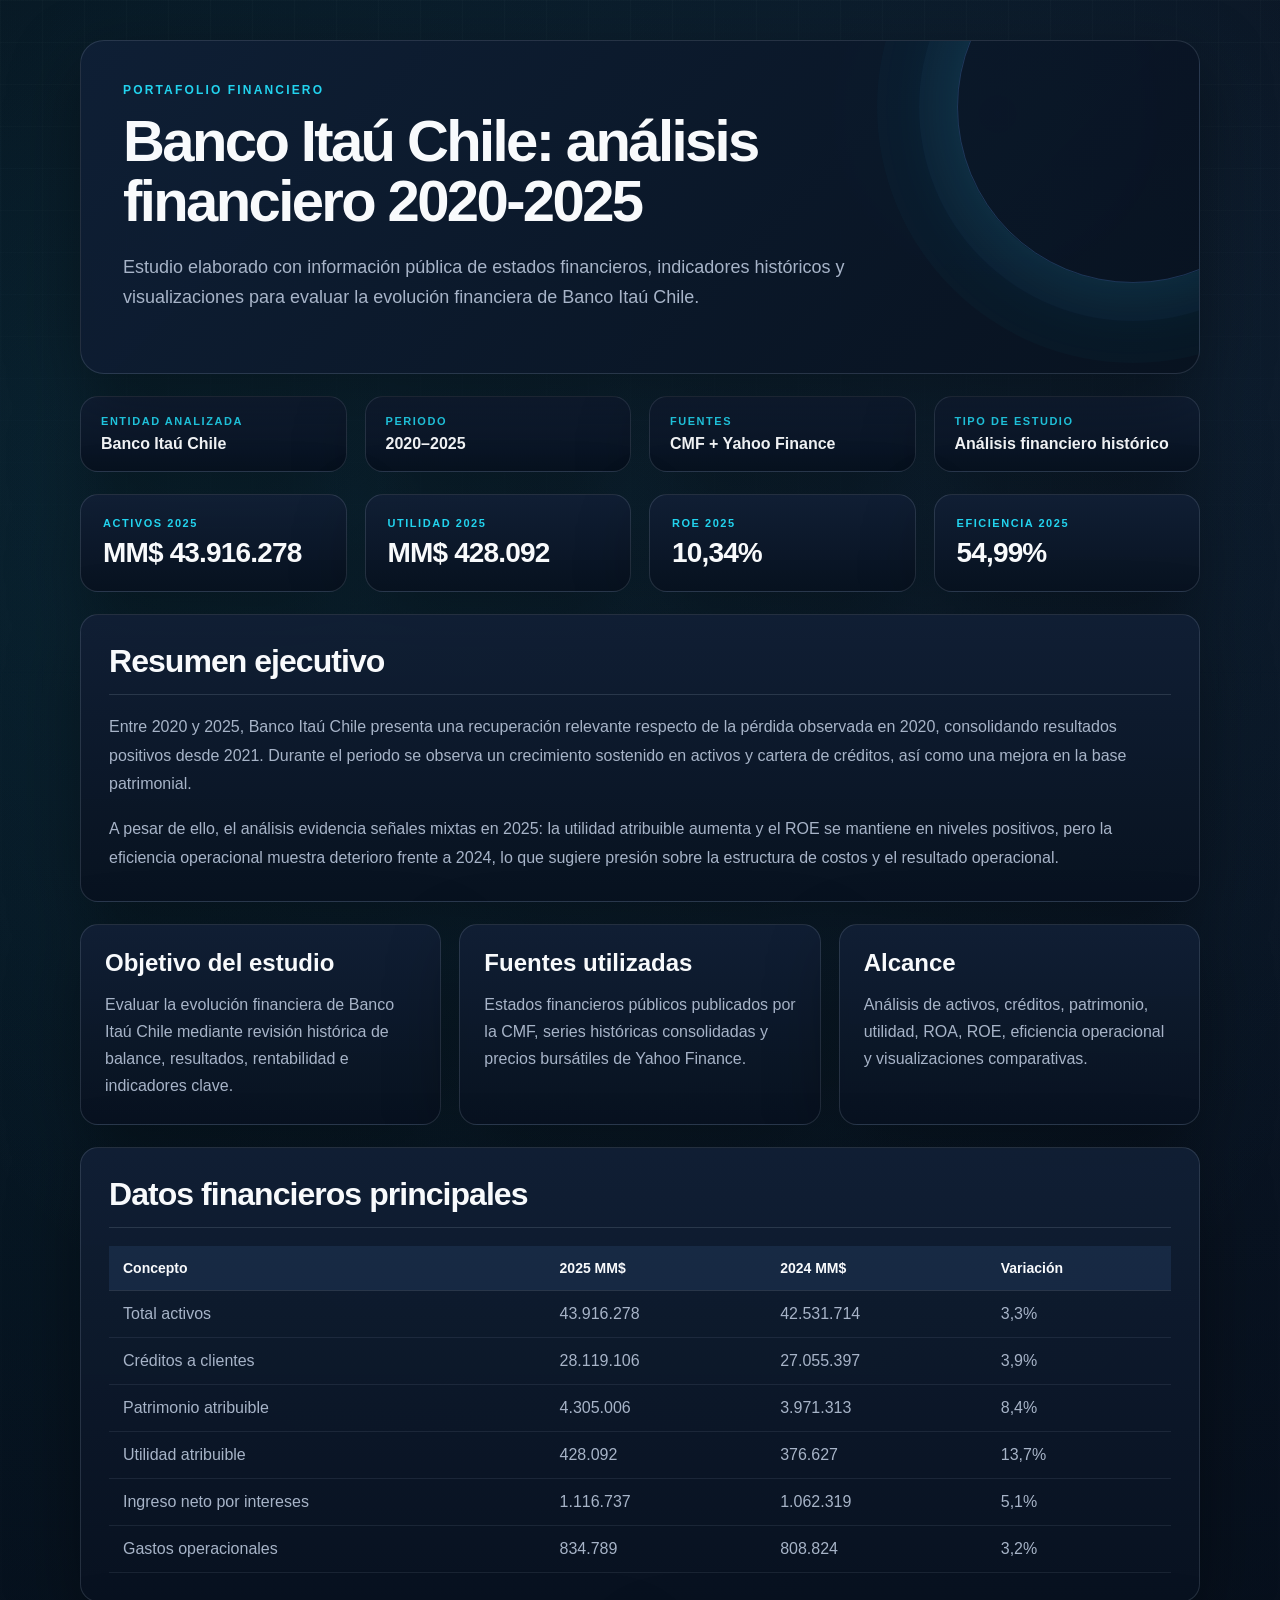
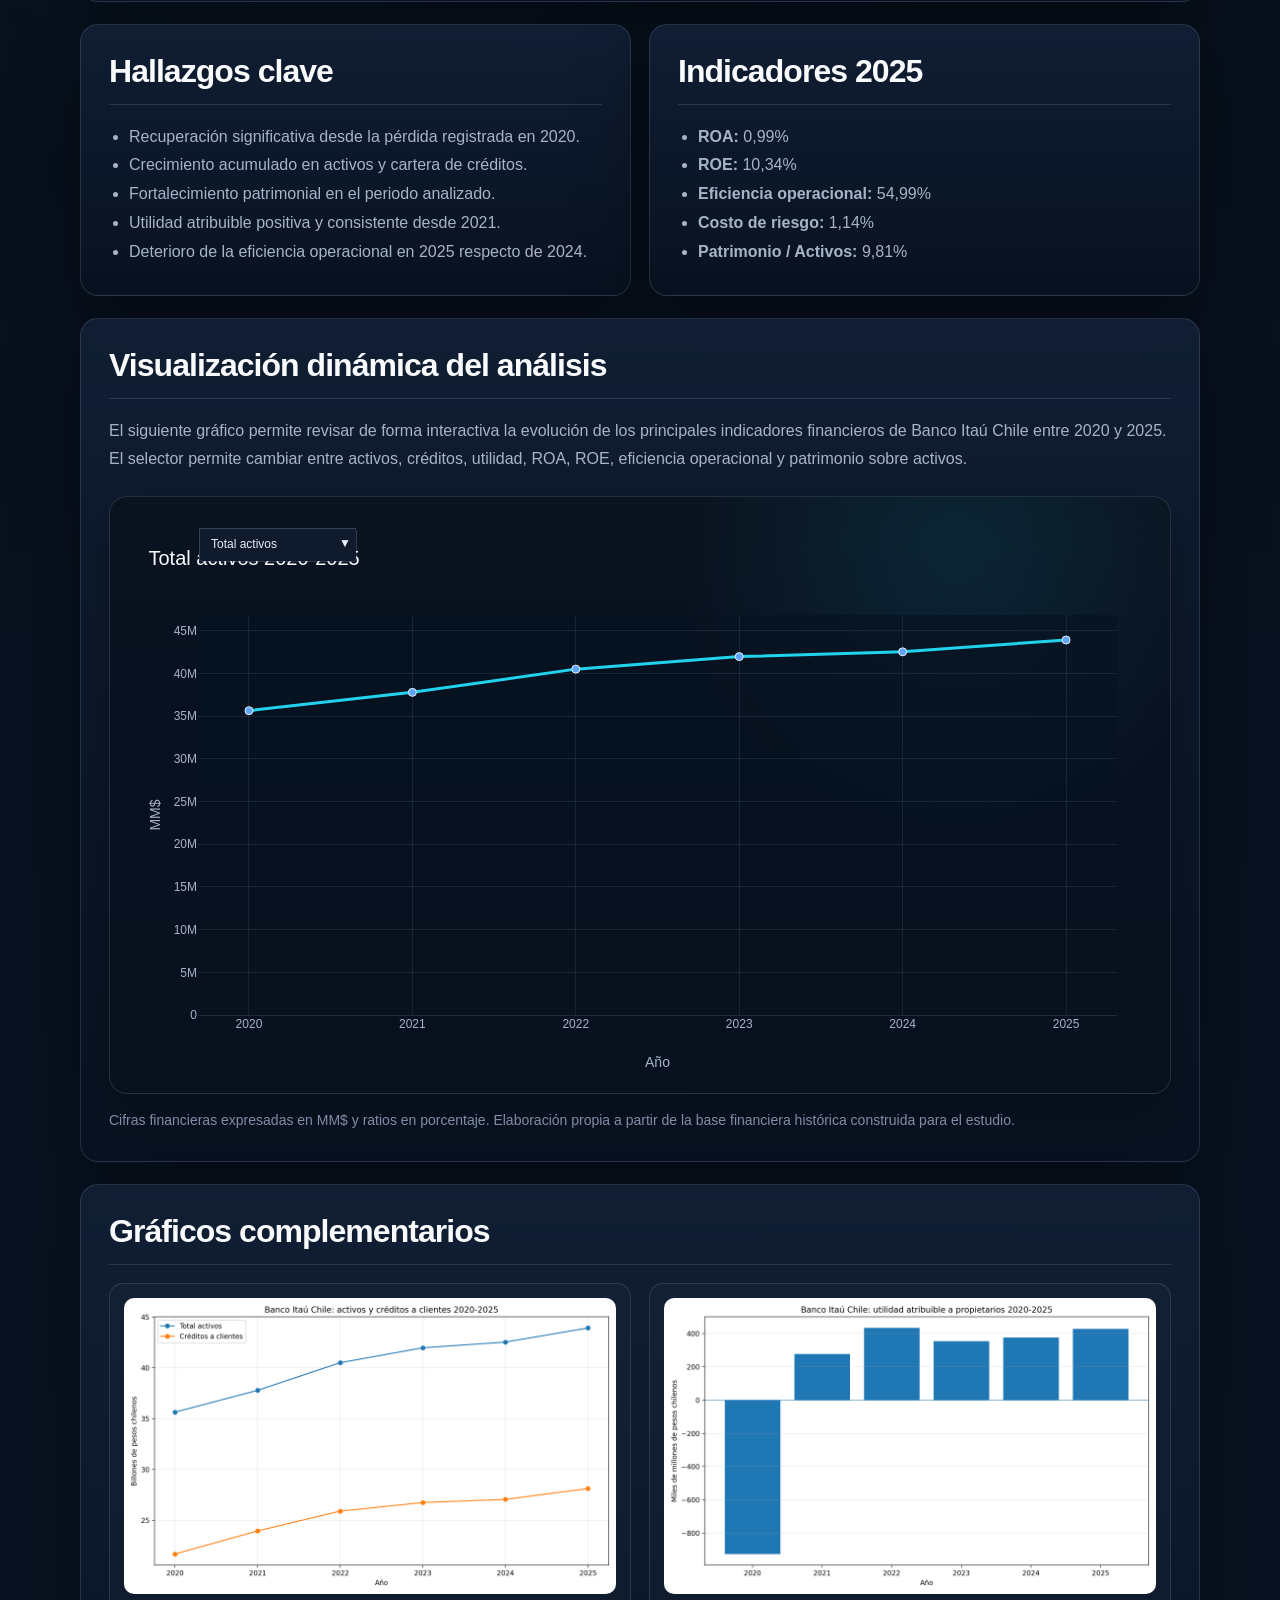
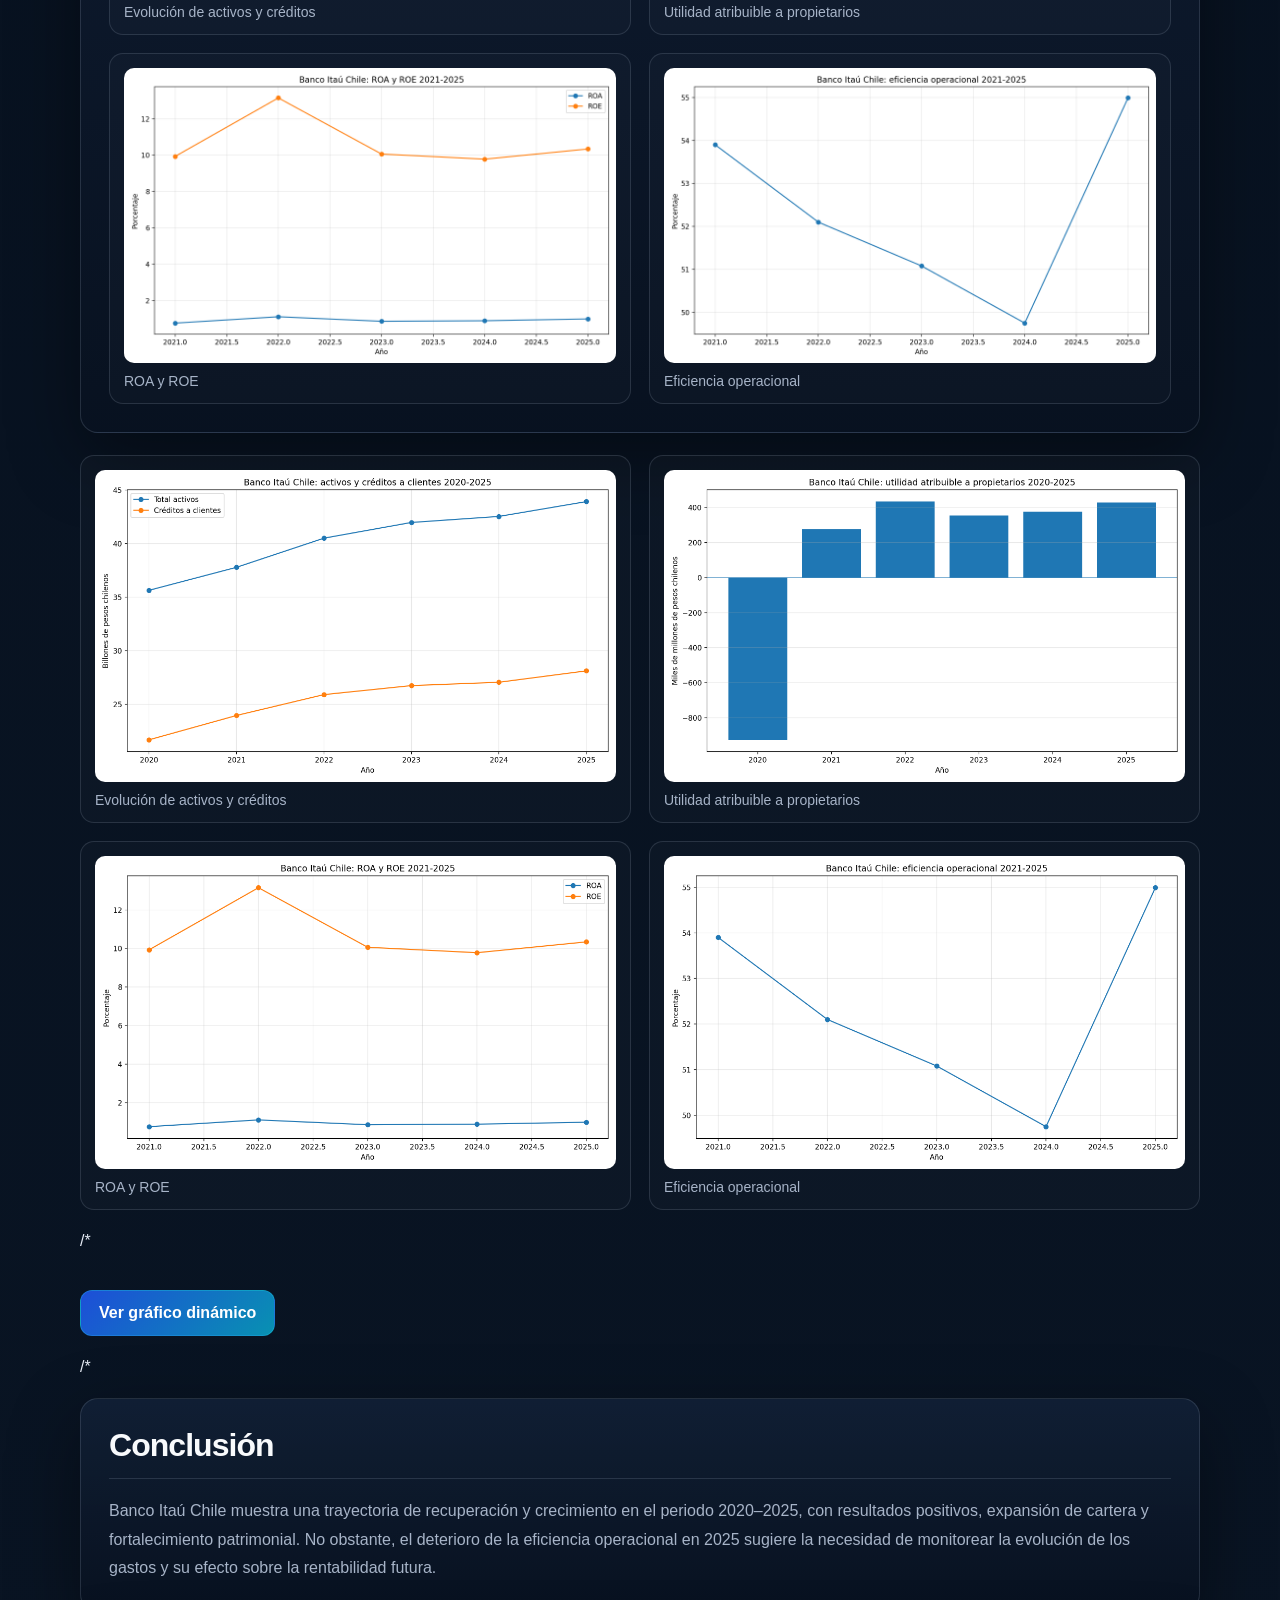
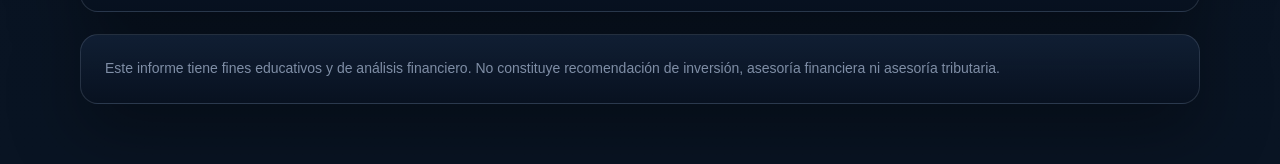
==== estudios/2026-analisis-financiero-banco-itau-chile.html @ 04764564 "Update 2026-analisis-financiero-banco-itau-chile.html ‘’ eliminando el boto que direcciona al gráfic" ====
<!DOCTYPE html>
<html lang="es">
<head>
  <meta charset="utf-8">
  <meta name="viewport" content="width=device-width, initial-scale=1">
  <title>Análisis financiero Banco Itaú Chile 2020-2025</title>
  <link rel="stylesheet" href="../report.css">
  <script src="https://cdn.plot.ly/plotly-2.35.2.min.js"></script>
</head>
<body>
  <main class="report-page">

    <header class="report-hero">
      <div class="report-hero-overlay"></div>
      <div class="report-hero-content">
        <p class="report-kicker">Portafolio financiero</p>
        <h1>Banco Itaú Chile: análisis financiero 2020-2025</h1>
        <p class="report-subtitle">
          Estudio elaborado con información pública de estados financieros,
          indicadores históricos y visualizaciones para evaluar la evolución
          financiera de Banco Itaú Chile.
        </p>
      </div>
    </header>

    <section class="report-meta">
      <div class="meta-item">
        <span class="meta-label">Entidad analizada</span>
        <strong>Banco Itaú Chile</strong>
      </div>
      <div class="meta-item">
        <span class="meta-label">Periodo</span>
        <strong>2020–2025</strong>
      </div>
      <div class="meta-item">
        <span class="meta-label">Fuentes</span>
        <strong>CMF + Yahoo Finance</strong>
      </div>
      <div class="meta-item">
        <span class="meta-label">Tipo de estudio</span>
        <strong>Análisis financiero histórico</strong>
      </div>
    </section>

    <section class="report-grid-4">
      <article class="metric-card">
        <span class="metric-label">Activos 2025</span>
        <h3>MM$ 43.916.278</h3>
      </article>
      <article class="metric-card">
        <span class="metric-label">Utilidad 2025</span>
        <h3>MM$ 428.092</h3>
      </article>
      <article class="metric-card">
        <span class="metric-label">ROE 2025</span>
        <h3>10,34%</h3>
      </article>
      <article class="metric-card">
        <span class="metric-label">Eficiencia 2025</span>
        <h3>54,99%</h3>
      </article>
    </section>

    <section class="report-section">
      <div class="section-head">
        <h2>Resumen ejecutivo</h2>
      </div>
      <div class="section-body">
        <p>
          Entre 2020 y 2025, Banco Itaú Chile presenta una recuperación
          relevante respecto de la pérdida observada en 2020, consolidando
          resultados positivos desde 2021. Durante el periodo se observa un
          crecimiento sostenido en activos y cartera de créditos, así como una
          mejora en la base patrimonial.
        </p>
        <p>
          A pesar de ello, el análisis evidencia señales mixtas en 2025: la
          utilidad atribuible aumenta y el ROE se mantiene en niveles positivos,
          pero la eficiencia operacional muestra deterioro frente a 2024, lo que
          sugiere presión sobre la estructura de costos y el resultado operacional.
        </p>
      </div>
    </section>

    <section class="report-grid-3">
      <article class="info-box">
        <h3>Objetivo del estudio</h3>
        <p>
          Evaluar la evolución financiera de Banco Itaú Chile mediante revisión
          histórica de balance, resultados, rentabilidad e indicadores clave.
        </p>
      </article>

      <article class="info-box">
        <h3>Fuentes utilizadas</h3>
        <p>
          Estados financieros públicos publicados por la CMF, series históricas
          consolidadas y precios bursátiles de Yahoo Finance.
        </p>
      </article>

      <article class="info-box">
        <h3>Alcance</h3>
        <p>
          Análisis de activos, créditos, patrimonio, utilidad, ROA, ROE,
          eficiencia operacional y visualizaciones comparativas.
        </p>
      </article>
    </section>

    <section class="report-section">
      <div class="section-head">
        <h2>Datos financieros principales</h2>
      </div>
      <div class="section-body">
        <div class="table-wrap">
          <table>
            <thead>
              <tr>
                <th>Concepto</th>
                <th>2025 MM$</th>
                <th>2024 MM$</th>
                <th>Variación</th>
              </tr>
            </thead>
            <tbody>
              <tr>
                <td>Total activos</td>
                <td>43.916.278</td>
                <td>42.531.714</td>
                <td>3,3%</td>
              </tr>
              <tr>
                <td>Créditos a clientes</td>
                <td>28.119.106</td>
                <td>27.055.397</td>
                <td>3,9%</td>
              </tr>
              <tr>
                <td>Patrimonio atribuible</td>
                <td>4.305.006</td>
                <td>3.971.313</td>
                <td>8,4%</td>
              </tr>
              <tr>
                <td>Utilidad atribuible</td>
                <td>428.092</td>
                <td>376.627</td>
                <td>13,7%</td>
              </tr>
              <tr>
                <td>Ingreso neto por intereses</td>
                <td>1.116.737</td>
                <td>1.062.319</td>
                <td>5,1%</td>
              </tr>
              <tr>
                <td>Gastos operacionales</td>
                <td>834.789</td>
                <td>808.824</td>
                <td>3,2%</td>
              </tr>
            </tbody>
          </table>
        </div>
      </div>
    </section>

    <section class="report-grid-2">
      <article class="report-section">
        <div class="section-head">
          <h2>Hallazgos clave</h2>
        </div>
        <div class="section-body">
          <ul class="report-list">
            <li>Recuperación significativa desde la pérdida registrada en 2020.</li>
            <li>Crecimiento acumulado en activos y cartera de créditos.</li>
            <li>Fortalecimiento patrimonial en el periodo analizado.</li>
            <li>Utilidad atribuible positiva y consistente desde 2021.</li>
            <li>Deterioro de la eficiencia operacional en 2025 respecto de 2024.</li>
          </ul>
        </div>
      </article>

      <article class="report-section">
        <div class="section-head">
          <h2>Indicadores 2025</h2>
        </div>
        <div class="section-body">
          <ul class="report-list">
            <li><strong>ROA:</strong> 0,99%</li>
            <li><strong>ROE:</strong> 10,34%</li>
            <li><strong>Eficiencia operacional:</strong> 54,99%</li>
            <li><strong>Costo de riesgo:</strong> 1,14%</li>
            <li><strong>Patrimonio / Activos:</strong> 9,81%</li>
          </ul>
        </div>
      </article>
    </section>

<section class="report-section">
  <div class="section-head">
    <h2>Visualización dinámica del análisis</h2>
  </div>
  <div class="section-body">
    <p>
      El siguiente gráfico permite revisar de forma interactiva la evolución de
      los principales indicadores financieros de Banco Itaú Chile entre 2020 y 2025.
      El selector permite cambiar entre activos, créditos, utilidad, ROA, ROE,
      eficiencia operacional y patrimonio sobre activos.
    </p>
    <div class="dynamic-chart-panel">
      <div id="itau-dynamic-chart"></div>
    </div>
    <p class="chart-note">
      Cifras financieras expresadas en MM$ y ratios en porcentaje. Elaboración propia
      a partir de la base financiera histórica construida para el estudio.
    </p>
  </div>
</section>
<section class="report-section">
  <div class="section-head">
    <h2>Gráficos complementarios</h2>
  </div>
  <div class="section-body image-grid">
    <figure class="chart-card">
      <img src="../graficos/itau_activos_creditos_2020_2025.png" alt="Evolución de activos y créditos">
      <figcaption>Evolución de activos y créditos</figcaption>
    </figure>
    <figure class="chart-card">
      <img src="../graficos/itau_utilidad_atribuible_2020_2025.png" alt="Utilidad atribuible">
      <figcaption>Utilidad atribuible a propietarios</figcaption>
    </figure>
    <figure class="chart-card">
      <img src="../graficos/itau_roa_roe_2021_2025.png" alt="ROA y ROE">
      <figcaption>ROA y ROE</figcaption>
    </figure>
    <figure class="chart-card">
      <img src="../graficos/itau_eficiencia_operacional_2021_2025.png" alt="Eficiencia operacional">
      <figcaption>Eficiencia operacional</figcaption>
    </figure>
  </div>
</section>
      </div>
      <div class="section-body image-grid">
        <figure class="chart-card">
          <img src="../graficos/itau_activos_creditos_2020_2025.png" alt="Evolución de activos y créditos">
          <figcaption>Evolución de activos y créditos</figcaption>
        </figure>
        <figure class="chart-card">
          <img src="../graficos/itau_utilidad_atribuible_2020_2025.png" alt="Utilidad atribuible">
          <figcaption>Utilidad atribuible a propietarios</figcaption>
        </figure>
        <figure class="chart-card">
          <img src="../graficos/itau_roa_roe_2021_2025.png" alt="ROA y ROE">
          <figcaption>ROA y ROE</figcaption>
        </figure>
        <figure class="chart-card">
          <img src="../graficos/itau_eficiencia_operacional_2021_2025.png" alt="Eficiencia operacional">
          <figcaption>Eficiencia operacional</figcaption>
        </figure>
      </div>
  /*    <div class="section-actions">
        <a class="report-button" href="../graficos/itau_chile_2020_2025_grafico_dinamico.html">
          Ver gráfico dinámico
        </a>
      </div>
    </section>
/*
    <section class="report-section">
      <div class="section-head">
        <h2>Conclusión</h2>
      </div>
      <div class="section-body">
        <p>
          Banco Itaú Chile muestra una trayectoria de recuperación y crecimiento
          en el periodo 2020–2025, con resultados positivos, expansión de
          cartera y fortalecimiento patrimonial. No obstante, el deterioro de la
          eficiencia operacional en 2025 sugiere la necesidad de monitorear la
          evolución de los gastos y su efecto sobre la rentabilidad futura.
        </p>
      </div>
    </section>

    <footer class="report-footer">
      <p>
        Este informe tiene fines educativos y de análisis financiero. No constituye
        recomendación de inversión, asesoría financiera ni asesoría tributaria.
      </p>
    </footer>

  </main>
  <script>
  const itauRows = [
    { anio: 2020, activos: 35638632, creditos: 21685269, utilidad: -925479, roa: null, roe: null, eficiencia: null, patrimonio_activos: 6.70 },
    { anio: 2021, activos: 37784282, creditos: 23955972, utilidad: 277806, roa: 0.76, roe: 9.93, eficiencia: 53.90, patrimonio_activos: 8.87 },
    { anio: 2022, activos: 40504299, creditos: 25903788, utilidad: 433744, roa: 1.11, roe: 13.15, eficiencia: 52.10, patrimonio_activos: 8.20 },
    { anio: 2023, activos: 41970270, creditos: 26744561, utilidad: 354887, roa: 0.86, roe: 10.06, eficiencia: 51.08, patrimonio_activos: 8.90 },
    { anio: 2024, activos: 42531714, creditos: 27055397, utilidad: 376627, roa: 0.89, roe: 9.78, eficiencia: 49.75, patrimonio_activos: 9.35 },
    { anio: 2025, activos: 43916278, creditos: 28119106, utilidad: 428092, roa: 0.99, roe: 10.34, eficiencia: 54.99, patrimonio_activos: 9.81 }
  ];
  const years = itauRows.map(row => String(row.anio));
  const metrics = {
    activos: {
      label: "Total activos",
      y: itauRows.map(row => row.activos),
      title: "Total activos 2020-2025",
      yaxis: "MM$",
      hover: "Año: %{x}<br>Total activos: %{y:,.0f} MM$<extra></extra>"
    },
    creditos: {
      label: "Créditos a clientes",
      y: itauRows.map(row => row.creditos),
      title: "Créditos a clientes 2020-2025",
      yaxis: "MM$",
      hover: "Año: %{x}<br>Créditos: %{y:,.0f} MM$<extra></extra>"
    },
    utilidad: {
      label: "Utilidad atribuible",
      y: itauRows.map(row => row.utilidad),
      title: "Utilidad atribuible 2020-2025",
      yaxis: "MM$",
      hover: "Año: %{x}<br>Utilidad: %{y:,.0f} MM$<extra></extra>"
    },
    roa: {
      label: "ROA",
      y: itauRows.map(row => row.roa),
      title: "ROA 2021-2025",
      yaxis: "%",
      hover: "Año: %{x}<br>ROA: %{y:.2f}%<extra></extra>"
    },
    roe: {
      label: "ROE",
      y: itauRows.map(row => row.roe),
      title: "ROE 2021-2025",
      yaxis: "%",
      hover: "Año: %{x}<br>ROE: %{y:.2f}%<extra></extra>"
    },
    eficiencia: {
      label: "Eficiencia operacional",
      y: itauRows.map(row => row.eficiencia),
      title: "Eficiencia operacional 2021-2025",
      yaxis: "%",
      hover: "Año: %{x}<br>Eficiencia: %{y:.2f}%<extra></extra>"
    },
    patrimonio_activos: {
      label: "Patrimonio / activos",
      y: itauRows.map(row => row.patrimonio_activos),
      title: "Patrimonio total sobre activos 2020-2025",
      yaxis: "%",
      hover: "Año: %{x}<br>Patrimonio / activos: %{y:.2f}%<extra></extra>"
    }
  };
  function buildTrace(metricKey) {
    const metric = metrics[metricKey];
    return {
      x: years,
      y: metric.y,
      type: "scatter",
      mode: "lines+markers",
      name: metric.label,
      line: {
        width: 3,
        color: "#22d3ee"
      },
      marker: {
        size: 8,
        color: "#60a5fa",
        line: {
          width: 1,
          color: "#e8eef8"
        }
      },
      connectgaps: false,
      hovertemplate: metric.hover
    };
  }
  const initialMetric = "activos";
  const layout = {
    title: {
      text: metrics[initialMetric].title,
      font: {
        color: "#f8fafc",
        size: 20
      },
      x: 0.02,
      xanchor: "left"
    },
    paper_bgcolor: "rgba(0,0,0,0)",
    plot_bgcolor: "rgba(8,18,32,0.72)",
    font: {
      color: "#a7b4c8",
      family: "Arial, Helvetica, sans-serif"
    },
    margin: {
      l: 70,
      r: 35,
      t: 95,
      b: 60
    },
    xaxis: {
      title: "Año",
      type: "category",
      gridcolor: "rgba(148,163,184,0.12)",
      zerolinecolor: "rgba(148,163,184,0.18)"
    },
    yaxis: {
      title: metrics[initialMetric].yaxis,
      rangemode: "tozero",
      gridcolor: "rgba(148,163,184,0.12)",
      zerolinecolor: "rgba(148,163,184,0.18)"
    },
    hovermode: "x unified",
    updatemenus: [
      {
        buttons: Object.keys(metrics).map(key => ({
          label: metrics[key].label,
          method: "update",
          args: [
            {
              y: [metrics[key].y],
              name: metrics[key].label,
              hovertemplate: metrics[key].hover
            },
            {
              title: {
                text: metrics[key].title,
                font: {
                  color: "#f8fafc",
                  size: 20
                },
                x: 0.02,
                xanchor: "left"
              },
              yaxis: {
                title: metrics[key].yaxis,
                rangemode: "tozero",
                gridcolor: "rgba(148,163,184,0.12)",
                zerolinecolor: "rgba(148,163,184,0.18)"
              }
            }
          ]
        })),
        direction: "down",
        showactive: true,
        x: 0,
        xanchor: "left",
        y: 1.22,
        yanchor: "top",
        bgcolor: "#0f1b2d",
        bordercolor: "rgba(148,163,184,0.28)",
        font: {
          color: "#e8eef8"
        }
      }
    ]
  };
  const config = {
    responsive: true,
    displaylogo: false
  };
  Plotly.newPlot(
    "itau-dynamic-chart",
    [buildTrace(initialMetric)],
    layout,
    config
  );
</script>
</body>
</html>
---- report.css ----
:root {
  --bg: #07111f;
  --bg-2: #0b1728;
  --panel: rgba(15, 27, 45, 0.96);
  --panel-2: rgba(12, 22, 38, 0.96);
  --panel-3: rgba(10, 18, 32, 0.96);
  --border: rgba(148, 163, 184, 0.20);
  --border-strong: rgba(34, 211, 238, 0.28);
  --text: #e8eef8;
  --title: #f8fafc;
  --muted: #a7b4c8;
  --muted-2: #7f8ea6;
  --accent: #60a5fa;
  --accent-2: #22d3ee;
  --shadow: 0 24px 70px rgba(0, 0, 0, 0.38);
  --radius-xl: 24px;
  --radius-lg: 18px;
  --radius-md: 14px;
}

* {
  box-sizing: border-box;
}

body {
  margin: 0;
  font-family: Arial, Helvetica, sans-serif;
  color: var(--text);
  background:
    radial-gradient(circle at 15% 10%, rgba(34, 211, 238, 0.10), transparent 28%),
    radial-gradient(circle at 85% 5%, rgba(96, 165, 250, 0.10), transparent 30%),
    linear-gradient(180deg, #040a13 0%, #07111f 45%, #091423 100%);
}

body::before {
  content: "";
  position: fixed;
  inset: 0;
  pointer-events: none;
  background-image:
    linear-gradient(rgba(148, 163, 184, 0.03) 1px, transparent 1px),
    linear-gradient(90deg, rgba(148, 163, 184, 0.03) 1px, transparent 1px);
  background-size: 42px 42px;
  mask-image: linear-gradient(to bottom, black, transparent 82%);
}

.report-page {
  position: relative;
  z-index: 1;
  width: min(1120px, calc(100% - 40px));
  margin: 0 auto;
  padding: 40px 0 60px;
  display: grid;
  gap: 22px;
}

.report-hero {
  position: relative;
  overflow: hidden;
  min-height: 260px;
  border: 1px solid var(--border);
  border-radius: var(--radius-xl);
  background:
    linear-gradient(135deg, rgba(15, 31, 54, 0.96), rgba(8, 18, 32, 0.97)),
    radial-gradient(circle at 82% 22%, rgba(34, 211, 238, 0.18), transparent 26%);
  box-shadow: var(--shadow);
}

.report-hero::after {
  content: "";
  position: absolute;
  right: -110px;
  top: -110px;
  width: 350px;
  height: 350px;
  border-radius: 50%;
  border: 1px solid rgba(96, 165, 250, 0.24);
  box-shadow:
    0 0 0 38px rgba(96, 165, 250, 0.035),
    0 0 0 80px rgba(34, 211, 238, 0.025),
    0 0 80px rgba(34, 211, 238, 0.16);
}

.report-hero-content {
  position: relative;
  z-index: 1;
  padding: 42px;
}

.report-kicker {
  margin: 0 0 14px;
  color: var(--accent-2);
  font-size: 12px;
  font-weight: 800;
  letter-spacing: 0.18em;
  text-transform: uppercase;
}

.report-hero h1 {
  margin: 0;
  max-width: 820px;
  color: var(--title);
  font-size: clamp(34px, 5vw, 58px);
  line-height: 1.04;
  letter-spacing: -0.045em;
}

.report-subtitle {
  margin-top: 20px;
  max-width: 760px;
  color: var(--muted);
  font-size: 18px;
  line-height: 1.7;
}

.report-meta,
.report-grid-4,
.report-grid-3,
.report-grid-2 {
  display: grid;
  gap: 18px;
}

.report-meta {
  grid-template-columns: repeat(4, 1fr);
}

.report-grid-4 {
  grid-template-columns: repeat(4, 1fr);
}

.report-grid-3 {
  grid-template-columns: repeat(3, 1fr);
}

.report-grid-2 {
  grid-template-columns: repeat(2, 1fr);
}

.meta-item,
.metric-card,
.info-box,
.report-section,
.report-footer {
  border: 1px solid var(--border);
  border-radius: var(--radius-lg);
  background:
    linear-gradient(180deg, rgba(17, 31, 53, 0.94), rgba(8, 18, 32, 0.97));
  box-shadow: var(--shadow);
}

.meta-item {
  padding: 18px 20px;
}

.meta-label,
.metric-label {
  display: block;
  margin-bottom: 8px;
  color: var(--accent-2);
  font-size: 11px;
  font-weight: 800;
  letter-spacing: 0.14em;
  text-transform: uppercase;
}

.meta-item strong {
  color: var(--title);
  font-size: 16px;
}

.metric-card {
  padding: 22px;
}

.metric-card h3 {
  margin: 0;
  color: var(--title);
  font-size: 28px;
  letter-spacing: -0.03em;
}

.info-box {
  padding: 24px;
}

.info-box h3 {
  margin: 0 0 14px;
  color: var(--title);
  font-size: 24px;
}

.info-box p {
  margin: 0;
  color: var(--muted);
  line-height: 1.7;
}

.report-section {
  padding: 28px;
}

.section-head {
  margin-bottom: 18px;
  padding-bottom: 14px;
  border-bottom: 1px solid var(--border);
}

.section-head h2 {
  margin: 0;
  color: var(--title);
  font-size: 32px;
  letter-spacing: -0.03em;
}

.section-body p {
  margin: 0 0 16px;
  color: var(--muted);
  line-height: 1.8;
}

.section-body p:last-child {
  margin-bottom: 0;
}

.report-list {
  margin: 0;
  padding-left: 20px;
  color: var(--muted);
  line-height: 1.8;
}

.table-wrap {
  overflow-x: auto;
}

table {
  width: 100%;
  border-collapse: collapse;
  min-width: 720px;
}

thead th {
  text-align: left;
  padding: 14px 14px;
  background: rgba(96, 165, 250, 0.10);
  color: var(--title);
  border-bottom: 1px solid var(--border);
  font-size: 14px;
}

tbody td {
  padding: 14px;
  color: var(--muted);
  border-bottom: 1px solid rgba(148, 163, 184, 0.12);
}

tbody tr:hover {
  background: rgba(255, 255, 255, 0.02);
}

.image-grid {
  display: grid;
  grid-template-columns: repeat(2, 1fr);
  gap: 18px;
}

.chart-card {
  margin: 0;
  padding: 14px;
  border: 1px solid var(--border);
  border-radius: var(--radius-md);
  background: rgba(255, 255, 255, 0.02);
}

.chart-card img {
  display: block;
  width: 100%;
  border-radius: 10px;
}

.chart-card figcaption {
  margin-top: 10px;
  color: var(--muted);
  font-size: 14px;
}

.section-actions {
  margin-top: 18px;
}

.report-button {
  display: inline-flex;
  align-items: center;
  justify-content: center;
  min-height: 46px;
  padding: 0 18px;
  border-radius: 12px;
  border: 1px solid var(--border-strong);
  color: #fff;
  text-decoration: none;
  font-weight: 800;
  background: linear-gradient(135deg, #1d4ed8, #0891b2);
}

.report-footer {
  padding: 22px 24px;
}

.report-footer p {
  margin: 0;
  color: var(--muted-2);
  line-height: 1.7;
  font-size: 14px;
}

@media (max-width: 980px) {
  .report-meta,
  .report-grid-4,
  .report-grid-3,
  .report-grid-2,
  .image-grid {
    grid-template-columns: 1fr;
  }
}

@media (max-width: 640px) {
  .report-page {
    width: min(100% - 24px, 1120px);
    padding: 24px 0 40px;
  }

  .report-hero-content,
  .report-section,
  .info-box,
  .metric-card,
  .meta-item,
  .report-footer {
    padding: 22px;
  }

  .report-hero h1 {
    font-size: 34px;
  }

  .section-head h2 {
    font-size: 26px;
  }
}
.dynamic-chart-panel {
  margin-top: 22px;
  padding: 18px;
  border: 1px solid rgba(148, 163, 184, 0.20);
  border-radius: 18px;
  background:
    radial-gradient(circle at 80% 10%, rgba(34, 211, 238, 0.10), transparent 28%),
    linear-gradient(180deg, rgba(10, 18, 32, 0.96), rgba(6, 17, 31, 0.98));
  box-shadow: 0 18px 46px rgba(0, 0, 0, 0.28);
}

#itau-dynamic-chart {
  width: 100%;
  height: 560px;
}

.chart-note {
  margin-top: 14px !important;
  color: var(--muted-2) !important;
  font-size: 14px;
}
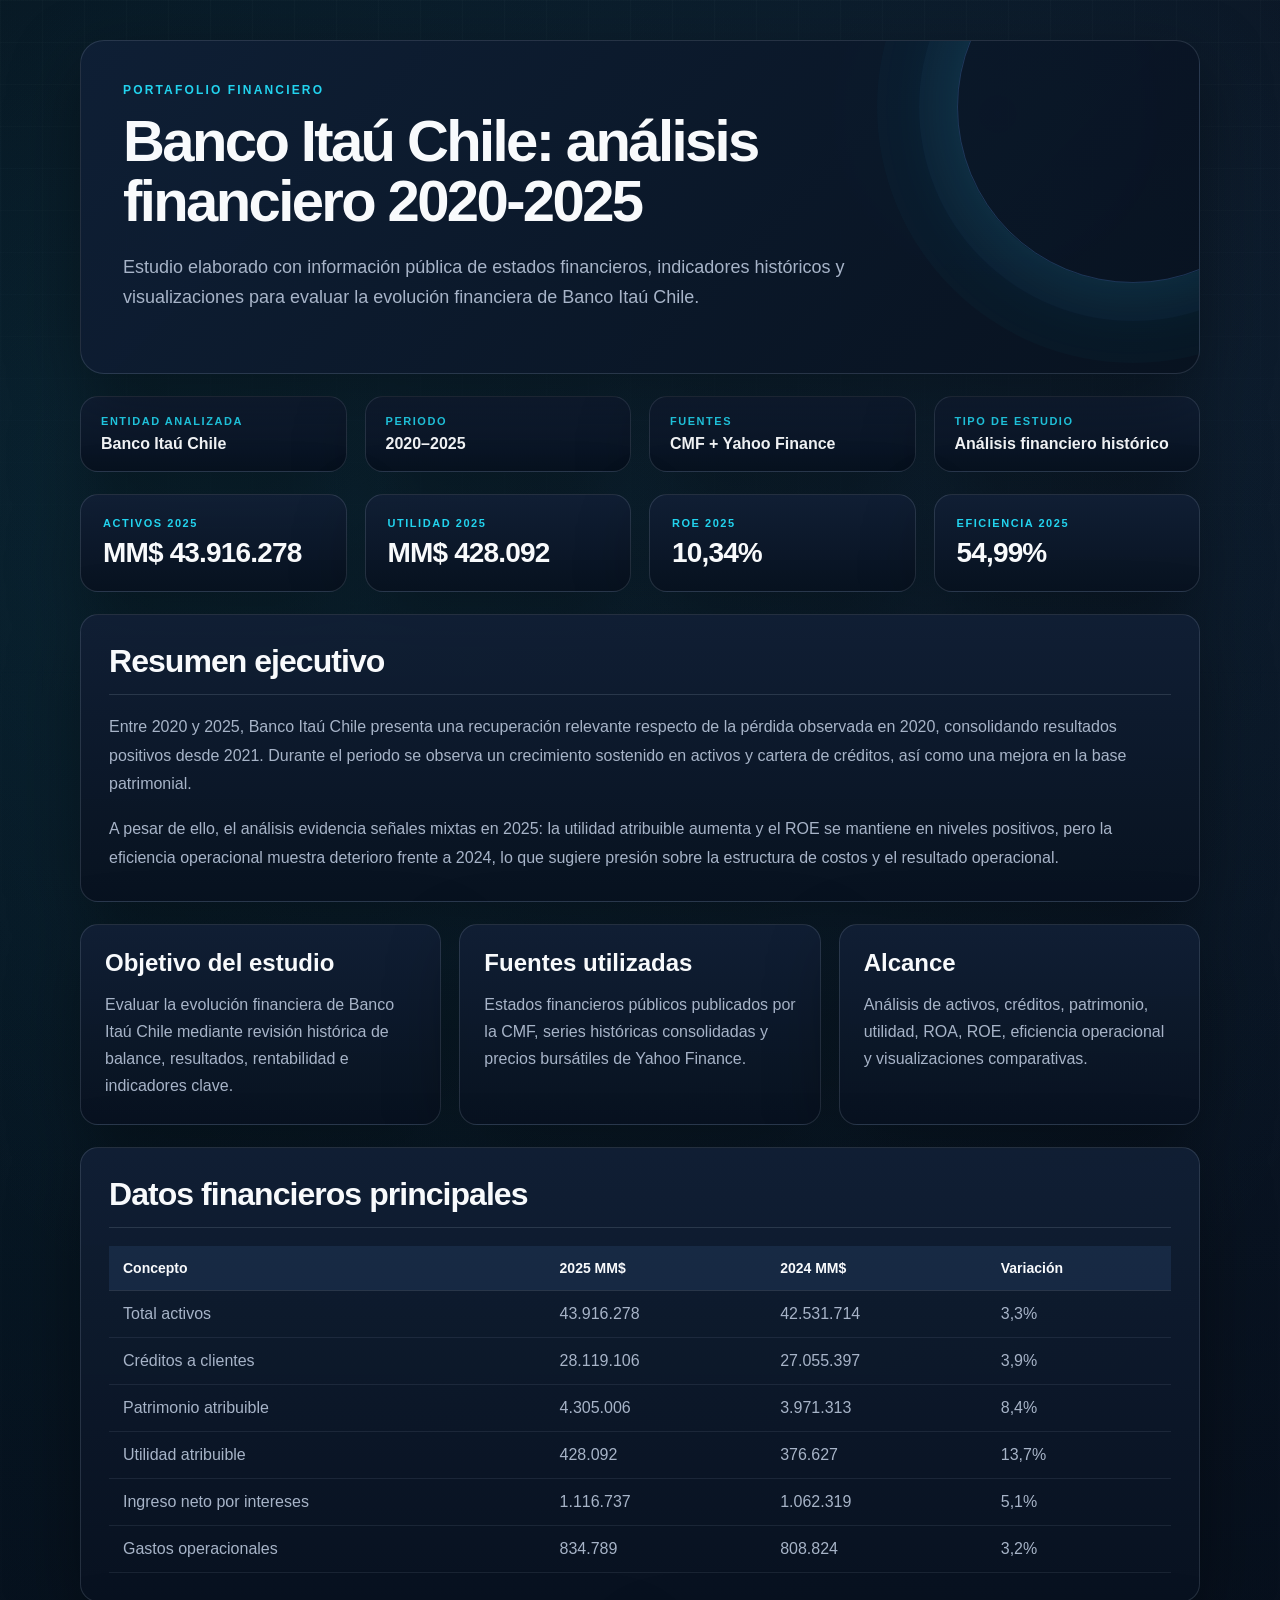
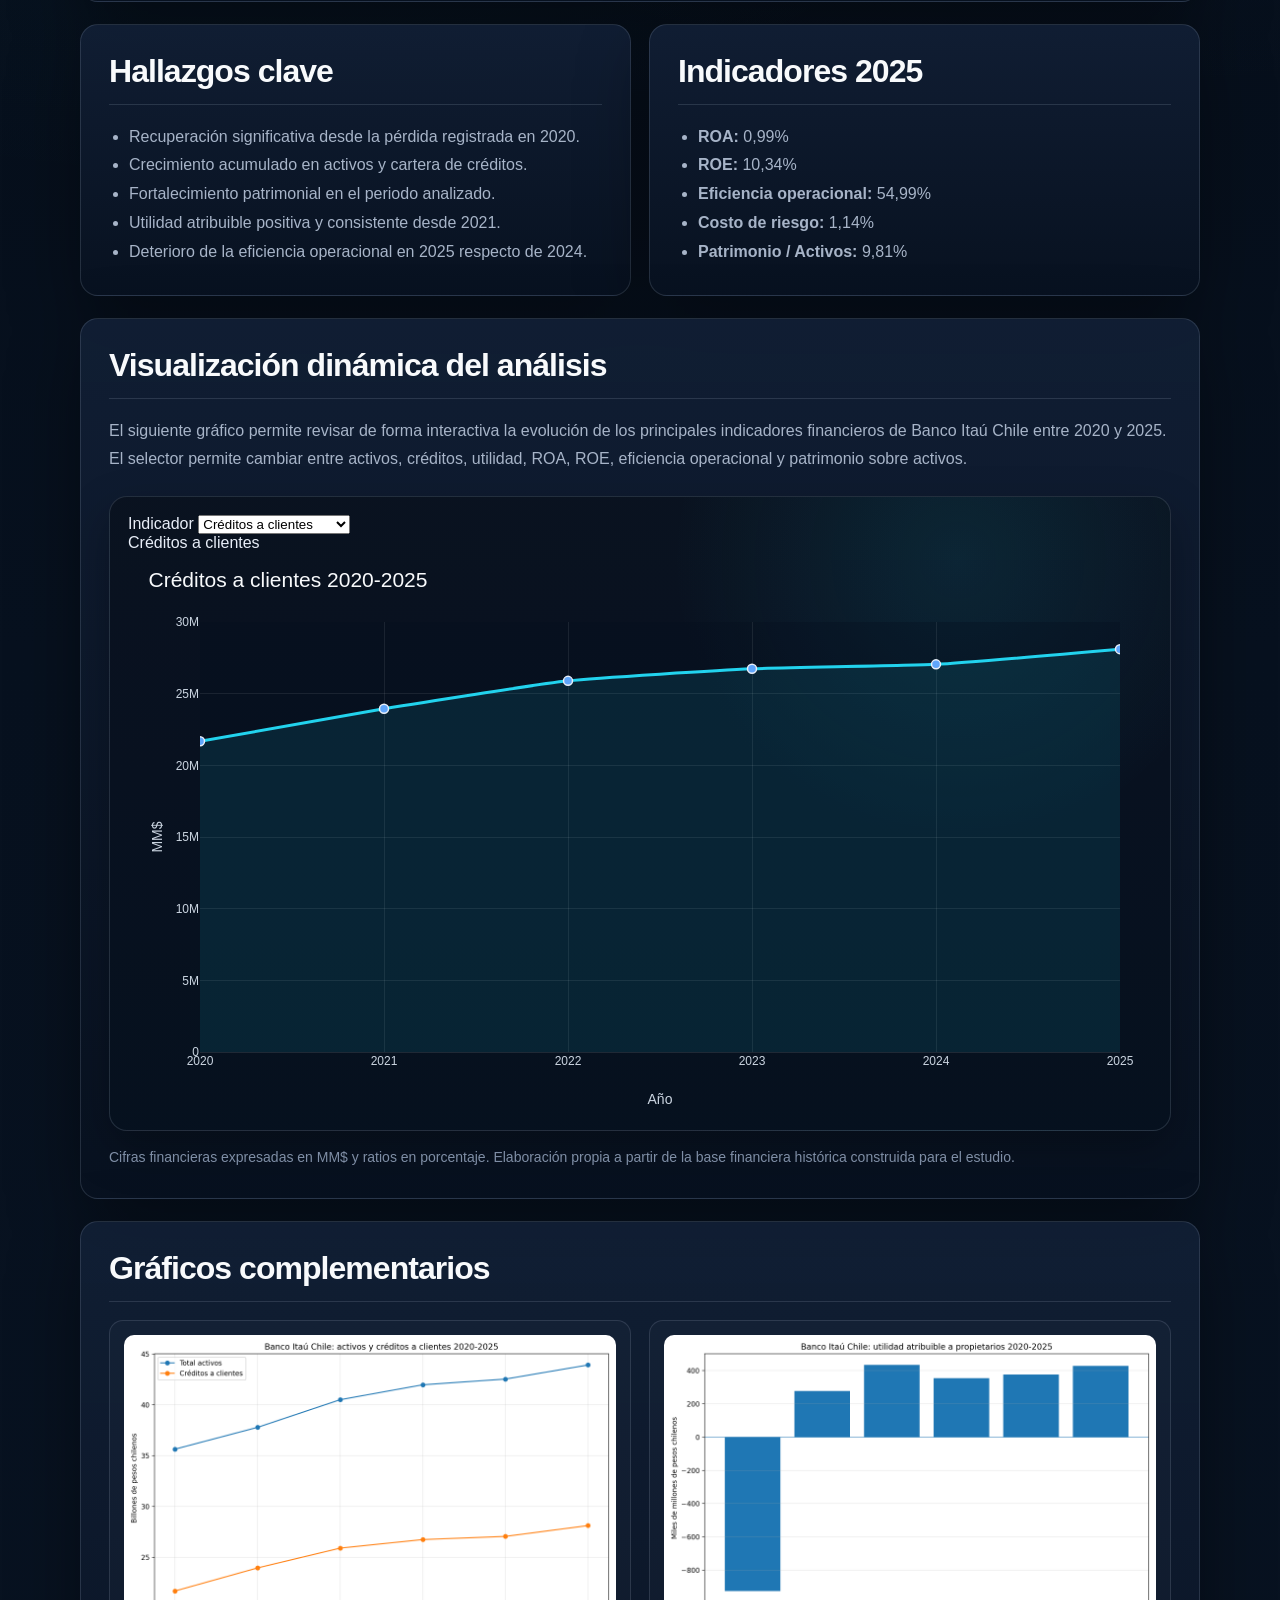
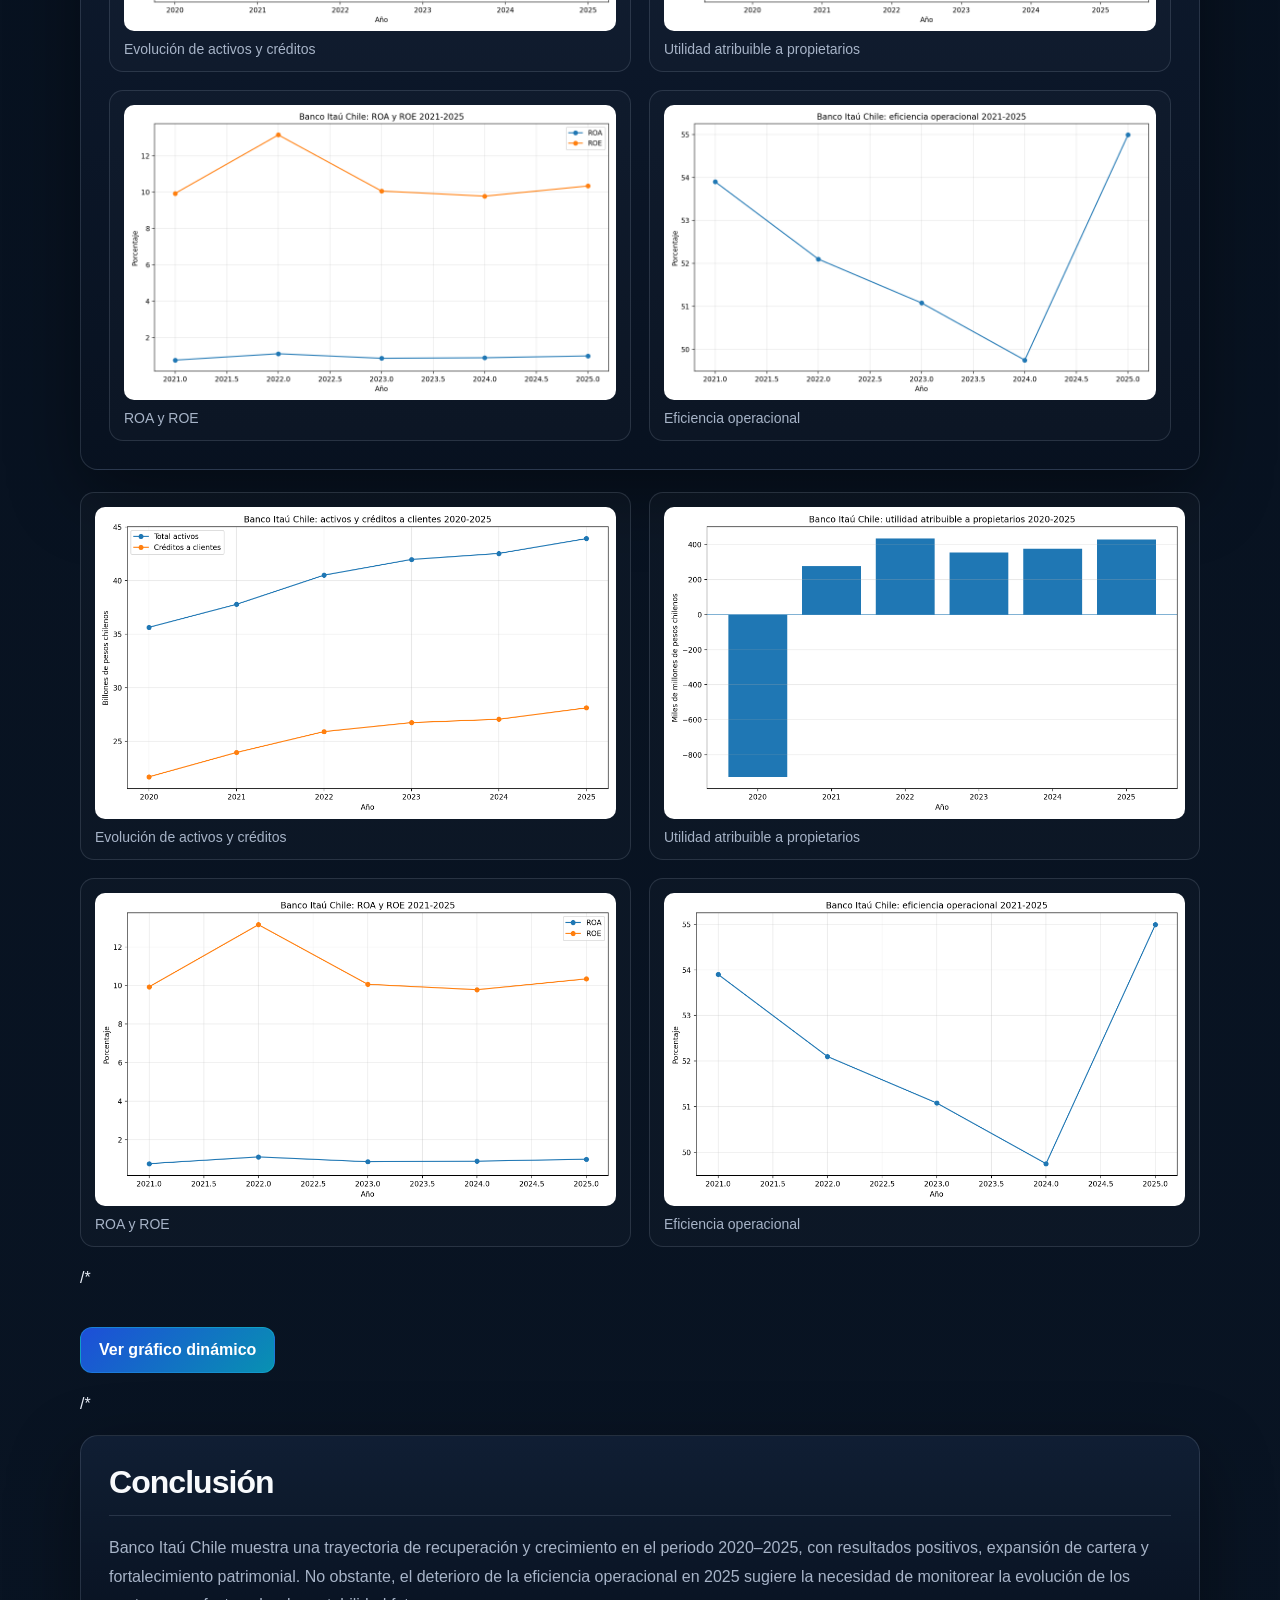
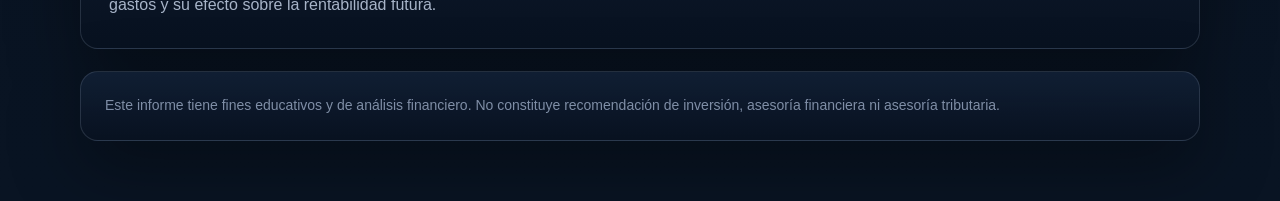
==== commit 339d2cdd: "Update 2026-analisis-financiero-banco-itau-chile.html Mejoro gráfico dinámico con filtro estilo glas" ====
--- a/estudios/2026-analisis-financiero-banco-itau-chile.html
+++ b/estudios/2026-analisis-financiero-banco-itau-chile.html
@@ -209,9 +209,30 @@
       El selector permite cambiar entre activos, créditos, utilidad, ROA, ROE,
       eficiencia operacional y patrimonio sobre activos.
     </p>
-    <div class="dynamic-chart-panel">
-      <div id="itau-dynamic-chart"></div>
+
+    <div class="dynamic-chart-panel liquid-glass-panel">
+  <div class="chart-toolbar">
+    <div class="chart-toolbar-left">
+      <label for="metric-select" class="chart-label">Indicador</label>
+      <select id="metric-select" class="glass-select">
+        <option value="activos">Total activos</option>
+        <option value="creditos" selected>Créditos a clientes</option>
+        <option value="utilidad">Utilidad atribuible</option>
+        <option value="roa">ROA</option>
+        <option value="roe">ROE</option>
+        <option value="eficiencia">Eficiencia operacional</option>
+        <option value="patrimonio_activos">Patrimonio / activos</option>
+      </select>
     </div>
+
+    <div class="chart-toolbar-right">
+      <span id="chart-title-pill" class="chart-pill">Créditos a clientes</span>
+    </div>
+  </div>
+
+  <div id="itau-dynamic-chart"></div>
+</div>
+    
     <p class="chart-note">
       Cifras financieras expresadas en MM$ y ratios en porcentaje. Elaboración propia
       a partir de la base financiera histórica construida para el estudio.
@@ -290,7 +311,7 @@
     </footer>
 
   </main>
-  <script>
+ <script>
   const itauRows = [
     { anio: 2020, activos: 35638632, creditos: 21685269, utilidad: -925479, roa: null, roe: null, eficiencia: null, patrimonio_activos: 6.70 },
     { anio: 2021, activos: 37784282, creditos: 23955972, utilidad: 277806, roa: 0.76, roe: 9.93, eficiencia: 53.90, patrimonio_activos: 8.87 },
@@ -299,7 +320,9 @@
     { anio: 2024, activos: 42531714, creditos: 27055397, utilidad: 376627, roa: 0.89, roe: 9.78, eficiencia: 49.75, patrimonio_activos: 9.35 },
     { anio: 2025, activos: 43916278, creditos: 28119106, utilidad: 428092, roa: 0.99, roe: 10.34, eficiencia: 54.99, patrimonio_activos: 9.81 }
   ];
+
   const years = itauRows.map(row => String(row.anio));
+
   const metrics = {
     activos: {
       label: "Total activos",
@@ -346,13 +369,37 @@
     patrimonio_activos: {
       label: "Patrimonio / activos",
       y: itauRows.map(row => row.patrimonio_activos),
-      title: "Patrimonio total sobre activos 2020-2025",
+      title: "Patrimonio sobre activos 2020-2025",
       yaxis: "%",
       hover: "Año: %{x}<br>Patrimonio / activos: %{y:.2f}%<extra></extra>"
     }
   };
+
+  function axisConfig(unit) {
+    if (unit === "%") {
+      return {
+        title: unit,
+        rangemode: "tozero",
+        gridcolor: "rgba(255,255,255,0.08)",
+        zerolinecolor: "rgba(255,255,255,0.10)",
+        tickfont: { color: "#cbd5e1" },
+        titlefont: { color: "#cbd5e1" }
+      };
+    }
+
+    return {
+      title: unit,
+      rangemode: "tozero",
+      gridcolor: "rgba(255,255,255,0.08)",
+      zerolinecolor: "rgba(255,255,255,0.10)",
+      tickfont: { color: "#cbd5e1" },
+      titlefont: { color: "#cbd5e1" }
+    };
+  }
+
   function buildTrace(metricKey) {
     const metric = metrics[metricKey];
+
     return {
       x: years,
       y: metric.y,
@@ -361,110 +408,99 @@
       name: metric.label,
       line: {
         width: 3,
-        color: "#22d3ee"
+        color: "#22d3ee",
+        shape: "spline",
+        smoothing: 0.45
       },
       marker: {
-        size: 8,
+        size: 9,
         color: "#60a5fa",
         line: {
-          width: 1,
+          width: 1.5,
           color: "#e8eef8"
         }
       },
+      fill: "tozeroy",
+      fillcolor: "rgba(34, 211, 238, 0.10)",
       connectgaps: false,
       hovertemplate: metric.hover
     };
   }
-  const initialMetric = "activos";
-  const layout = {
-    title: {
-      text: metrics[initialMetric].title,
+
+  function renderChart(metricKey) {
+    const metric = metrics[metricKey];
+
+    const layout = {
+      title: {
+        text: metric.title,
+        font: {
+          color: "#f8fafc",
+          size: 21
+        },
+        x: 0.02,
+        xanchor: "left"
+      },
+      paper_bgcolor: "rgba(0,0,0,0)",
+      plot_bgcolor: "rgba(5, 15, 30, 0.32)",
       font: {
-        color: "#f8fafc",
-        size: 20
+        color: "#cbd5e1",
+        family: "Arial, Helvetica, sans-serif"
       },
-      x: 0.02,
-      xanchor: "left"
-    },
-    paper_bgcolor: "rgba(0,0,0,0)",
-    plot_bgcolor: "rgba(8,18,32,0.72)",
-    font: {
-      color: "#a7b4c8",
-      family: "Arial, Helvetica, sans-serif"
-    },
-    margin: {
-      l: 70,
-      r: 35,
-      t: 95,
-      b: 60
-    },
-    xaxis: {
-      title: "Año",
-      type: "category",
-      gridcolor: "rgba(148,163,184,0.12)",
-      zerolinecolor: "rgba(148,163,184,0.18)"
-    },
-    yaxis: {
-      title: metrics[initialMetric].yaxis,
-      rangemode: "tozero",
-      gridcolor: "rgba(148,163,184,0.12)",
-      zerolinecolor: "rgba(148,163,184,0.18)"
-    },
-    hovermode: "x unified",
-    updatemenus: [
-      {
-        buttons: Object.keys(metrics).map(key => ({
-          label: metrics[key].label,
-          method: "update",
-          args: [
-            {
-              y: [metrics[key].y],
-              name: metrics[key].label,
-              hovertemplate: metrics[key].hover
-            },
-            {
-              title: {
-                text: metrics[key].title,
-                font: {
-                  color: "#f8fafc",
-                  size: 20
-                },
-                x: 0.02,
-                xanchor: "left"
-              },
-              yaxis: {
-                title: metrics[key].yaxis,
-                rangemode: "tozero",
-                gridcolor: "rgba(148,163,184,0.12)",
-                zerolinecolor: "rgba(148,163,184,0.18)"
-              }
-            }
-          ]
-        })),
-        direction: "down",
-        showactive: true,
-        x: 0,
-        xanchor: "left",
-        y: 1.22,
-        yanchor: "top",
-        bgcolor: "#0f1b2d",
-        bordercolor: "rgba(148,163,184,0.28)",
+      margin: {
+        l: 72,
+        r: 32,
+        t: 70,
+        b: 60
+      },
+      xaxis: {
+        title: "Año",
+        type: "category",
+        gridcolor: "rgba(255,255,255,0.08)",
+        zerolinecolor: "rgba(255,255,255,0.10)",
+        tickfont: { color: "#cbd5e1" },
+        titlefont: { color: "#cbd5e1" }
+      },
+      yaxis: axisConfig(metric.yaxis),
+      hovermode: "x unified",
+      hoverlabel: {
+        bgcolor: "rgba(15, 23, 42, 0.92)",
+        bordercolor: "rgba(34, 211, 238, 0.35)",
         font: {
-          color: "#e8eef8"
+          color: "#f8fafc"
         }
       }
-    ]
-  };
-  const config = {
-    responsive: true,
-    displaylogo: false
-  };
-  Plotly.newPlot(
-    "itau-dynamic-chart",
-    [buildTrace(initialMetric)],
-    layout,
-    config
-  );
+    };
+
+    const config = {
+      responsive: true,
+      displaylogo: false,
+      modeBarButtonsToRemove: [
+        "select2d",
+        "lasso2d",
+        "autoScale2d"
+      ]
+    };
+
+    Plotly.newPlot(
+      "itau-dynamic-chart",
+      [buildTrace(metricKey)],
+      layout,
+      config
+    );
+
+    const pill = document.getElementById("chart-title-pill");
+    if (pill) {
+      pill.textContent = metric.label;
+    }
+  }
+
+  const select = document.getElementById("metric-select");
+
+  select.addEventListener("change", function () {
+    renderChart(this.value);
+  });
+
+  renderChart("creditos");
 </script>
 </body>
 </html>
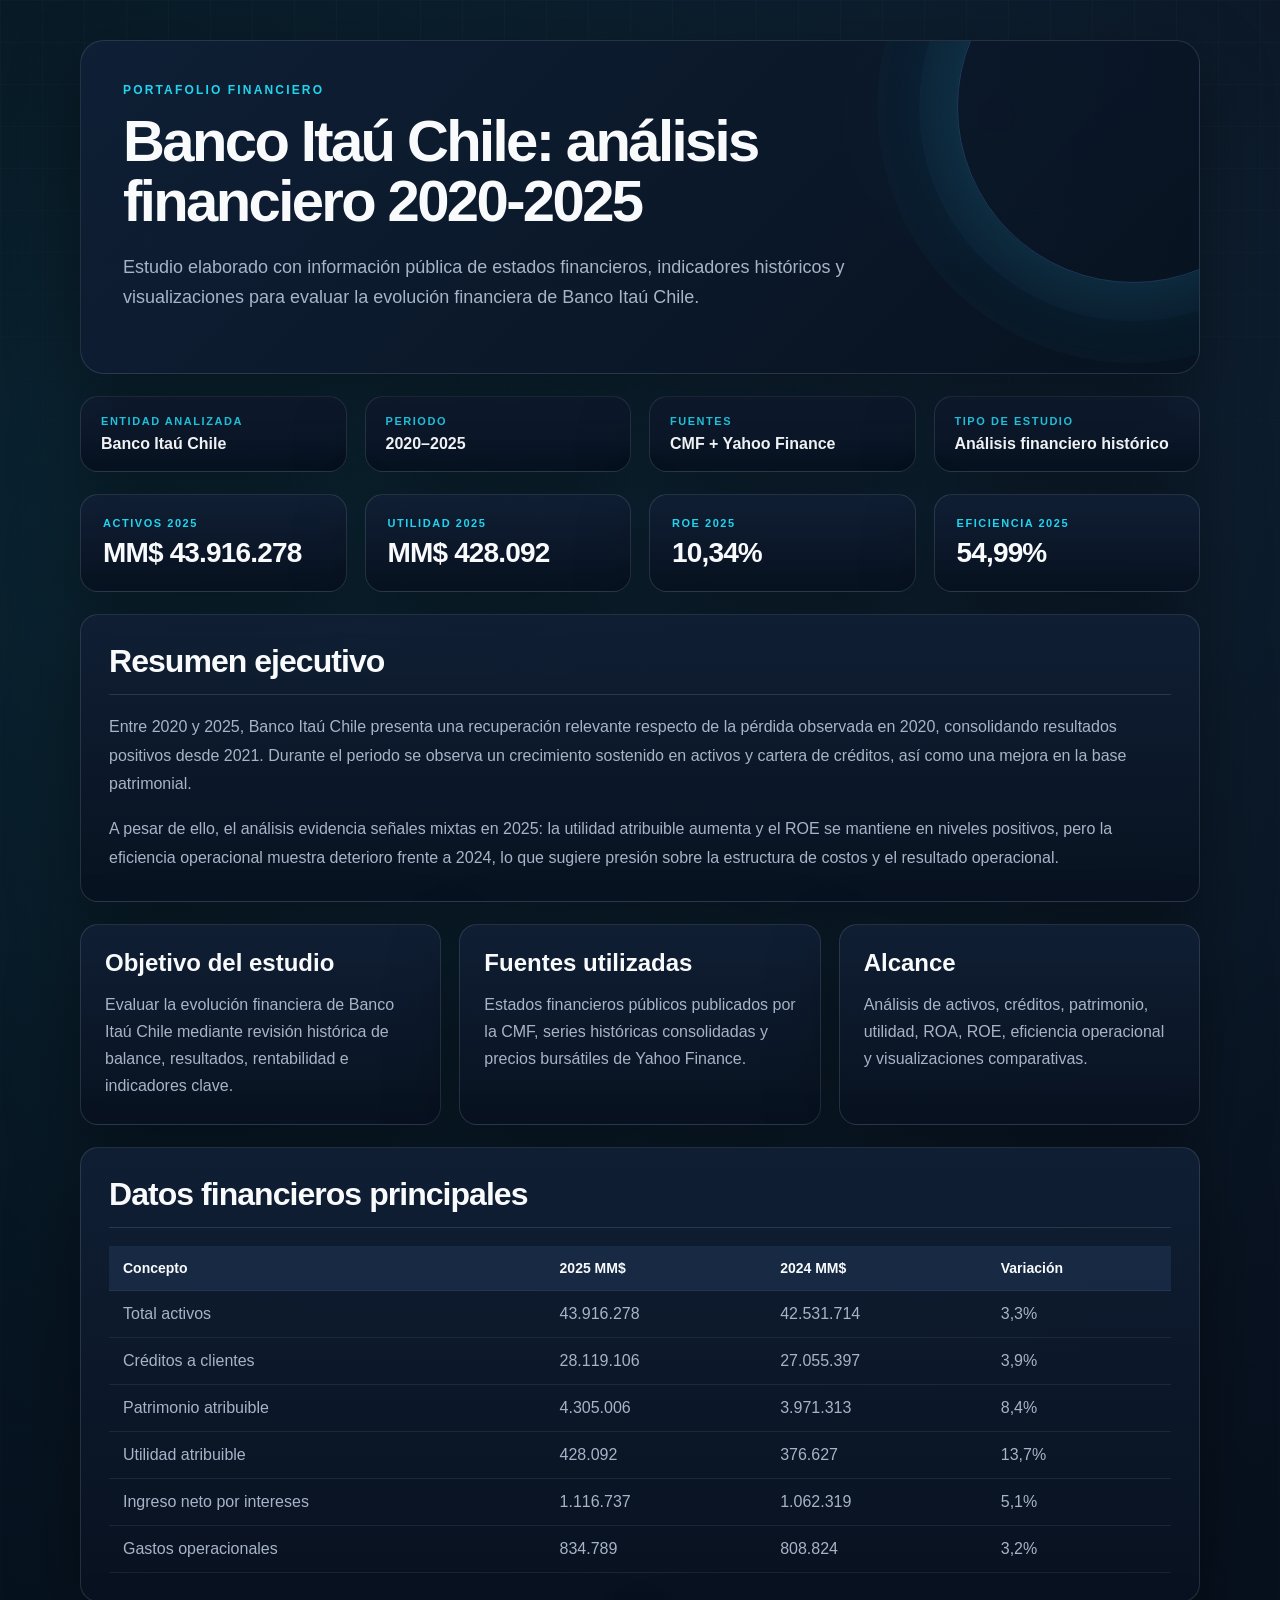
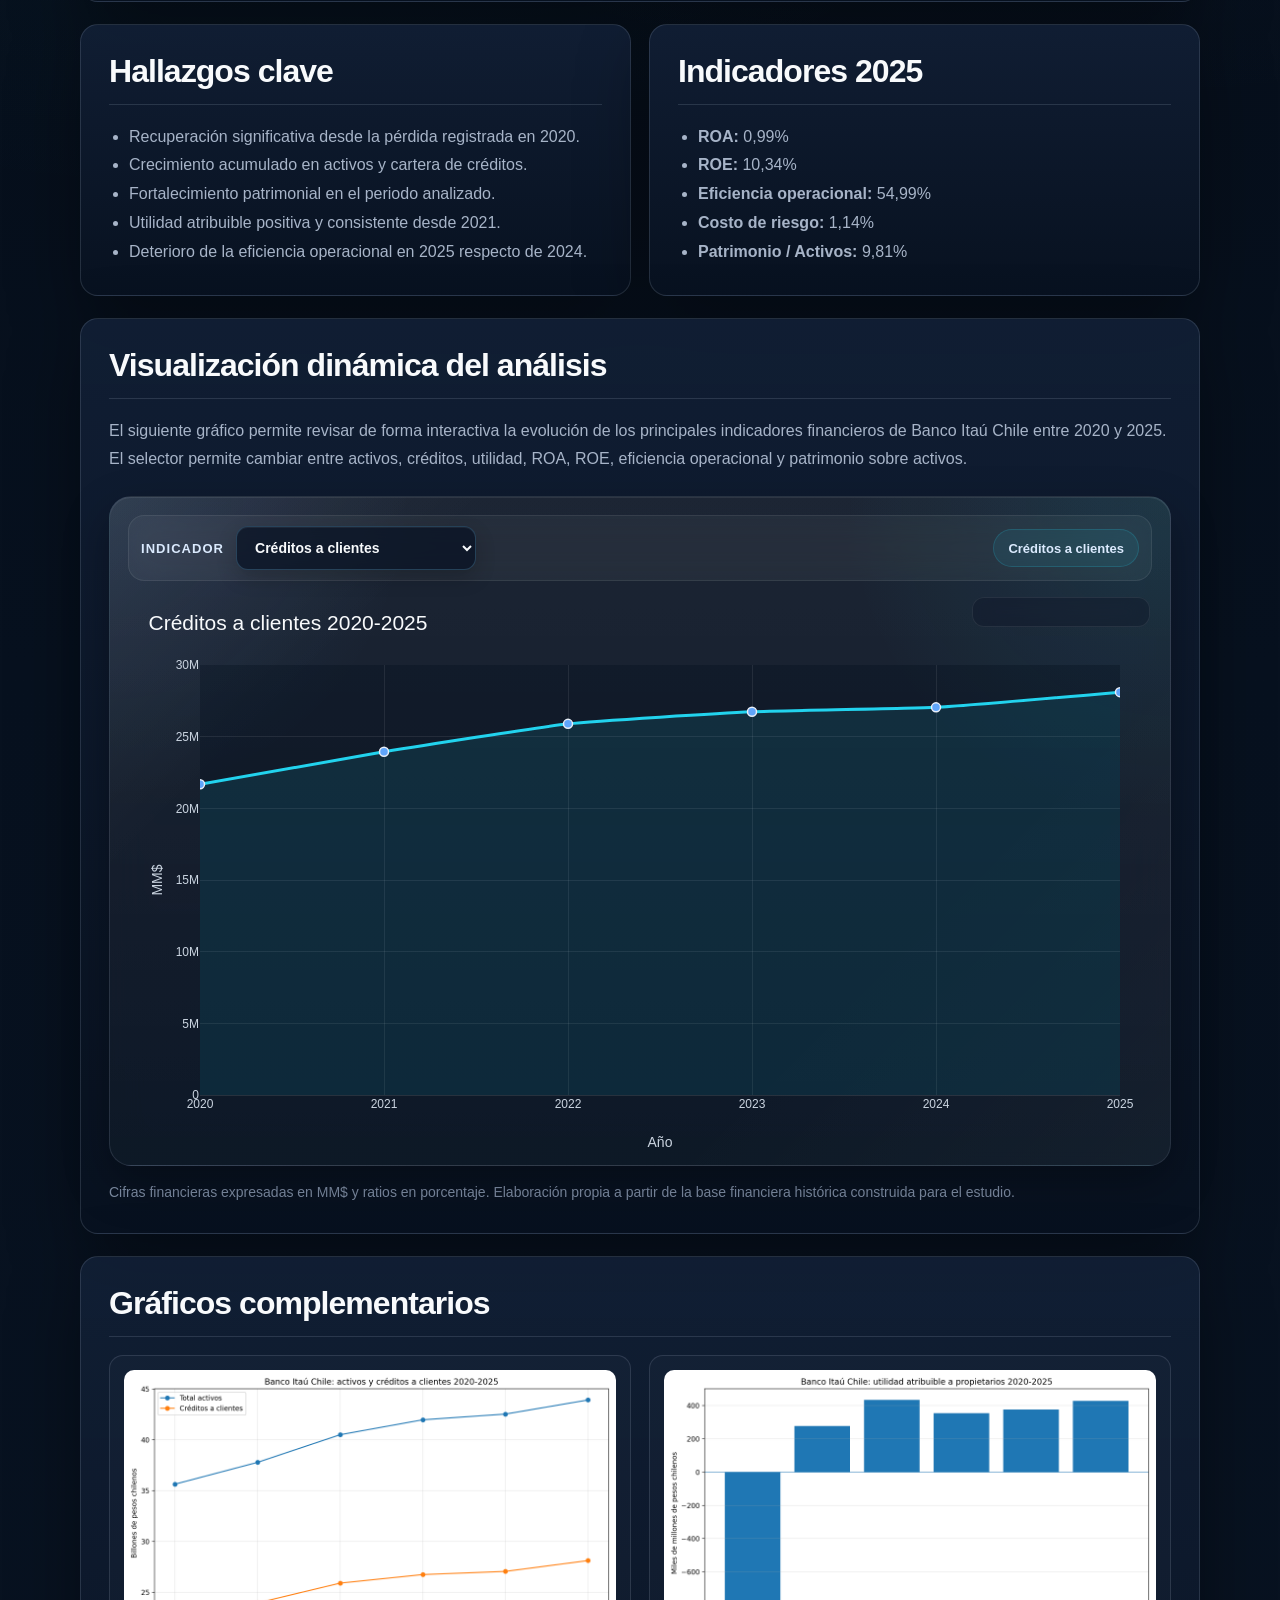
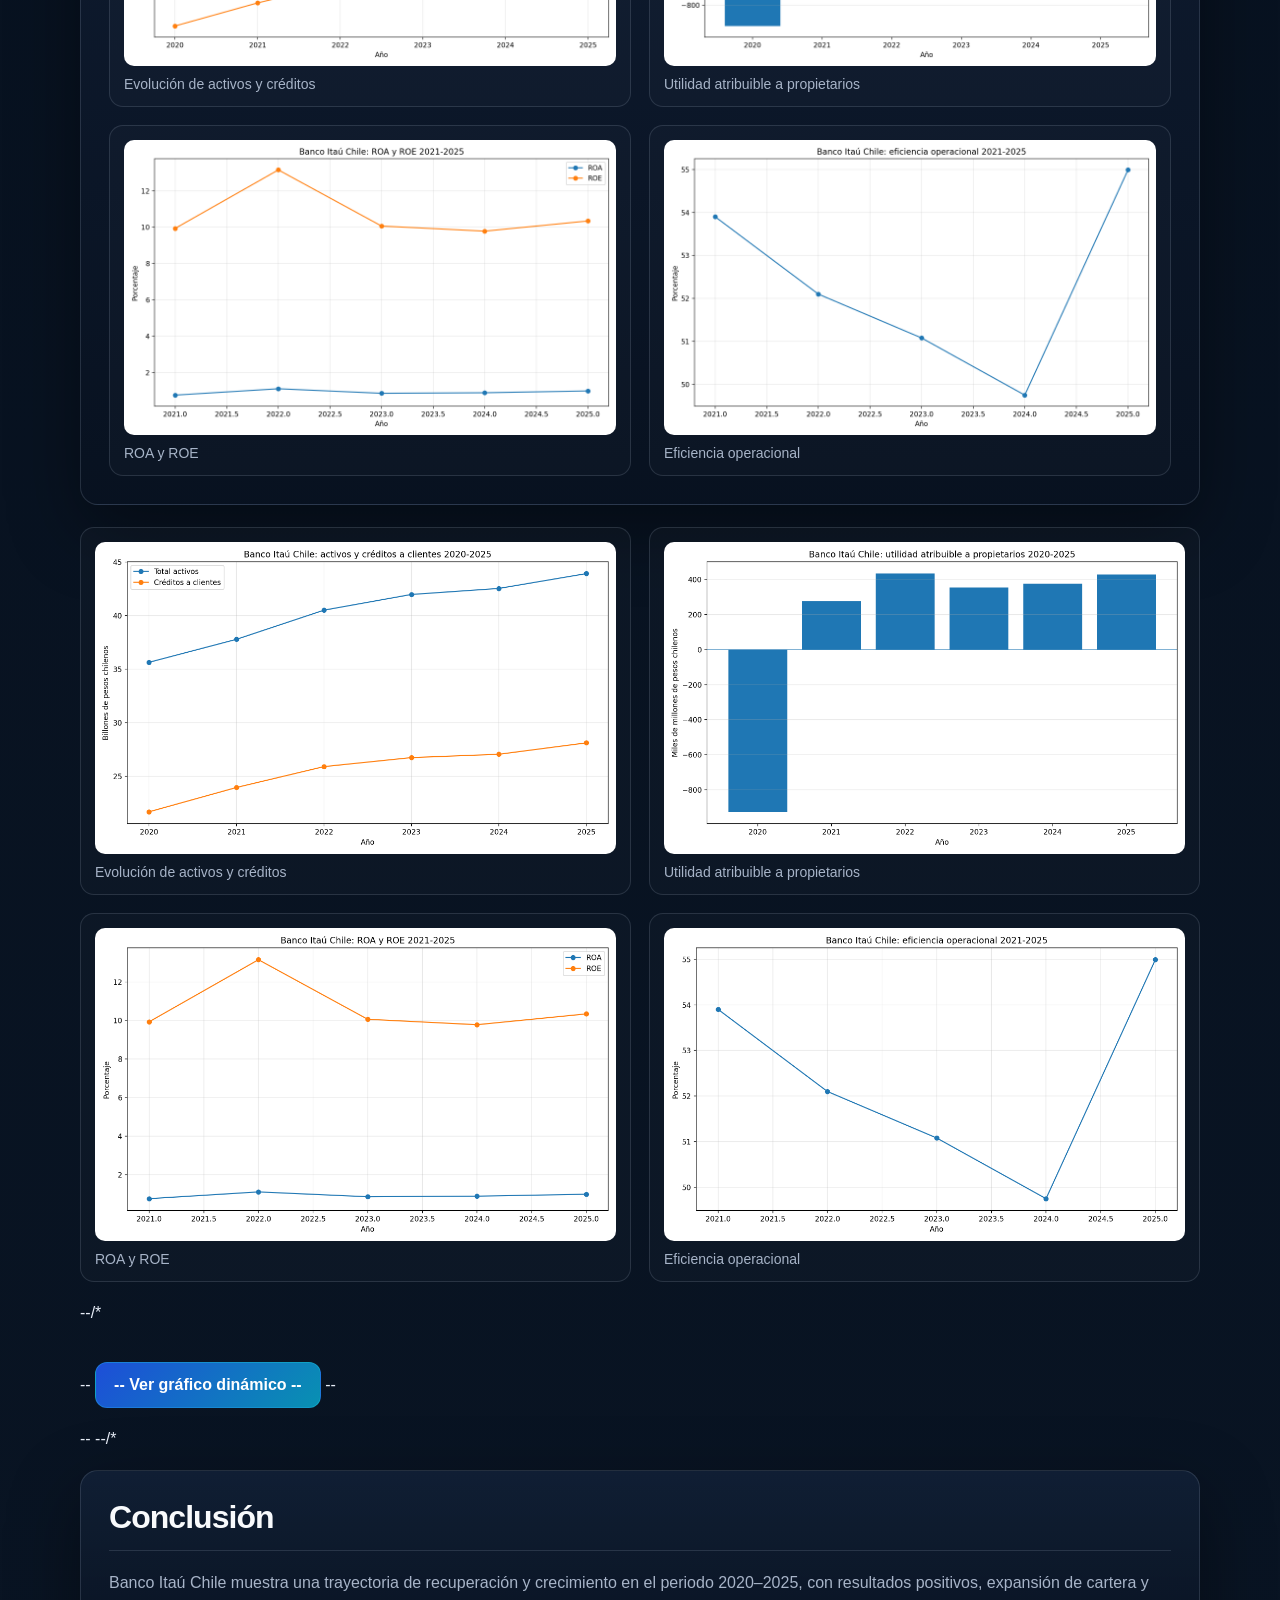
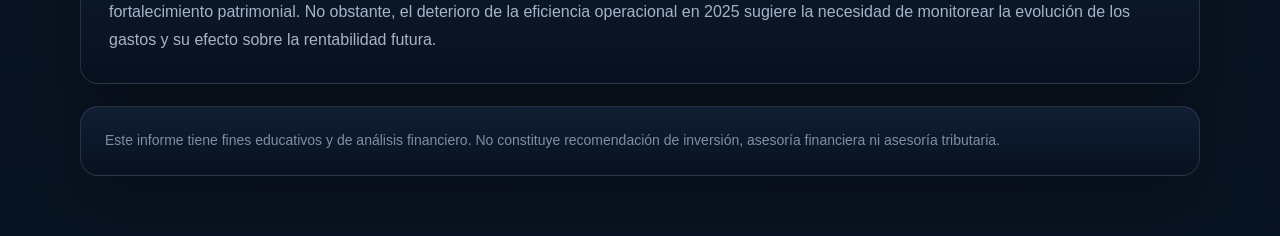
==== commit e17c1c1c: "Update 2026-analisis-financiero-banco-itau-chile.html comentar botón" ====
--- a/estudios/2026-analisis-financiero-banco-itau-chile.html
+++ b/estudios/2026-analisis-financiero-banco-itau-chile.html
@@ -281,13 +281,13 @@
           <figcaption>Eficiencia operacional</figcaption>
         </figure>
       </div>
-  /*    <div class="section-actions">
-        <a class="report-button" href="../graficos/itau_chile_2020_2025_grafico_dinamico.html">
-          Ver gráfico dinámico
-        </a>
-      </div>
-    </section>
-/*
+  --/*    <div class="section-actions">
+  --      <a class="report-button" href="../graficos/itau_chile_2020_2025_grafico_dinamico.html">
+  --        Ver gráfico dinámico
+  --      </a>
+  --    </div>
+  --  </section>
+--/*
     <section class="report-section">
       <div class="section-head">
         <h2>Conclusión</h2>
--- a/report.css
+++ b/report.css
@@ -368,3 +368,158 @@
   color: var(--muted-2) !important;
   font-size: 14px;
 }
+.dynamic-chart-panel {
+  margin-top: 22px;
+  padding: 18px 18px 10px;
+  border: 1px solid rgba(148, 163, 184, 0.18);
+  border-radius: 22px;
+  background:
+    linear-gradient(180deg, rgba(255,255,255,0.08), rgba(255,255,255,0.03)),
+    radial-gradient(circle at top right, rgba(34, 211, 238, 0.10), transparent 26%),
+    radial-gradient(circle at top left, rgba(96, 165, 250, 0.10), transparent 24%),
+    linear-gradient(180deg, rgba(10, 18, 32, 0.84), rgba(6, 17, 31, 0.88));
+  backdrop-filter: blur(22px) saturate(135%);
+  -webkit-backdrop-filter: blur(22px) saturate(135%);
+  box-shadow:
+    inset 0 1px 0 rgba(255,255,255,0.08),
+    0 18px 46px rgba(0, 0, 0, 0.30);
+}
+
+.liquid-glass-panel {
+  position: relative;
+  overflow: hidden;
+}
+
+.liquid-glass-panel::before {
+  content: "";
+  position: absolute;
+  inset: 0;
+  pointer-events: none;
+  background:
+    linear-gradient(135deg, rgba(255,255,255,0.10), transparent 22%, transparent 70%, rgba(255,255,255,0.05));
+  opacity: 0.55;
+}
+
+.chart-toolbar {
+  position: relative;
+  z-index: 2;
+  display: flex;
+  justify-content: space-between;
+  align-items: center;
+  gap: 18px;
+  flex-wrap: wrap;
+  margin-bottom: 14px;
+  padding: 10px 12px;
+  border: 1px solid rgba(255,255,255,0.08);
+  border-radius: 16px;
+  background: rgba(255,255,255,0.04);
+  backdrop-filter: blur(16px);
+  -webkit-backdrop-filter: blur(16px);
+}
+
+.chart-toolbar-left {
+  display: flex;
+  align-items: center;
+  gap: 12px;
+  flex-wrap: wrap;
+}
+
+.chart-label {
+  color: #dbeafe;
+  font-size: 13px;
+  font-weight: 700;
+  letter-spacing: 0.08em;
+  text-transform: uppercase;
+}
+
+.glass-select {
+  min-width: 240px;
+  min-height: 44px;
+  padding: 0 14px;
+  border-radius: 12px;
+  border: 1px solid rgba(125, 211, 252, 0.22);
+  background: rgba(9, 20, 38, 0.78);
+  color: #f8fafc;
+  font-size: 14px;
+  font-weight: 600;
+  outline: none;
+  box-shadow:
+    inset 0 1px 0 rgba(255,255,255,0.06),
+    0 8px 20px rgba(0,0,0,0.20);
+}
+
+.glass-select:focus {
+  border-color: rgba(34, 211, 238, 0.48);
+  box-shadow:
+    0 0 0 3px rgba(34, 211, 238, 0.10),
+    0 10px 24px rgba(0,0,0,0.24);
+}
+
+.glass-select option {
+  background: #0f1b2d;
+  color: #f8fafc;
+}
+
+.chart-pill {
+  display: inline-flex;
+  align-items: center;
+  min-height: 38px;
+  padding: 0 14px;
+  border-radius: 999px;
+  border: 1px solid rgba(34, 211, 238, 0.18);
+  color: #dbeafe;
+  background: rgba(34, 211, 238, 0.08);
+  font-size: 13px;
+  font-weight: 700;
+}
+
+#itau-dynamic-chart {
+  position: relative;
+  z-index: 1;
+  width: 100%;
+  height: 560px;
+}
+
+.chart-note {
+  margin-top: 14px !important;
+  color: var(--muted-2) !important;
+  font-size: 14px;
+}
+
+/* Ajuste visual de la barra de herramientas de Plotly */
+.js-plotly-plot .plotly .modebar {
+  background: rgba(15, 23, 42, 0.48) !important;
+  border: 1px solid rgba(255,255,255,0.08);
+  border-radius: 12px !important;
+  backdrop-filter: blur(12px);
+  -webkit-backdrop-filter: blur(12px);
+  padding: 4px !important;
+}
+
+.js-plotly-plot .plotly .modebar-btn svg {
+  fill: #cbd5e1 !important;
+}
+
+.js-plotly-plot .plotly .modebar-btn:hover svg {
+  fill: #22d3ee !important;
+}
+
+@media (max-width: 760px) {
+  .chart-toolbar {
+    align-items: flex-start;
+  }
+
+  .chart-toolbar-left,
+  .chart-toolbar-right {
+    width: 100%;
+  }
+
+  .glass-select {
+    width: 100%;
+    min-width: unset;
+  }
+
+  #itau-dynamic-chart {
+    height: 460px;
+  }
+}
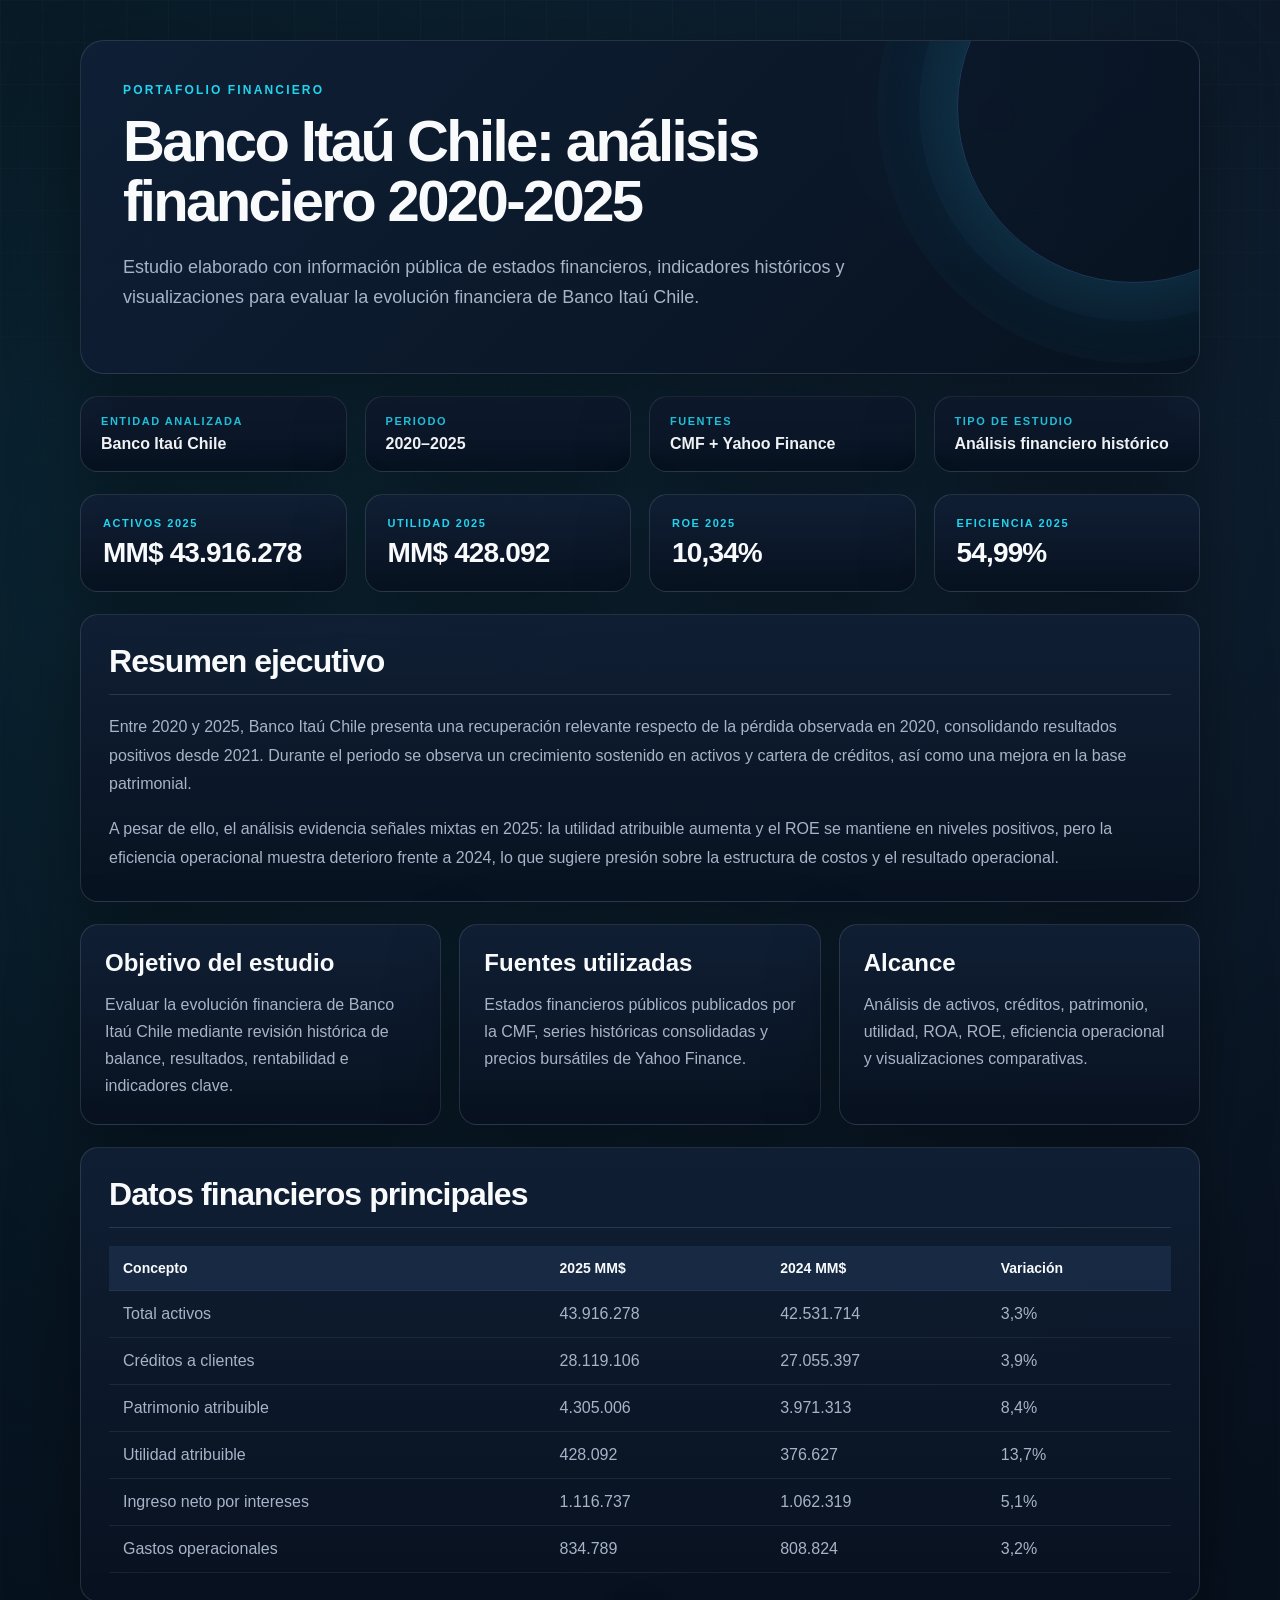
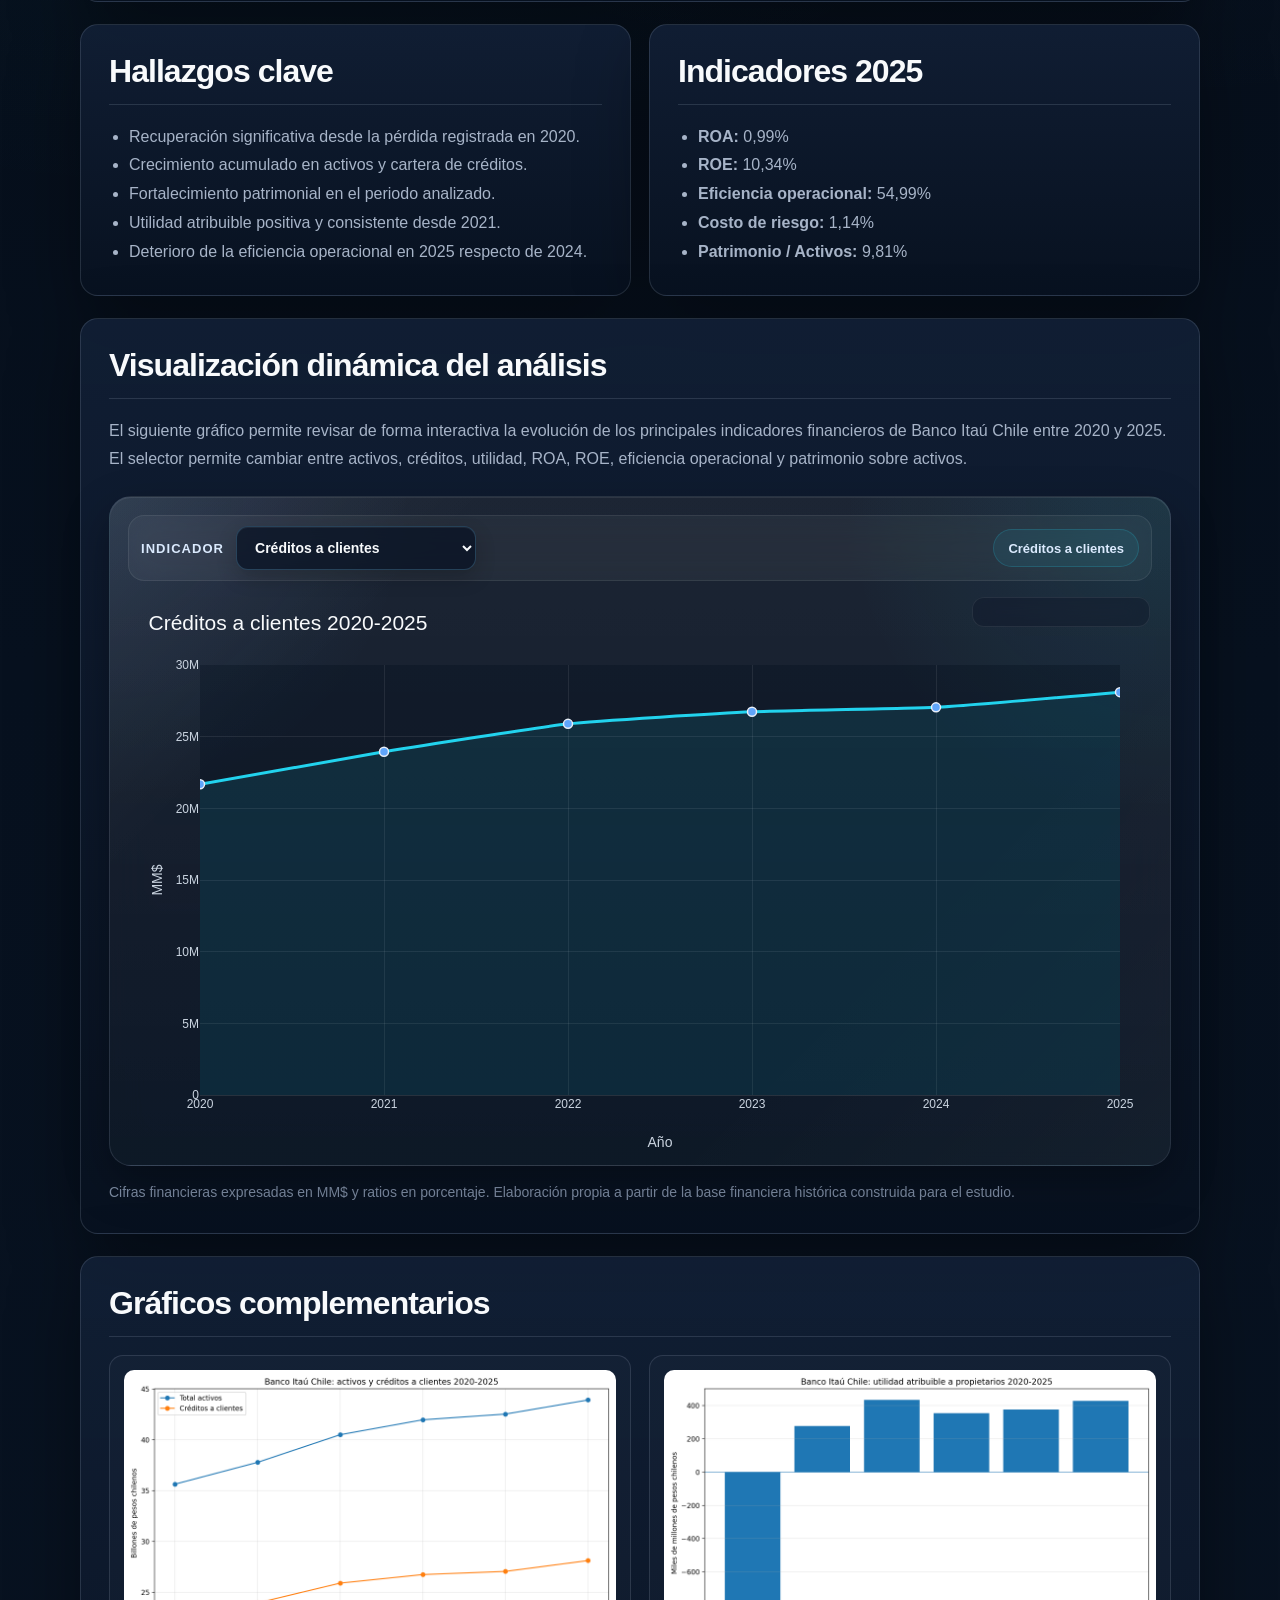
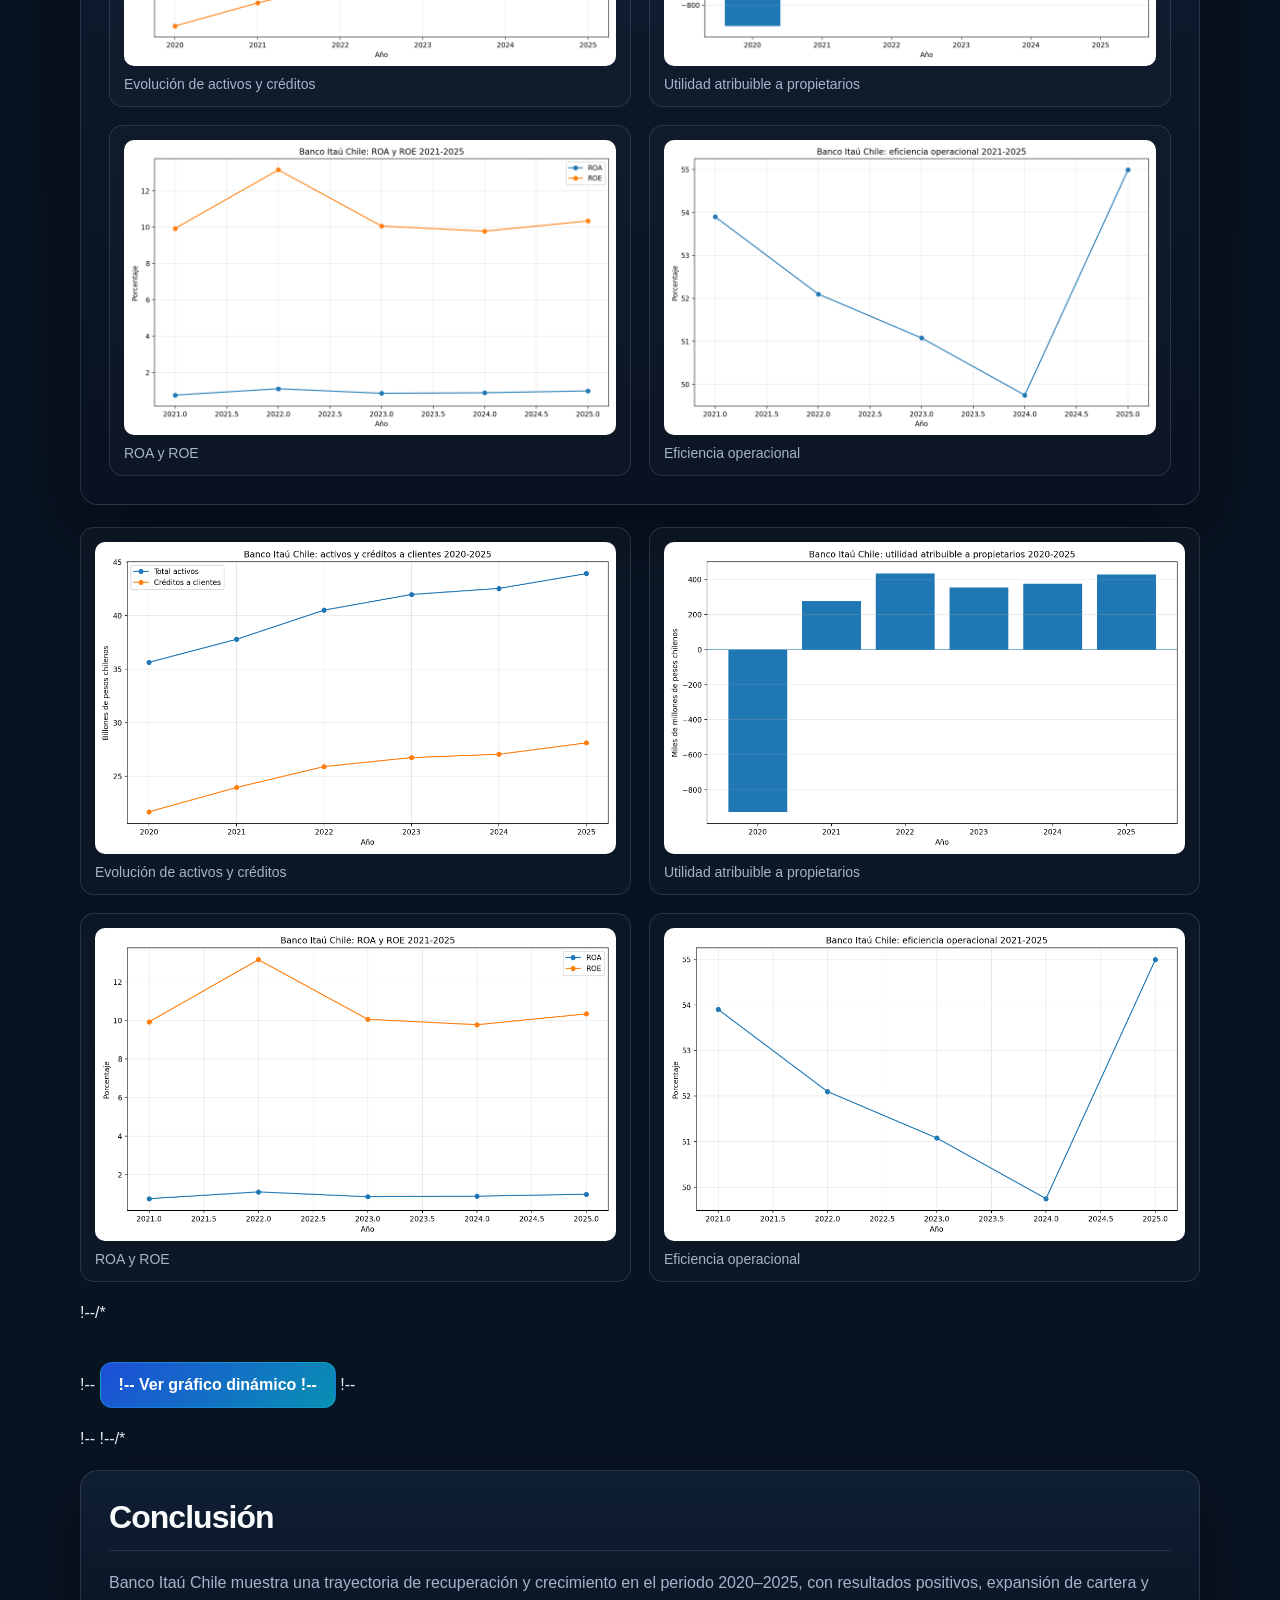
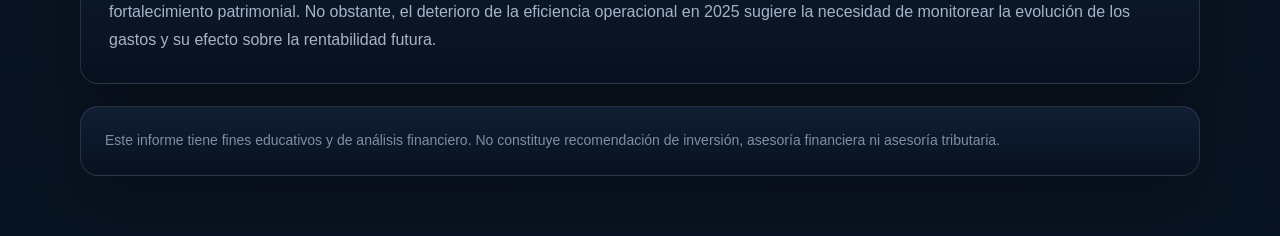
==== commit c132bfa4: "Actualizar 2026-analisis-financiero-banco-itau-chile.html Modificar comentario del boto del grafico" ====
--- a/estudios/2026-analisis-financiero-banco-itau-chile.html
+++ b/estudios/2026-analisis-financiero-banco-itau-chile.html
@@ -281,13 +281,13 @@
           <figcaption>Eficiencia operacional</figcaption>
         </figure>
       </div>
-  --/*    <div class="section-actions">
-  --      <a class="report-button" href="../graficos/itau_chile_2020_2025_grafico_dinamico.html">
-  --        Ver gráfico dinámico
-  --      </a>
-  --    </div>
-  --  </section>
---/*
+  !--/*    <div class="section-actions">
+  !--      <a class="report-button" href="../graficos/itau_chile_2020_2025_grafico_dinamico.html">
+  !--        Ver gráfico dinámico
+  !--      </a>
+  !--    </div>
+  !--  </section>
+  !--/*
     <section class="report-section">
       <div class="section-head">
         <h2>Conclusión</h2>
--- a/report.css
+++ b/report.css
@@ -24,7 +24,7 @@
 
 body {
   margin: 0;
-  font-family: Arial, Helvetica, sans-serif;
+  font-family: Calibri, Helvetica, sans-serif;
   color: var(--text);
   background:
     radial-gradient(circle at 15% 10%, rgba(34, 211, 238, 0.10), transparent 28%),
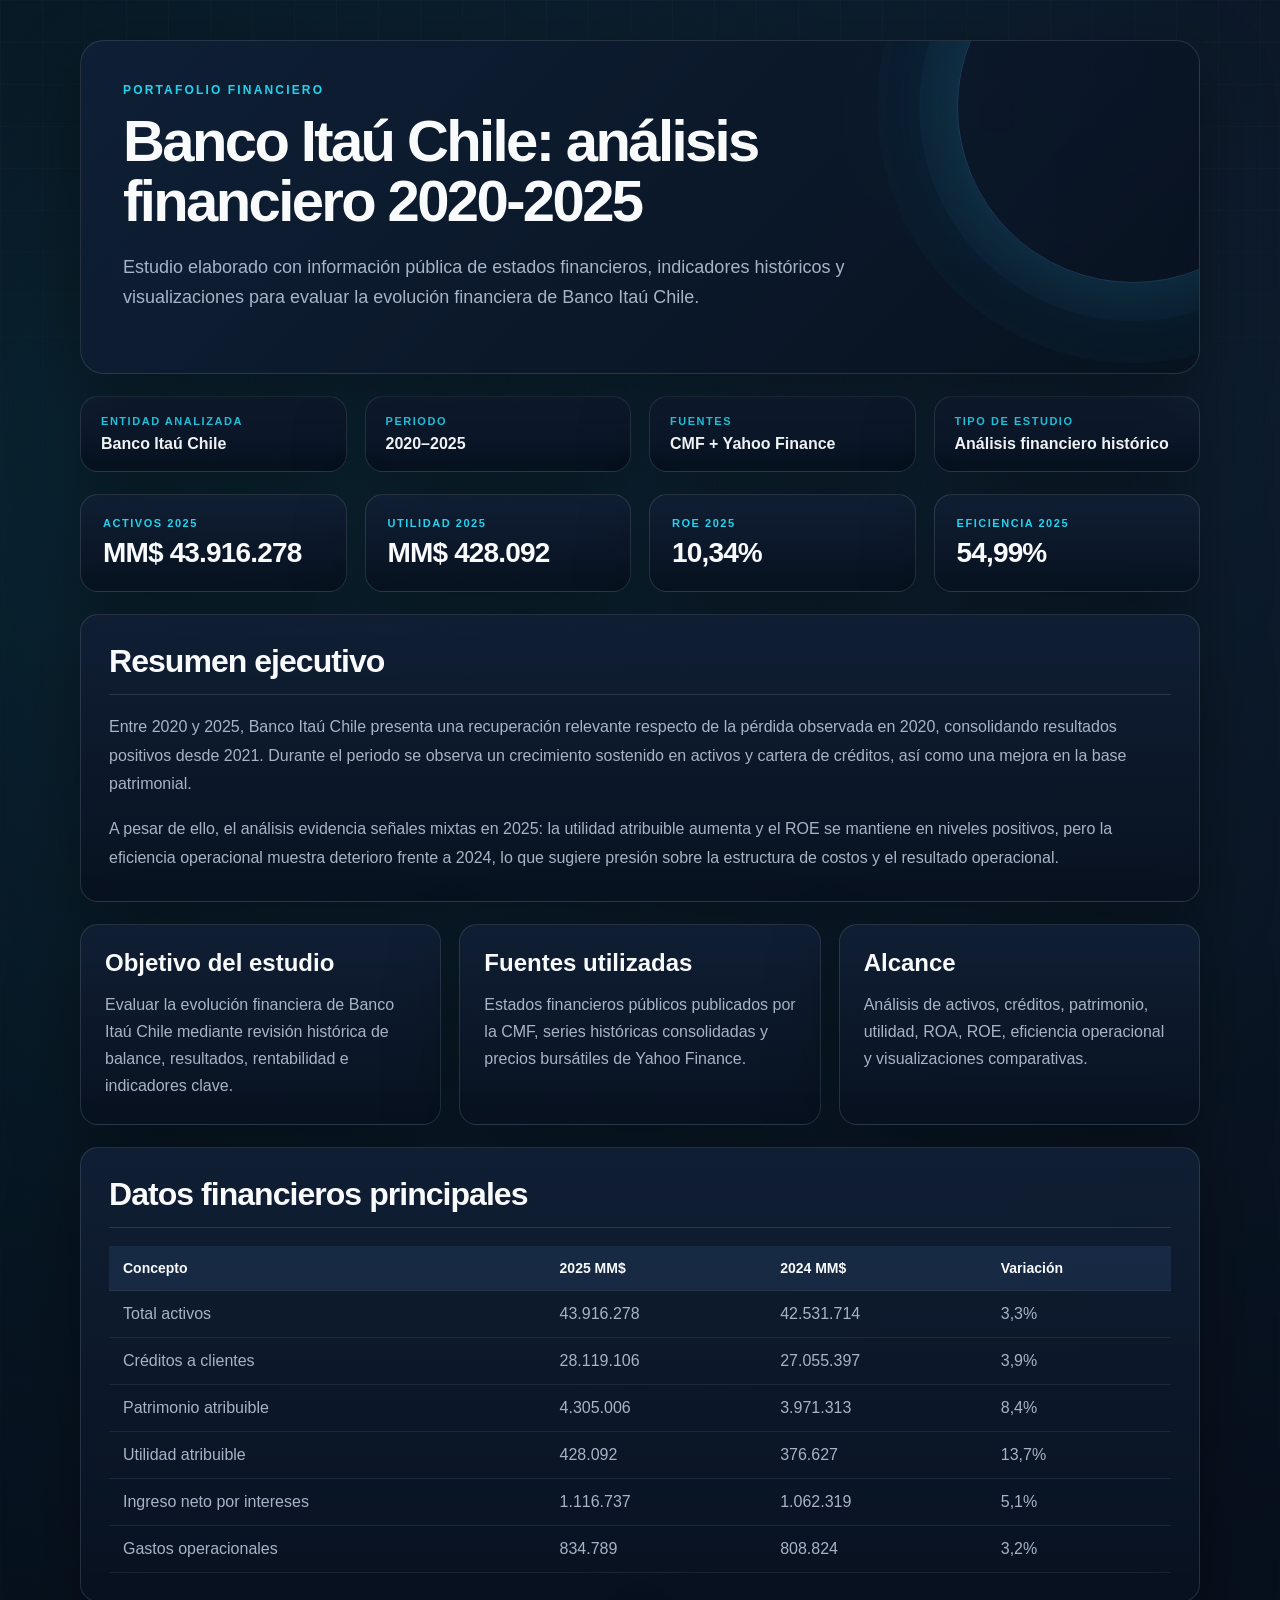
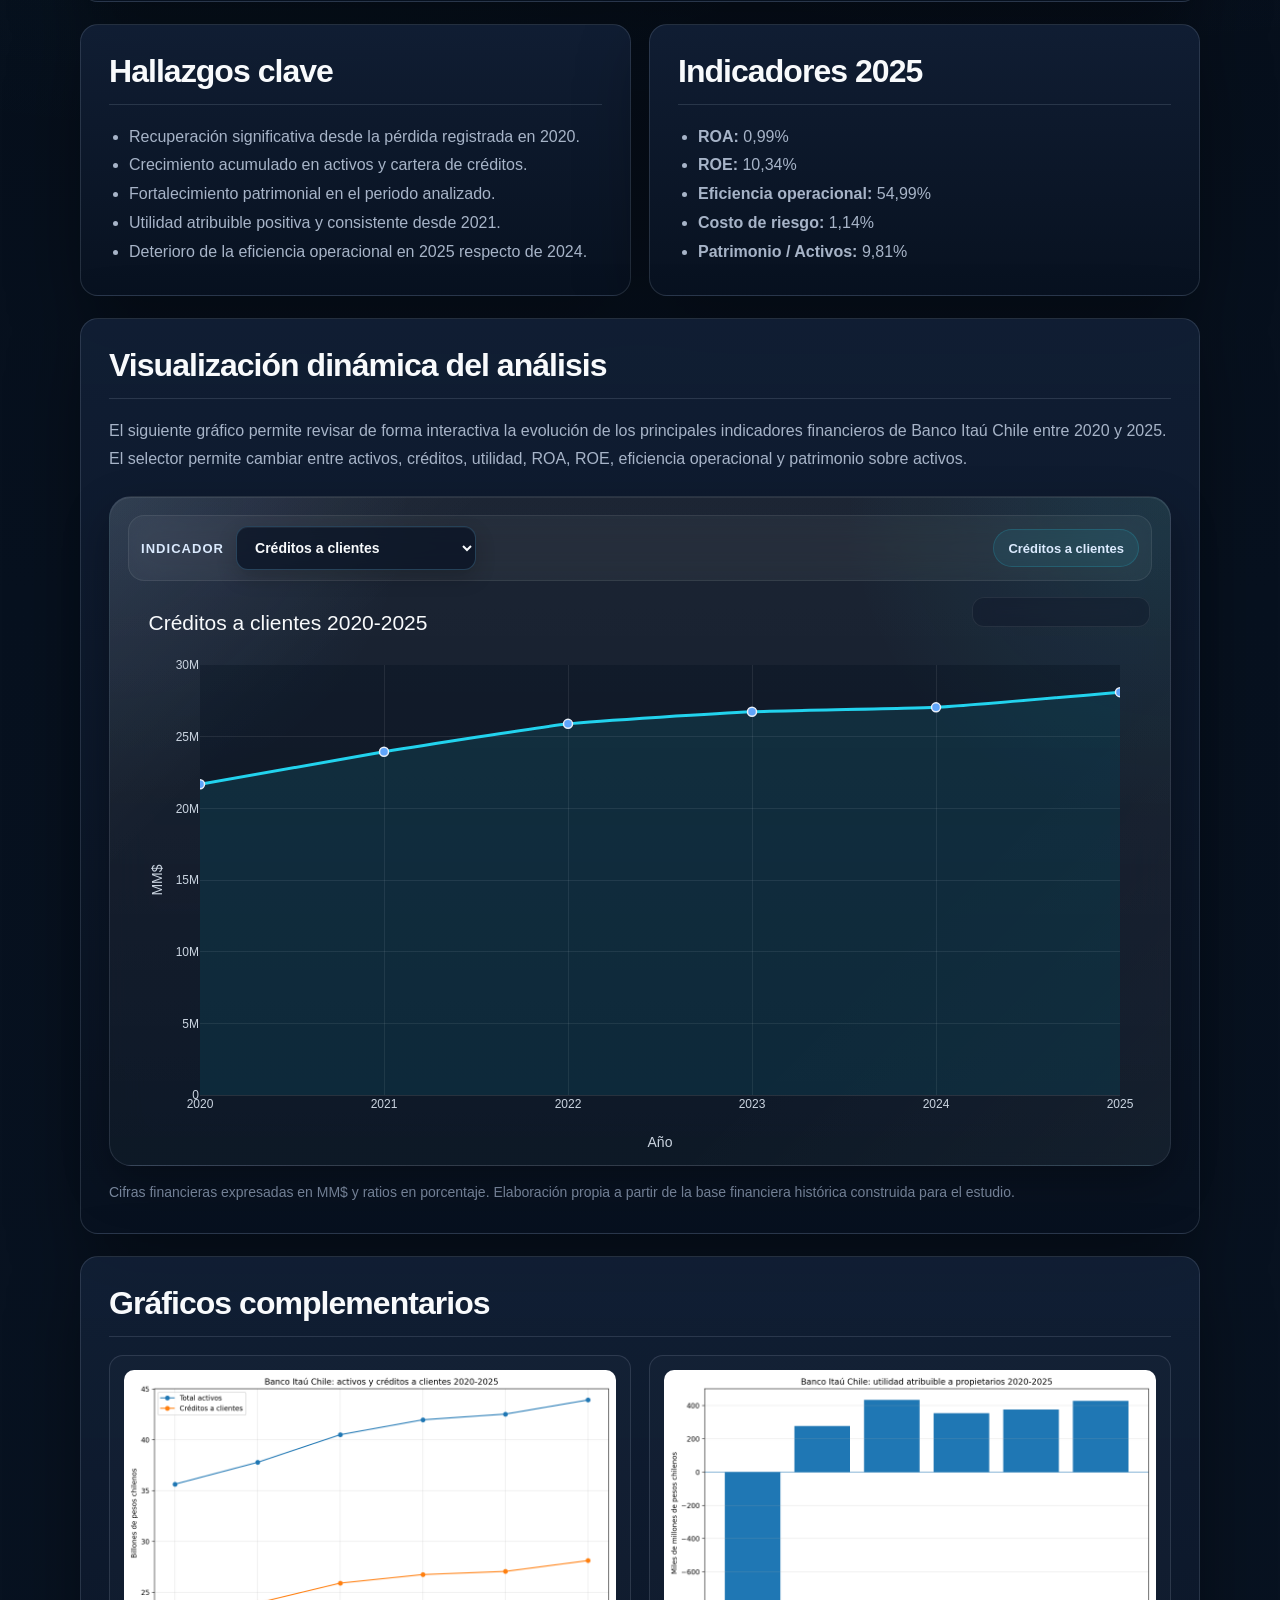
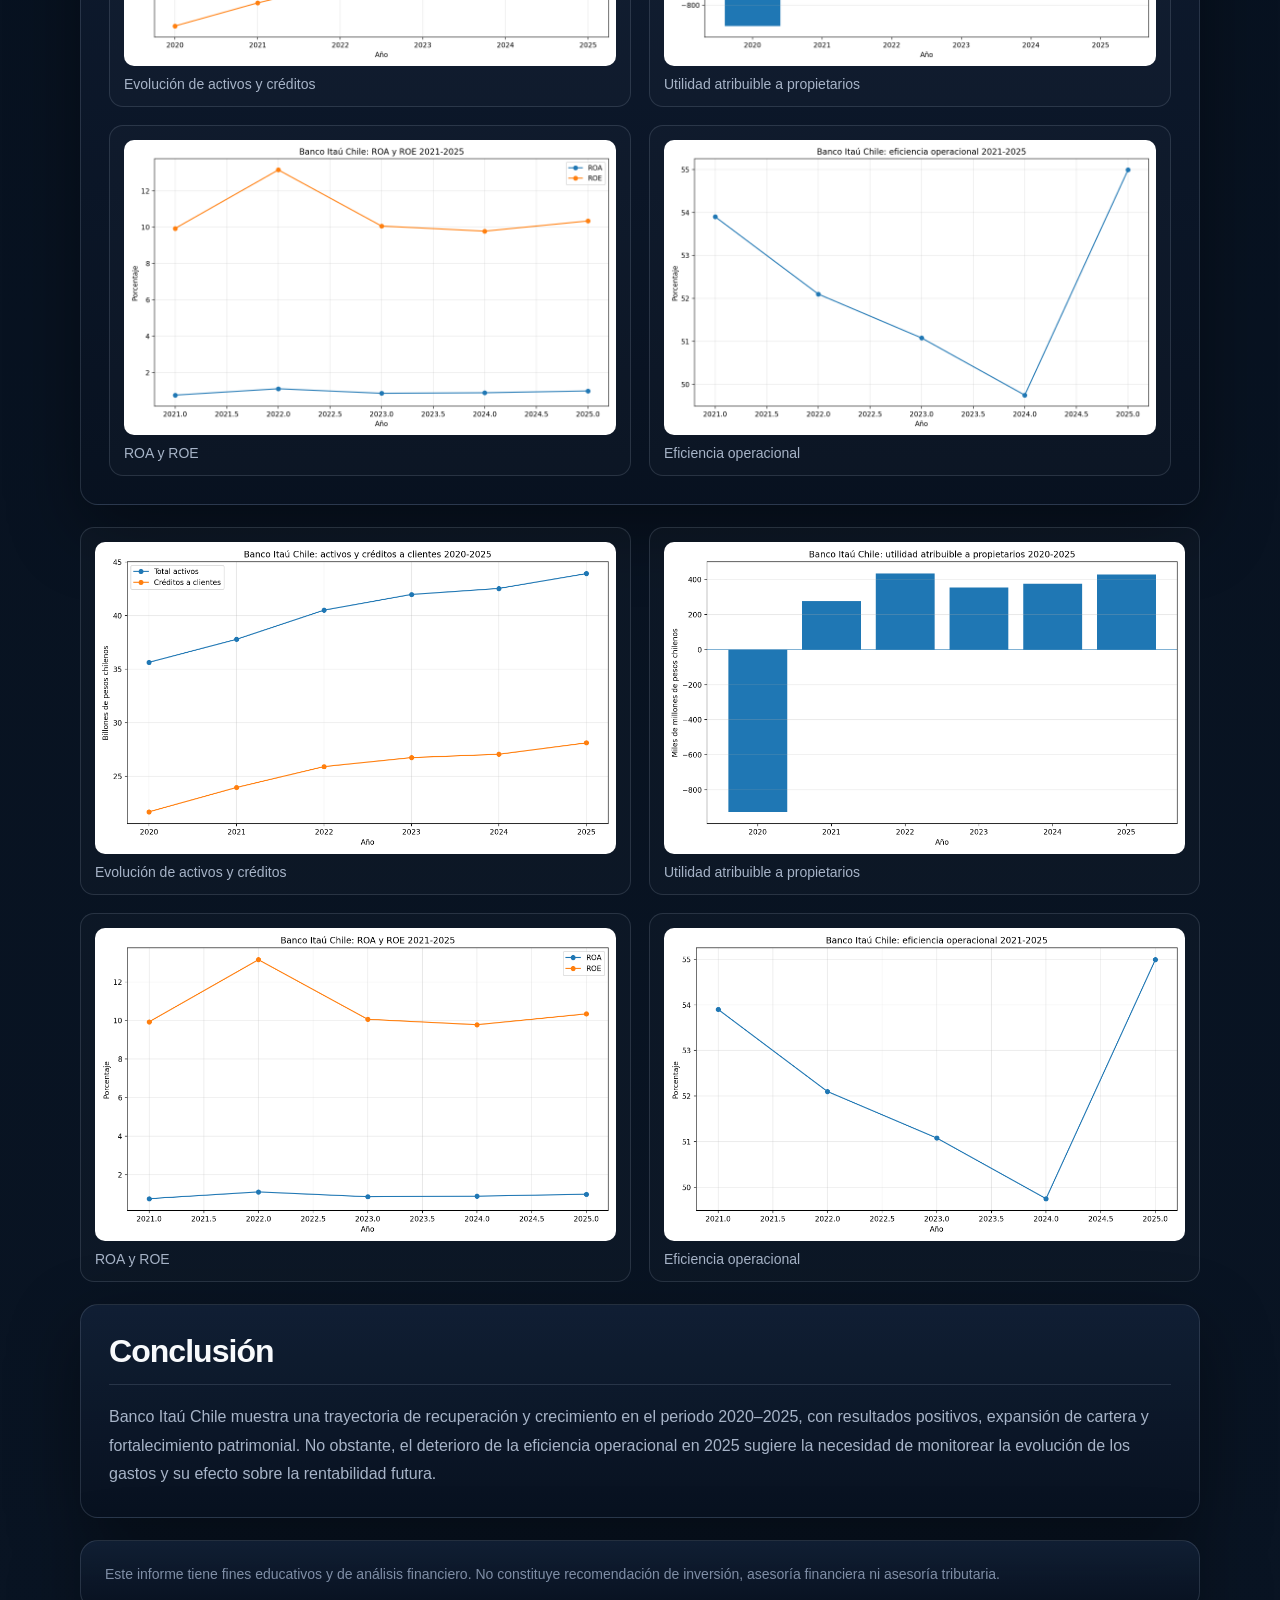
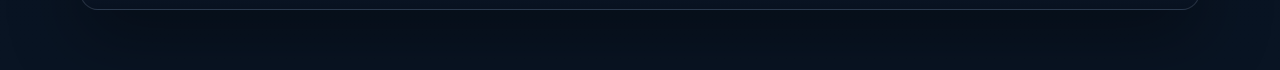
==== commit 72d942aa: "Actualizar 2026-analisis-financiero-banco-itau-chile.html Ahora si se pudo comentar" ====
--- a/estudios/2026-analisis-financiero-banco-itau-chile.html
+++ b/estudios/2026-analisis-financiero-banco-itau-chile.html
@@ -281,13 +281,13 @@
           <figcaption>Eficiencia operacional</figcaption>
         </figure>
       </div>
-  !--/*    <div class="section-actions">
-  !--      <a class="report-button" href="../graficos/itau_chile_2020_2025_grafico_dinamico.html">
-  !--        Ver gráfico dinámico
-  !--      </a>
-  !--    </div>
-  !--  </section>
-  !--/*
+  <!--/*    <div class="section-actions">
+        <a class="report-button" href="../graficos/itau_chile_2020_2025_grafico_dinamico.html">
+          Ver gráfico dinámico
+        </a>
+      </div>
+    </section>
+  -->
     <section class="report-section">
       <div class="section-head">
         <h2>Conclusión</h2>
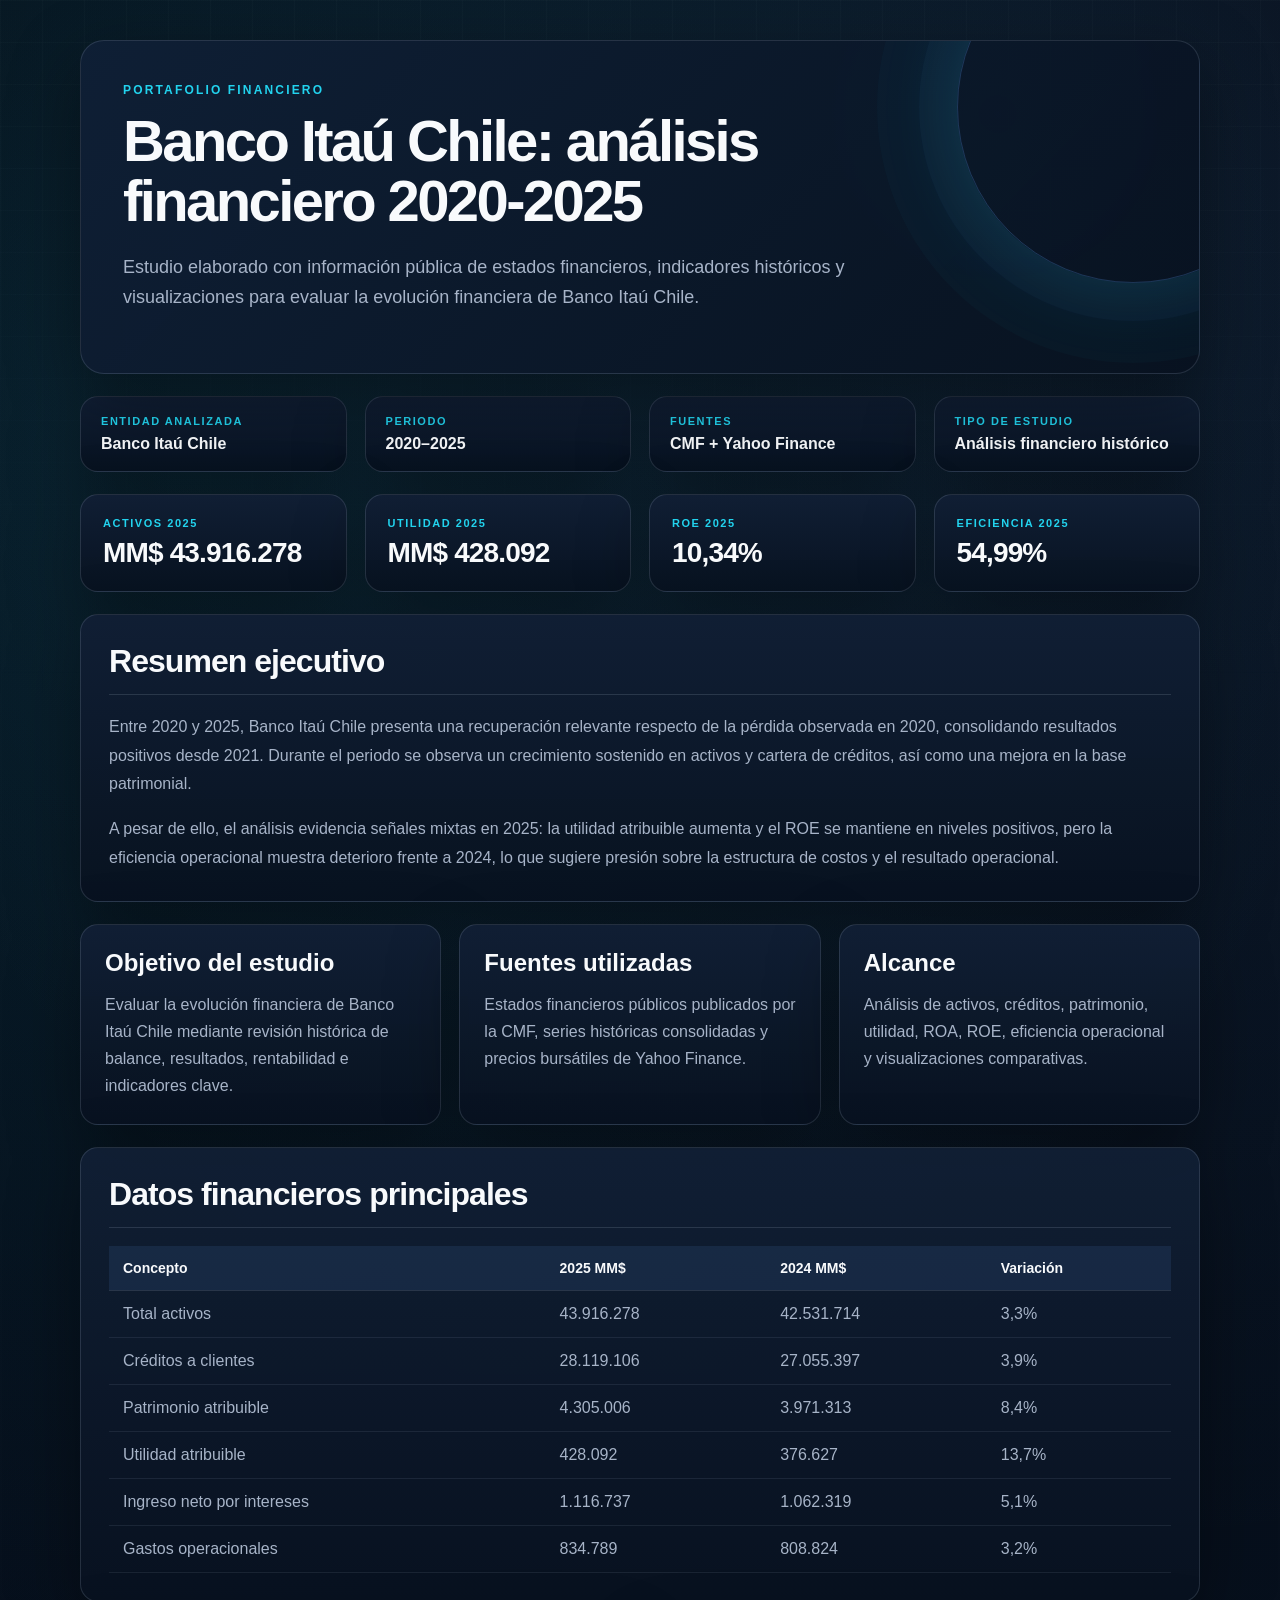
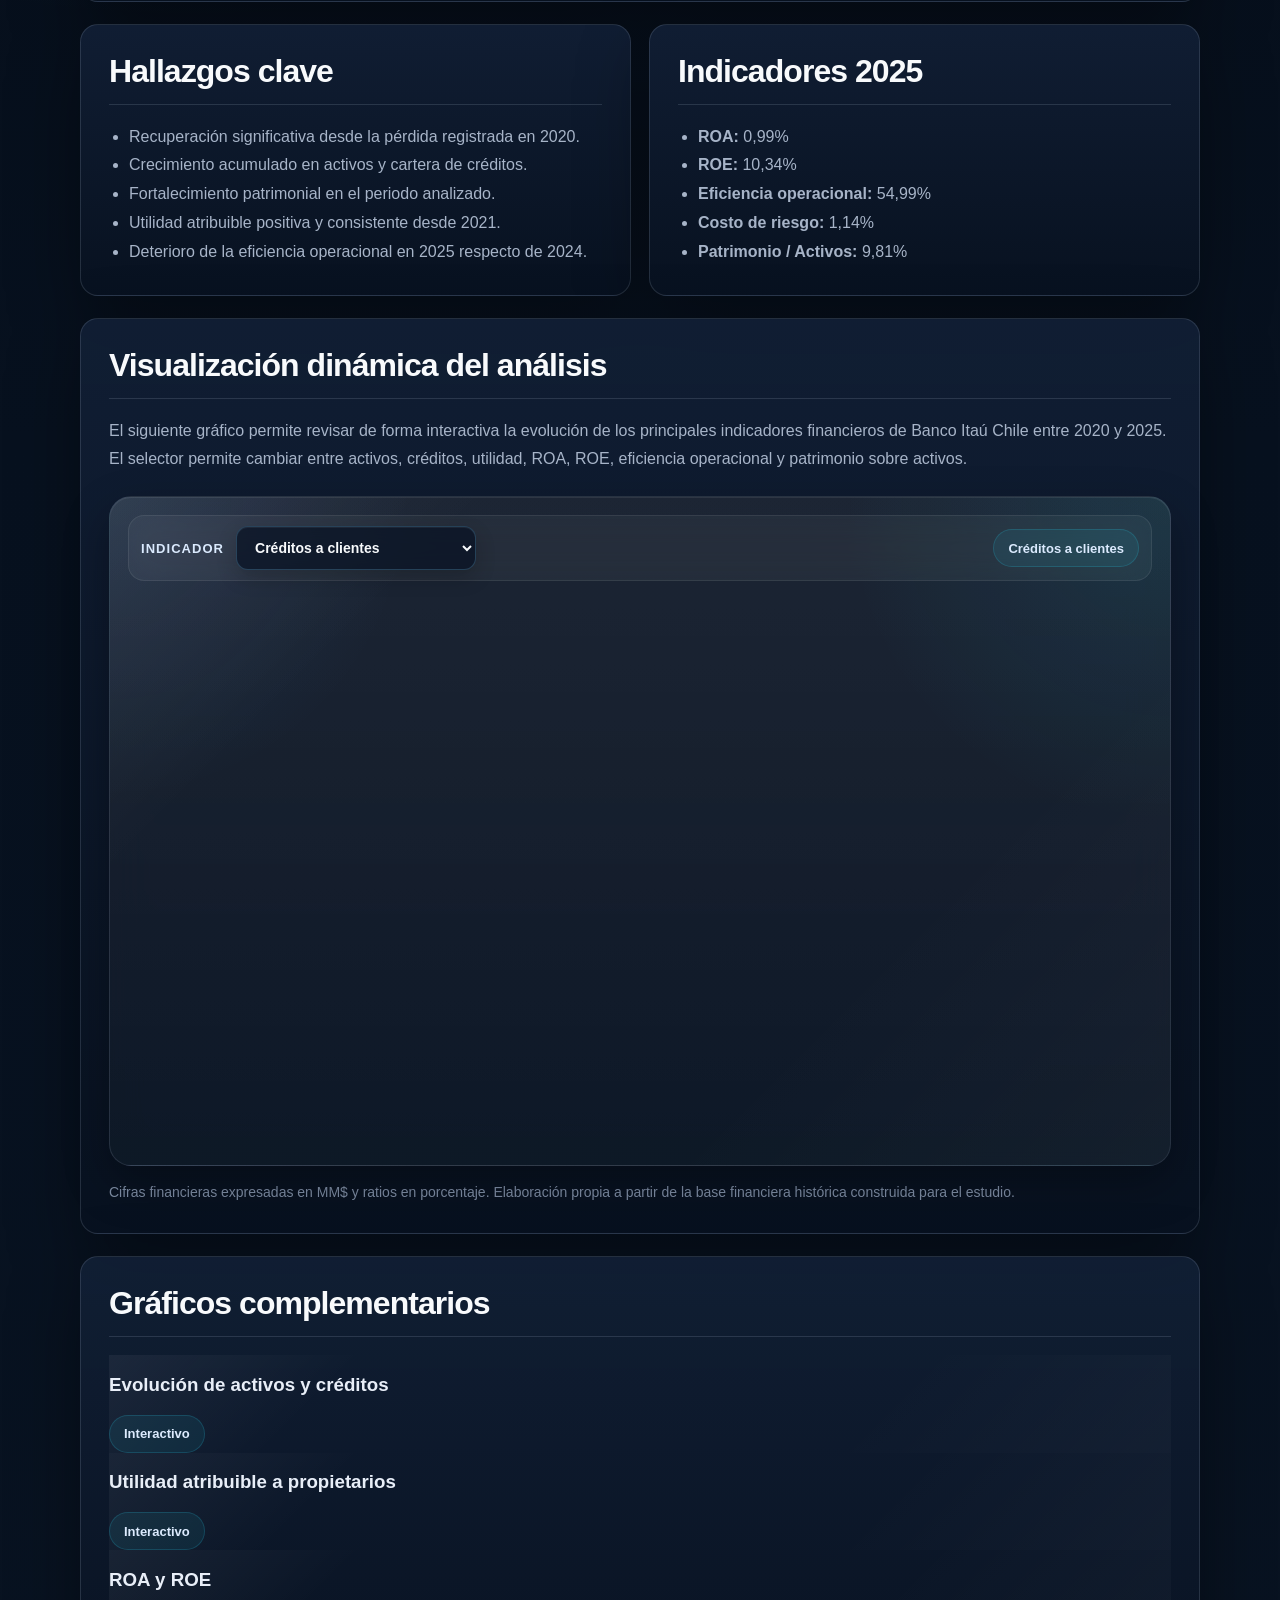
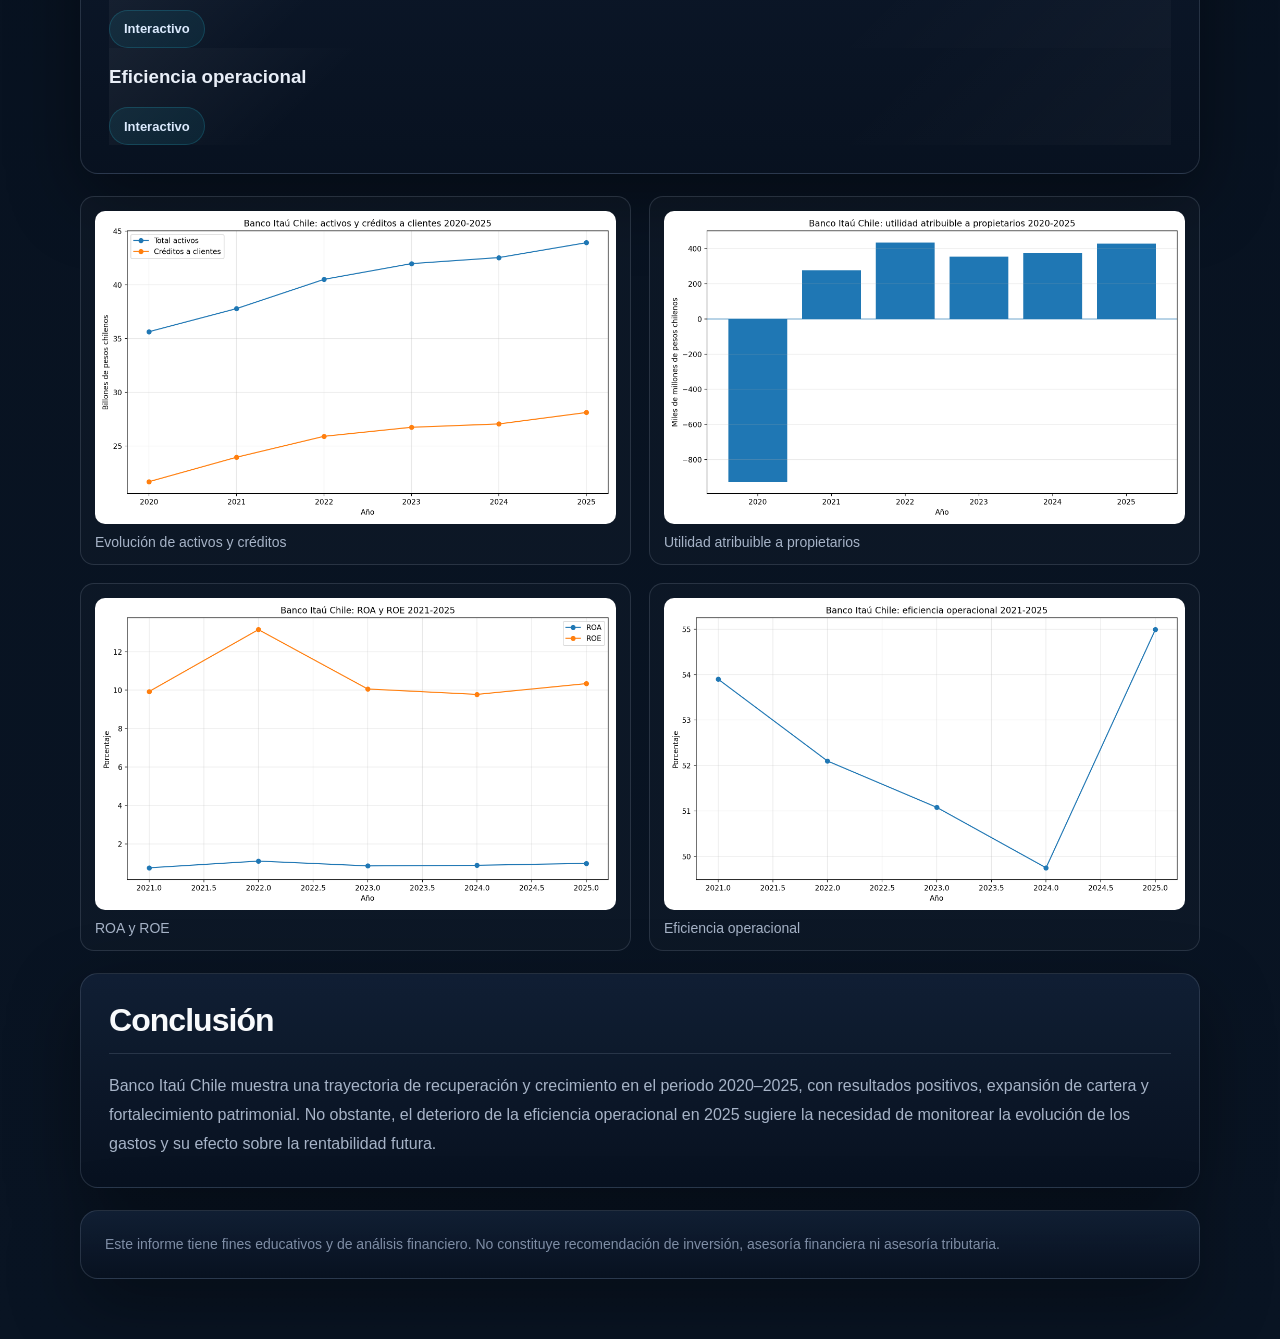
==== commit 9b07b5bc: "Actualizar 2026-analisis-financiero-banco-itau-chile.html Convierto gráficos complementarios a gráfi" ====
--- a/estudios/2026-analisis-financiero-banco-itau-chile.html
+++ b/estudios/2026-analisis-financiero-banco-itau-chile.html
@@ -243,26 +243,51 @@
   <div class="section-head">
     <h2>Gráficos complementarios</h2>
   </div>
-  <div class="section-body image-grid">
-    <figure class="chart-card">
-      <img src="../graficos/itau_activos_creditos_2020_2025.png" alt="Evolución de activos y créditos">
-      <figcaption>Evolución de activos y créditos</figcaption>
-    </figure>
-    <figure class="chart-card">
-      <img src="../graficos/itau_utilidad_atribuible_2020_2025.png" alt="Utilidad atribuible">
-      <figcaption>Utilidad atribuible a propietarios</figcaption>
-    </figure>
-    <figure class="chart-card">
-      <img src="../graficos/itau_roa_roe_2021_2025.png" alt="ROA y ROE">
-      <figcaption>ROA y ROE</figcaption>
-    </figure>
-    <figure class="chart-card">
-      <img src="../graficos/itau_eficiencia_operacional_2021_2025.png" alt="Eficiencia operacional">
-      <figcaption>Eficiencia operacional</figcaption>
-    </figure>
+
+  <div class="section-body">
+    <div class="dynamic-grid-2">
+      <article class="mini-dynamic-card liquid-glass-panel">
+        <div class="mini-card-head">
+          <h3>Evolución de activos y créditos</h3>
+          <span class="chart-pill">Interactivo</span>
+        </div>
+        <div class="mini-chart-wrap">
+          <div id="chart-activos-creditos"></div>
+        </div>
+      </article>
+
+      <article class="mini-dynamic-card liquid-glass-panel">
+        <div class="mini-card-head">
+          <h3>Utilidad atribuible a propietarios</h3>
+          <span class="chart-pill">Interactivo</span>
+        </div>
+        <div class="mini-chart-wrap">
+          <div id="chart-utilidad"></div>
+        </div>
+      </article>
+
+      <article class="mini-dynamic-card liquid-glass-panel">
+        <div class="mini-card-head">
+          <h3>ROA y ROE</h3>
+          <span class="chart-pill">Interactivo</span>
+        </div>
+        <div class="mini-chart-wrap">
+          <div id="chart-roa-roe"></div>
+        </div>
+      </article>
+
+      <article class="mini-dynamic-card liquid-glass-panel">
+        <div class="mini-card-head">
+          <h3>Eficiencia operacional</h3>
+          <span class="chart-pill">Interactivo</span>
+        </div>
+        <div class="mini-chart-wrap">
+          <div id="chart-eficiencia"></div>
+        </div>
+      </article>
+    </div>
   </div>
-</section>
-      </div>
+</section>      </div>
       <div class="section-body image-grid">
         <figure class="chart-card">
           <img src="../graficos/itau_activos_creditos_2020_2025.png" alt="Evolución de activos y créditos">
@@ -501,6 +526,240 @@
   });
 
   renderChart("creditos");
+  <script>
+  function baseMiniLayout(title, yTitle) {
+    return {
+      title: {
+        text: title,
+        font: {
+          color: "#f8fafc",
+          size: 16
+        },
+        x: 0.02,
+        xanchor: "left"
+      },
+      paper_bgcolor: "rgba(0,0,0,0)",
+      plot_bgcolor: "rgba(5, 15, 30, 0.28)",
+      font: {
+        color: "#cbd5e1",
+        family: "Arial, Helvetica, sans-serif"
+      },
+      margin: {
+        l: 58,
+        r: 20,
+        t: 55,
+        b: 48
+      },
+      xaxis: {
+        title: "Año",
+        type: "category",
+        gridcolor: "rgba(255,255,255,0.08)",
+        zerolinecolor: "rgba(255,255,255,0.10)",
+        tickfont: { color: "#cbd5e1", size: 11 },
+        titlefont: { color: "#cbd5e1", size: 12 }
+      },
+      yaxis: {
+        title: yTitle,
+        rangemode: "tozero",
+        gridcolor: "rgba(255,255,255,0.08)",
+        zerolinecolor: "rgba(255,255,255,0.10)",
+        tickfont: { color: "#cbd5e1", size: 11 },
+        titlefont: { color: "#cbd5e1", size: 12 }
+      },
+      hovermode: "x unified",
+      hoverlabel: {
+        bgcolor: "rgba(15, 23, 42, 0.92)",
+        bordercolor: "rgba(34, 211, 238, 0.35)",
+        font: {
+          color: "#f8fafc"
+        }
+      },
+      legend: {
+        orientation: "h",
+        yanchor: "bottom",
+        y: 1.02,
+        xanchor: "left",
+        x: 0,
+        font: {
+          color: "#cbd5e1",
+          size: 11
+        }
+      }
+    };
+  }
+
+  const miniConfig = {
+    responsive: true,
+    displaylogo: false,
+    modeBarButtonsToRemove: [
+      "select2d",
+      "lasso2d",
+      "autoScale2d"
+    ]
+  };
+
+  function renderComplementaryCharts() {
+    Plotly.newPlot(
+      "chart-activos-creditos",
+      [
+        {
+          x: years,
+          y: itauRows.map(row => row.activos),
+          type: "scatter",
+          mode: "lines+markers",
+          name: "Total activos",
+          line: {
+            width: 3,
+            color: "#22d3ee",
+            shape: "spline",
+            smoothing: 0.4
+          },
+          marker: {
+            size: 7,
+            color: "#60a5fa",
+            line: {
+              width: 1,
+              color: "#e8eef8"
+            }
+          },
+          hovertemplate: "Año: %{x}<br>Total activos: %{y:,.0f} MM$<extra></extra>"
+        },
+        {
+          x: years,
+          y: itauRows.map(row => row.creditos),
+          type: "scatter",
+          mode: "lines+markers",
+          name: "Créditos a clientes",
+          line: {
+            width: 3,
+            color: "#8b5cf6",
+            shape: "spline",
+            smoothing: 0.4
+          },
+          marker: {
+            size: 7,
+            color: "#c084fc",
+            line: {
+              width: 1,
+              color: "#f8fafc"
+            }
+          },
+          hovertemplate: "Año: %{x}<br>Créditos: %{y:,.0f} MM$<extra></extra>"
+        }
+      ],
+      baseMiniLayout("Activos y créditos 2020-2025", "MM$"),
+      miniConfig
+    );
+
+    Plotly.newPlot(
+      "chart-utilidad",
+      [
+        {
+          x: years,
+          y: itauRows.map(row => row.utilidad),
+          type: "bar",
+          name: "Utilidad atribuible",
+          marker: {
+            color: itauRows.map(row => row.utilidad < 0 ? "rgba(239,68,68,0.75)" : "rgba(34,211,238,0.75)"),
+            line: {
+              color: "rgba(255,255,255,0.20)",
+              width: 1
+            }
+          },
+          hovertemplate: "Año: %{x}<br>Utilidad: %{y:,.0f} MM$<extra></extra>"
+        }
+      ],
+      baseMiniLayout("Utilidad atribuible 2020-2025", "MM$"),
+      miniConfig
+    );
+
+    Plotly.newPlot(
+      "chart-roa-roe",
+      [
+        {
+          x: years,
+          y: itauRows.map(row => row.roa),
+          type: "scatter",
+          mode: "lines+markers",
+          name: "ROA",
+          line: {
+            width: 3,
+            color: "#22d3ee",
+            shape: "spline",
+            smoothing: 0.35
+          },
+          marker: {
+            size: 7,
+            color: "#60a5fa",
+            line: {
+              width: 1,
+              color: "#f8fafc"
+            }
+          },
+          hovertemplate: "Año: %{x}<br>ROA: %{y:.2f}%<extra></extra>"
+        },
+        {
+          x: years,
+          y: itauRows.map(row => row.roe),
+          type: "scatter",
+          mode: "lines+markers",
+          name: "ROE",
+          line: {
+            width: 3,
+            color: "#8b5cf6",
+            shape: "spline",
+            smoothing: 0.35
+          },
+          marker: {
+            size: 7,
+            color: "#c084fc",
+            line: {
+              width: 1,
+              color: "#f8fafc"
+            }
+          },
+          hovertemplate: "Año: %{x}<br>ROE: %{y:.2f}%<extra></extra>"
+        }
+      ],
+      baseMiniLayout("ROA y ROE 2020-2025", "%"),
+      miniConfig
+    );
+
+    Plotly.newPlot(
+      "chart-eficiencia",
+      [
+        {
+          x: years,
+          y: itauRows.map(row => row.eficiencia),
+          type: "scatter",
+          mode: "lines+markers",
+          name: "Eficiencia operacional",
+          line: {
+            width: 3,
+            color: "#22d3ee",
+            shape: "spline",
+            smoothing: 0.35
+          },
+          marker: {
+            size: 7,
+            color: "#60a5fa",
+            line: {
+              width: 1,
+              color: "#f8fafc"
+            }
+          },
+          fill: "tozeroy",
+          fillcolor: "rgba(34, 211, 238, 0.10)",
+          hovertemplate: "Año: %{x}<br>Eficiencia: %{y:.2f}%<extra></extra>"
+        }
+      ],
+      baseMiniLayout("Eficiencia operacional 2020-2025", "%"),
+      miniConfig
+    );
+  }
+
+  renderComplementaryCharts();
+</script>
 </script>
 </body>
 </html>
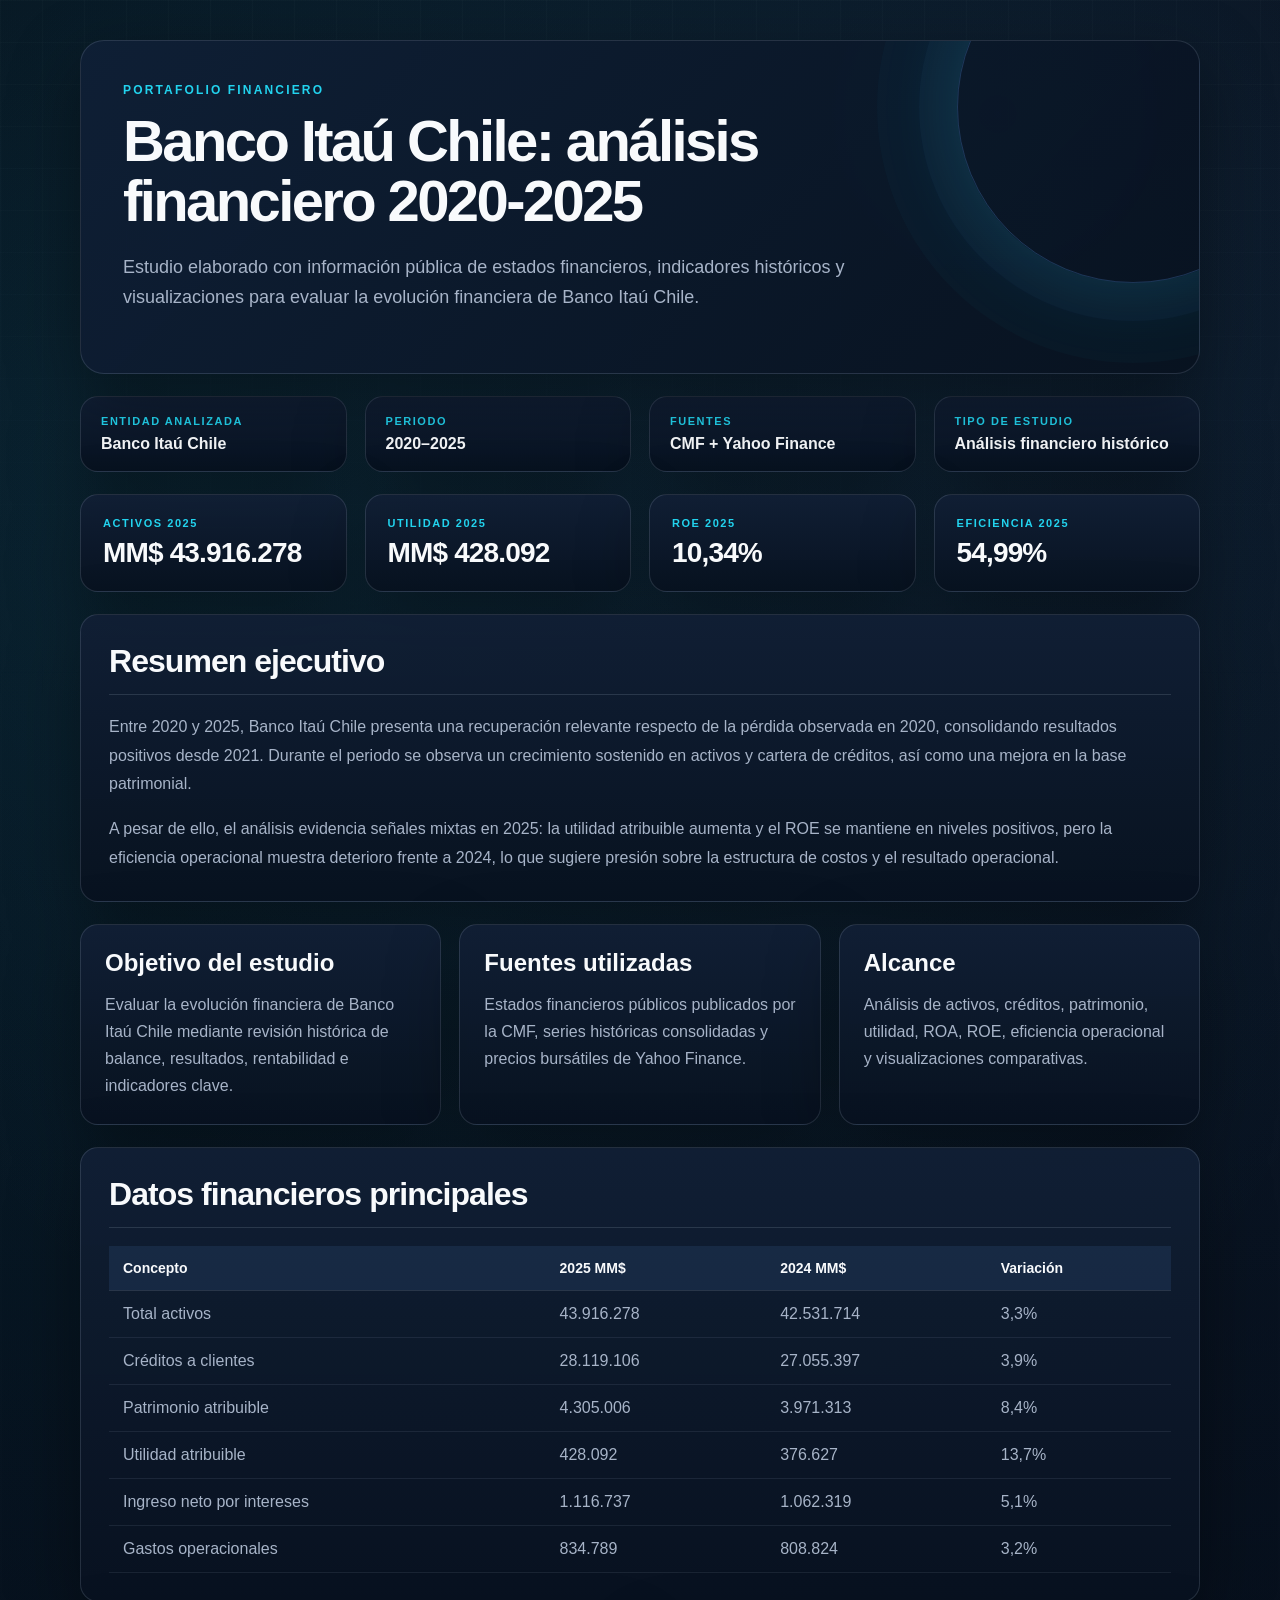
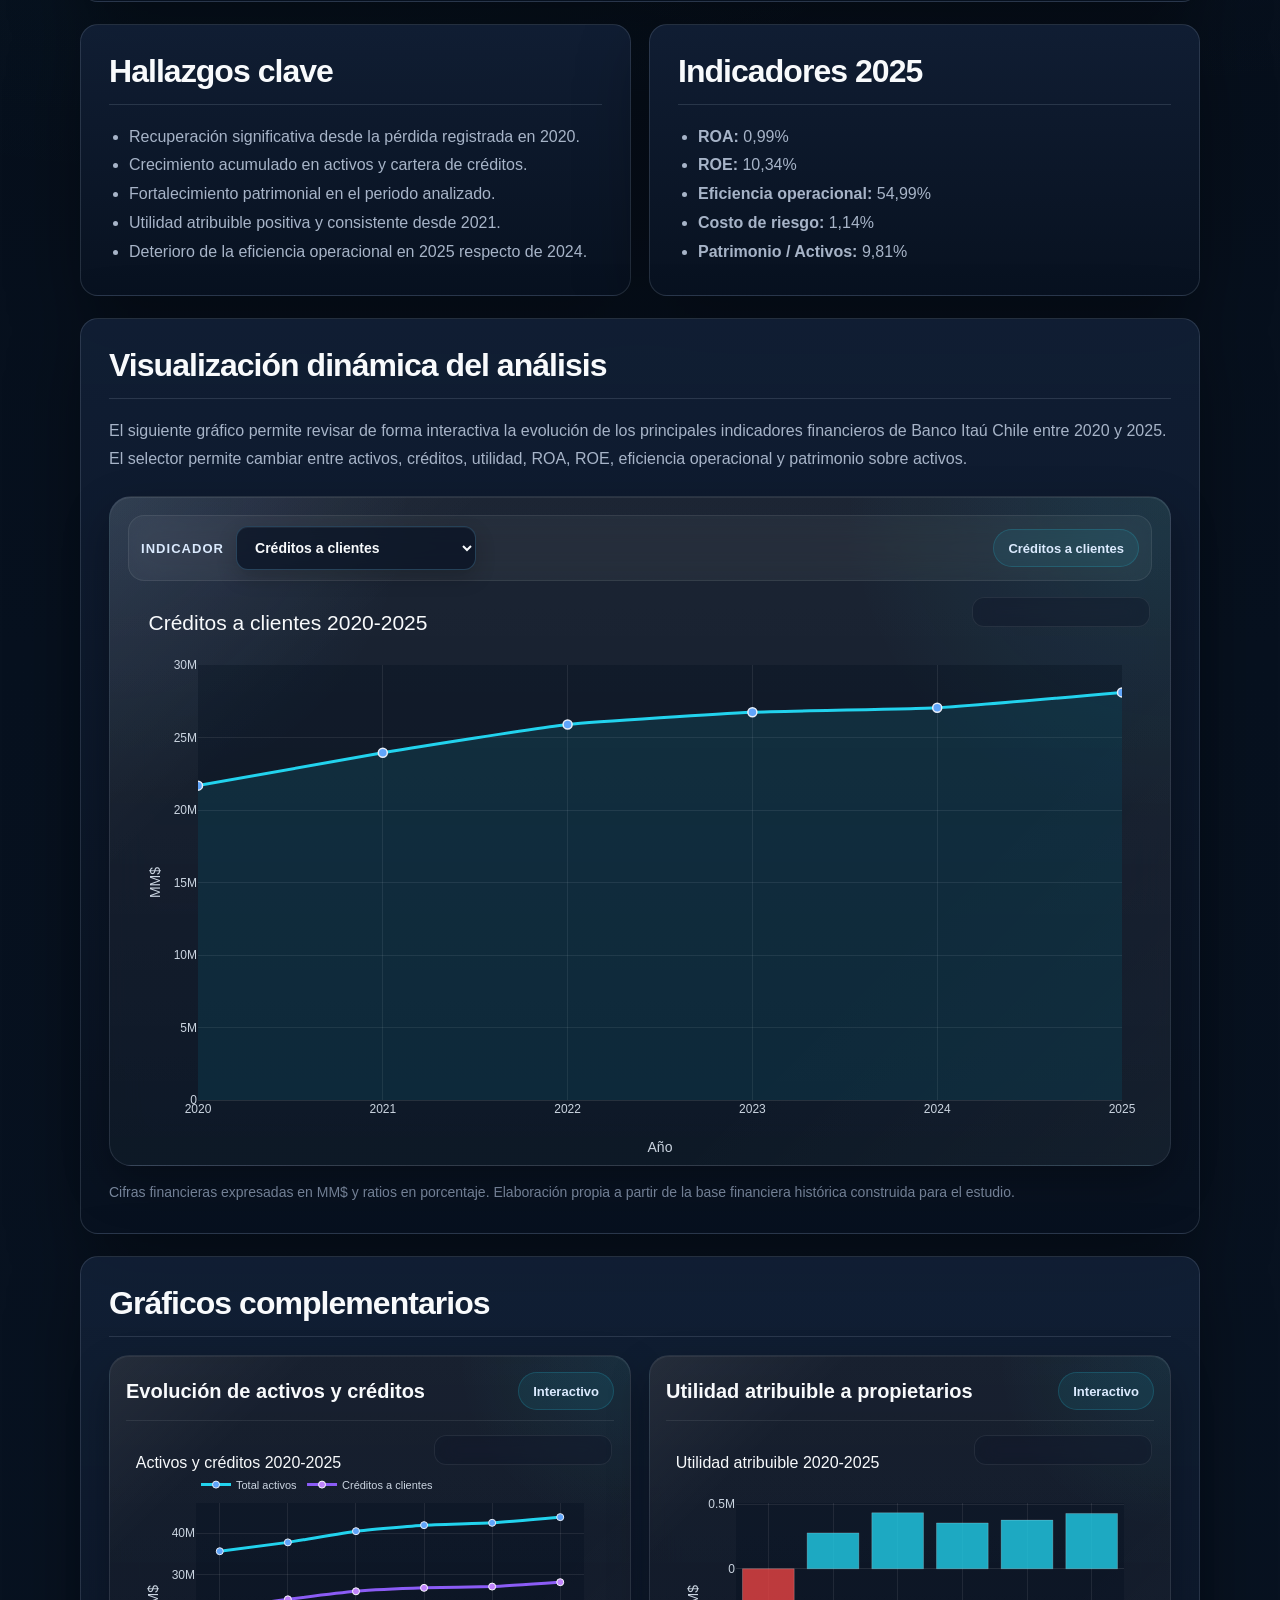
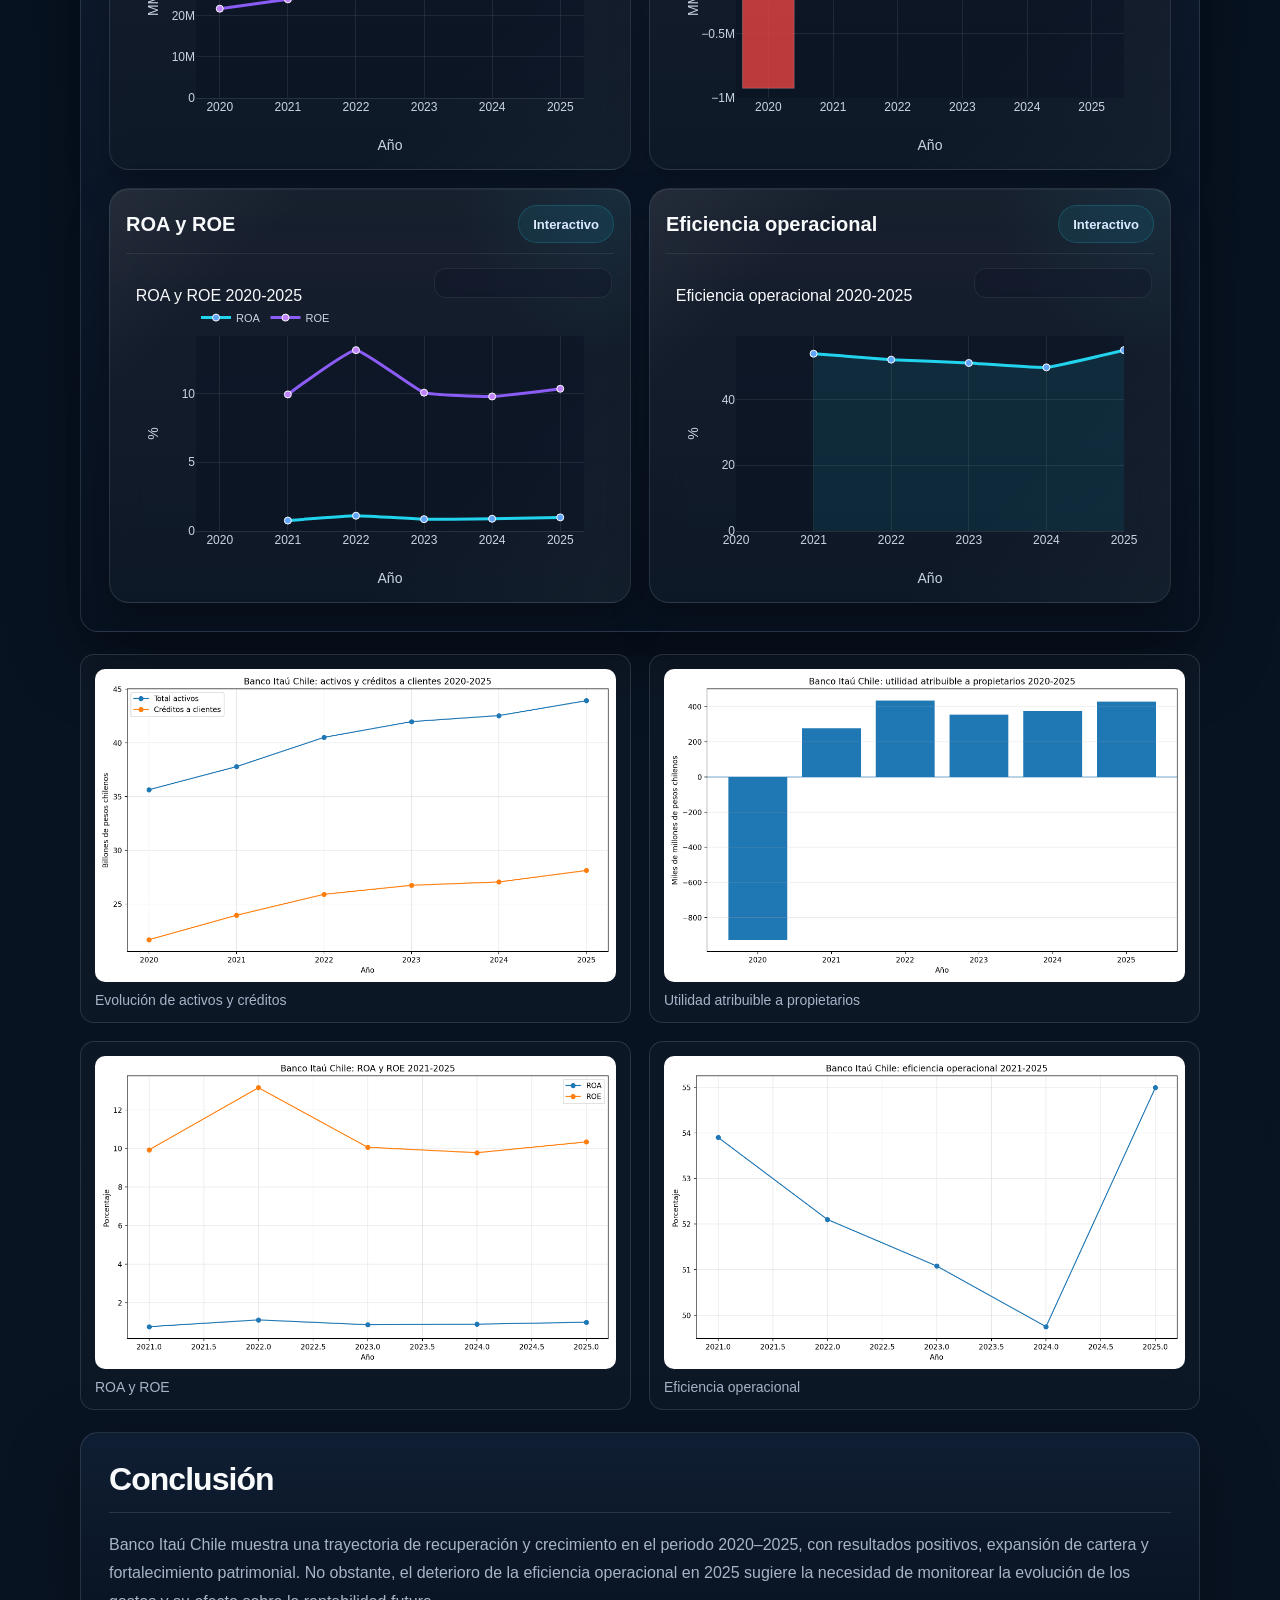
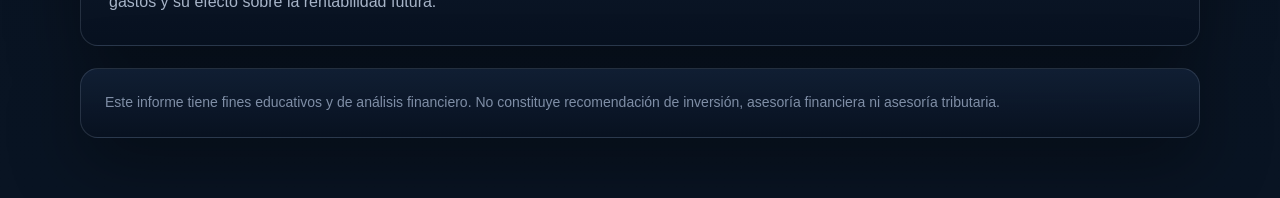
==== commit ab8e140c: "Actualizar 2026-analisis-financiero-banco-itau-chile.html Corrijo script de gráficos dinámicos" ====
--- a/estudios/2026-analisis-financiero-banco-itau-chile.html
+++ b/estudios/2026-analisis-financiero-banco-itau-chile.html
@@ -400,18 +400,13 @@
     }
   };
 
-  function axisConfig(unit) {
-    if (unit === "%") {
-      return {
-        title: unit,
-        rangemode: "tozero",
-        gridcolor: "rgba(255,255,255,0.08)",
-        zerolinecolor: "rgba(255,255,255,0.10)",
-        tickfont: { color: "#cbd5e1" },
-        titlefont: { color: "#cbd5e1" }
-      };
-    }
-
+  const commonConfig = {
+    responsive: true,
+    displaylogo: false,
+    modeBarButtonsToRemove: ["select2d", "lasso2d", "autoScale2d"]
+  };
+
+  function baseAxis(unit) {
     return {
       title: unit,
       rangemode: "tozero",
@@ -422,7 +417,53 @@
     };
   }
 
-  function buildTrace(metricKey) {
+  function baseLayout(title, yTitle, titleSize = 20) {
+    return {
+      title: {
+        text: title,
+        font: { color: "#f8fafc", size: titleSize },
+        x: 0.02,
+        xanchor: "left"
+      },
+      paper_bgcolor: "rgba(0,0,0,0)",
+      plot_bgcolor: "rgba(5, 15, 30, 0.32)",
+      font: {
+        color: "#cbd5e1",
+        family: "Arial, Helvetica, sans-serif"
+      },
+      margin: {
+        l: 70,
+        r: 30,
+        t: 70,
+        b: 55
+      },
+      xaxis: {
+        title: "Año",
+        type: "category",
+        gridcolor: "rgba(255,255,255,0.08)",
+        zerolinecolor: "rgba(255,255,255,0.10)",
+        tickfont: { color: "#cbd5e1" },
+        titlefont: { color: "#cbd5e1" }
+      },
+      yaxis: baseAxis(yTitle),
+      hovermode: "x unified",
+      hoverlabel: {
+        bgcolor: "rgba(15, 23, 42, 0.92)",
+        bordercolor: "rgba(34, 211, 238, 0.35)",
+        font: { color: "#f8fafc" }
+      },
+      legend: {
+        orientation: "h",
+        yanchor: "bottom",
+        y: 1.02,
+        xanchor: "left",
+        x: 0,
+        font: { color: "#cbd5e1", size: 11 }
+      }
+    };
+  }
+
+  function buildMainTrace(metricKey) {
     const metric = metrics[metricKey];
 
     return {
@@ -440,10 +481,7 @@
       marker: {
         size: 9,
         color: "#60a5fa",
-        line: {
-          width: 1.5,
-          color: "#e8eef8"
-        }
+        line: { width: 1.5, color: "#e8eef8" }
       },
       fill: "tozeroy",
       fillcolor: "rgba(34, 211, 238, 0.10)",
@@ -452,65 +490,14 @@
     };
   }
 
-  function renderChart(metricKey) {
+  function renderMainChart(metricKey) {
     const metric = metrics[metricKey];
-
-    const layout = {
-      title: {
-        text: metric.title,
-        font: {
-          color: "#f8fafc",
-          size: 21
-        },
-        x: 0.02,
-        xanchor: "left"
-      },
-      paper_bgcolor: "rgba(0,0,0,0)",
-      plot_bgcolor: "rgba(5, 15, 30, 0.32)",
-      font: {
-        color: "#cbd5e1",
-        family: "Arial, Helvetica, sans-serif"
-      },
-      margin: {
-        l: 72,
-        r: 32,
-        t: 70,
-        b: 60
-      },
-      xaxis: {
-        title: "Año",
-        type: "category",
-        gridcolor: "rgba(255,255,255,0.08)",
-        zerolinecolor: "rgba(255,255,255,0.10)",
-        tickfont: { color: "#cbd5e1" },
-        titlefont: { color: "#cbd5e1" }
-      },
-      yaxis: axisConfig(metric.yaxis),
-      hovermode: "x unified",
-      hoverlabel: {
-        bgcolor: "rgba(15, 23, 42, 0.92)",
-        bordercolor: "rgba(34, 211, 238, 0.35)",
-        font: {
-          color: "#f8fafc"
-        }
-      }
-    };
-
-    const config = {
-      responsive: true,
-      displaylogo: false,
-      modeBarButtonsToRemove: [
-        "select2d",
-        "lasso2d",
-        "autoScale2d"
-      ]
-    };
 
     Plotly.newPlot(
       "itau-dynamic-chart",
-      [buildTrace(metricKey)],
-      layout,
-      config
+      [buildMainTrace(metricKey)],
+      baseLayout(metric.title, metric.yaxis, 21),
+      commonConfig
     );
 
     const pill = document.getElementById("chart-title-pill");
@@ -519,247 +506,121 @@
     }
   }
 
+  function renderComplementaryCharts() {
+    if (document.getElementById("chart-activos-creditos")) {
+      Plotly.newPlot(
+        "chart-activos-creditos",
+        [
+          {
+            x: years,
+            y: itauRows.map(row => row.activos),
+            type: "scatter",
+            mode: "lines+markers",
+            name: "Total activos",
+            line: { width: 3, color: "#22d3ee", shape: "spline", smoothing: 0.4 },
+            marker: { size: 7, color: "#60a5fa", line: { width: 1, color: "#e8eef8" } },
+            hovertemplate: "Año: %{x}<br>Total activos: %{y:,.0f} MM$<extra></extra>"
+          },
+          {
+            x: years,
+            y: itauRows.map(row => row.creditos),
+            type: "scatter",
+            mode: "lines+markers",
+            name: "Créditos a clientes",
+            line: { width: 3, color: "#8b5cf6", shape: "spline", smoothing: 0.4 },
+            marker: { size: 7, color: "#c084fc", line: { width: 1, color: "#f8fafc" } },
+            hovertemplate: "Año: %{x}<br>Créditos: %{y:,.0f} MM$<extra></extra>"
+          }
+        ],
+        baseLayout("Activos y créditos 2020-2025", "MM$", 16),
+        commonConfig
+      );
+    }
+
+    if (document.getElementById("chart-utilidad")) {
+      Plotly.newPlot(
+        "chart-utilidad",
+        [
+          {
+            x: years,
+            y: itauRows.map(row => row.utilidad),
+            type: "bar",
+            name: "Utilidad atribuible",
+            marker: {
+              color: itauRows.map(row => row.utilidad < 0 ? "rgba(239,68,68,0.78)" : "rgba(34,211,238,0.78)"),
+              line: { color: "rgba(255,255,255,0.20)", width: 1 }
+            },
+            hovertemplate: "Año: %{x}<br>Utilidad: %{y:,.0f} MM$<extra></extra>"
+          }
+        ],
+        baseLayout("Utilidad atribuible 2020-2025", "MM$", 16),
+        commonConfig
+      );
+    }
+
+    if (document.getElementById("chart-roa-roe")) {
+      Plotly.newPlot(
+        "chart-roa-roe",
+        [
+          {
+            x: years,
+            y: itauRows.map(row => row.roa),
+            type: "scatter",
+            mode: "lines+markers",
+            name: "ROA",
+            line: { width: 3, color: "#22d3ee", shape: "spline", smoothing: 0.35 },
+            marker: { size: 7, color: "#60a5fa", line: { width: 1, color: "#f8fafc" } },
+            hovertemplate: "Año: %{x}<br>ROA: %{y:.2f}%<extra></extra>"
+          },
+          {
+            x: years,
+            y: itauRows.map(row => row.roe),
+            type: "scatter",
+            mode: "lines+markers",
+            name: "ROE",
+            line: { width: 3, color: "#8b5cf6", shape: "spline", smoothing: 0.35 },
+            marker: { size: 7, color: "#c084fc", line: { width: 1, color: "#f8fafc" } },
+            hovertemplate: "Año: %{x}<br>ROE: %{y:.2f}%<extra></extra>"
+          }
+        ],
+        baseLayout("ROA y ROE 2020-2025", "%", 16),
+        commonConfig
+      );
+    }
+
+    if (document.getElementById("chart-eficiencia")) {
+      Plotly.newPlot(
+        "chart-eficiencia",
+        [
+          {
+            x: years,
+            y: itauRows.map(row => row.eficiencia),
+            type: "scatter",
+            mode: "lines+markers",
+            name: "Eficiencia operacional",
+            line: { width: 3, color: "#22d3ee", shape: "spline", smoothing: 0.35 },
+            marker: { size: 7, color: "#60a5fa", line: { width: 1, color: "#f8fafc" } },
+            fill: "tozeroy",
+            fillcolor: "rgba(34, 211, 238, 0.10)",
+            hovertemplate: "Año: %{x}<br>Eficiencia: %{y:.2f}%<extra></extra>"
+          }
+        ],
+        baseLayout("Eficiencia operacional 2020-2025", "%", 16),
+        commonConfig
+      );
+    }
+  }
+
   const select = document.getElementById("metric-select");
 
-  select.addEventListener("change", function () {
-    renderChart(this.value);
-  });
-
-  renderChart("creditos");
-  <script>
-  function baseMiniLayout(title, yTitle) {
-    return {
-      title: {
-        text: title,
-        font: {
-          color: "#f8fafc",
-          size: 16
-        },
-        x: 0.02,
-        xanchor: "left"
-      },
-      paper_bgcolor: "rgba(0,0,0,0)",
-      plot_bgcolor: "rgba(5, 15, 30, 0.28)",
-      font: {
-        color: "#cbd5e1",
-        family: "Arial, Helvetica, sans-serif"
-      },
-      margin: {
-        l: 58,
-        r: 20,
-        t: 55,
-        b: 48
-      },
-      xaxis: {
-        title: "Año",
-        type: "category",
-        gridcolor: "rgba(255,255,255,0.08)",
-        zerolinecolor: "rgba(255,255,255,0.10)",
-        tickfont: { color: "#cbd5e1", size: 11 },
-        titlefont: { color: "#cbd5e1", size: 12 }
-      },
-      yaxis: {
-        title: yTitle,
-        rangemode: "tozero",
-        gridcolor: "rgba(255,255,255,0.08)",
-        zerolinecolor: "rgba(255,255,255,0.10)",
-        tickfont: { color: "#cbd5e1", size: 11 },
-        titlefont: { color: "#cbd5e1", size: 12 }
-      },
-      hovermode: "x unified",
-      hoverlabel: {
-        bgcolor: "rgba(15, 23, 42, 0.92)",
-        bordercolor: "rgba(34, 211, 238, 0.35)",
-        font: {
-          color: "#f8fafc"
-        }
-      },
-      legend: {
-        orientation: "h",
-        yanchor: "bottom",
-        y: 1.02,
-        xanchor: "left",
-        x: 0,
-        font: {
-          color: "#cbd5e1",
-          size: 11
-        }
-      }
-    };
+  if (select) {
+    select.addEventListener("change", function () {
+      renderMainChart(this.value);
+    });
   }
 
-  const miniConfig = {
-    responsive: true,
-    displaylogo: false,
-    modeBarButtonsToRemove: [
-      "select2d",
-      "lasso2d",
-      "autoScale2d"
-    ]
-  };
-
-  function renderComplementaryCharts() {
-    Plotly.newPlot(
-      "chart-activos-creditos",
-      [
-        {
-          x: years,
-          y: itauRows.map(row => row.activos),
-          type: "scatter",
-          mode: "lines+markers",
-          name: "Total activos",
-          line: {
-            width: 3,
-            color: "#22d3ee",
-            shape: "spline",
-            smoothing: 0.4
-          },
-          marker: {
-            size: 7,
-            color: "#60a5fa",
-            line: {
-              width: 1,
-              color: "#e8eef8"
-            }
-          },
-          hovertemplate: "Año: %{x}<br>Total activos: %{y:,.0f} MM$<extra></extra>"
-        },
-        {
-          x: years,
-          y: itauRows.map(row => row.creditos),
-          type: "scatter",
-          mode: "lines+markers",
-          name: "Créditos a clientes",
-          line: {
-            width: 3,
-            color: "#8b5cf6",
-            shape: "spline",
-            smoothing: 0.4
-          },
-          marker: {
-            size: 7,
-            color: "#c084fc",
-            line: {
-              width: 1,
-              color: "#f8fafc"
-            }
-          },
-          hovertemplate: "Año: %{x}<br>Créditos: %{y:,.0f} MM$<extra></extra>"
-        }
-      ],
-      baseMiniLayout("Activos y créditos 2020-2025", "MM$"),
-      miniConfig
-    );
-
-    Plotly.newPlot(
-      "chart-utilidad",
-      [
-        {
-          x: years,
-          y: itauRows.map(row => row.utilidad),
-          type: "bar",
-          name: "Utilidad atribuible",
-          marker: {
-            color: itauRows.map(row => row.utilidad < 0 ? "rgba(239,68,68,0.75)" : "rgba(34,211,238,0.75)"),
-            line: {
-              color: "rgba(255,255,255,0.20)",
-              width: 1
-            }
-          },
-          hovertemplate: "Año: %{x}<br>Utilidad: %{y:,.0f} MM$<extra></extra>"
-        }
-      ],
-      baseMiniLayout("Utilidad atribuible 2020-2025", "MM$"),
-      miniConfig
-    );
-
-    Plotly.newPlot(
-      "chart-roa-roe",
-      [
-        {
-          x: years,
-          y: itauRows.map(row => row.roa),
-          type: "scatter",
-          mode: "lines+markers",
-          name: "ROA",
-          line: {
-            width: 3,
-            color: "#22d3ee",
-            shape: "spline",
-            smoothing: 0.35
-          },
-          marker: {
-            size: 7,
-            color: "#60a5fa",
-            line: {
-              width: 1,
-              color: "#f8fafc"
-            }
-          },
-          hovertemplate: "Año: %{x}<br>ROA: %{y:.2f}%<extra></extra>"
-        },
-        {
-          x: years,
-          y: itauRows.map(row => row.roe),
-          type: "scatter",
-          mode: "lines+markers",
-          name: "ROE",
-          line: {
-            width: 3,
-            color: "#8b5cf6",
-            shape: "spline",
-            smoothing: 0.35
-          },
-          marker: {
-            size: 7,
-            color: "#c084fc",
-            line: {
-              width: 1,
-              color: "#f8fafc"
-            }
-          },
-          hovertemplate: "Año: %{x}<br>ROE: %{y:.2f}%<extra></extra>"
-        }
-      ],
-      baseMiniLayout("ROA y ROE 2020-2025", "%"),
-      miniConfig
-    );
-
-    Plotly.newPlot(
-      "chart-eficiencia",
-      [
-        {
-          x: years,
-          y: itauRows.map(row => row.eficiencia),
-          type: "scatter",
-          mode: "lines+markers",
-          name: "Eficiencia operacional",
-          line: {
-            width: 3,
-            color: "#22d3ee",
-            shape: "spline",
-            smoothing: 0.35
-          },
-          marker: {
-            size: 7,
-            color: "#60a5fa",
-            line: {
-              width: 1,
-              color: "#f8fafc"
-            }
-          },
-          fill: "tozeroy",
-          fillcolor: "rgba(34, 211, 238, 0.10)",
-          hovertemplate: "Año: %{x}<br>Eficiencia: %{y:.2f}%<extra></extra>"
-        }
-      ],
-      baseMiniLayout("Eficiencia operacional 2020-2025", "%"),
-      miniConfig
-    );
-  }
-
+  renderMainChart("creditos");
   renderComplementaryCharts();
-</script>
 </script>
 </body>
 </html>
--- a/report.css
+++ b/report.css
@@ -523,3 +523,72 @@
     height: 460px;
   }
 }
+.dynamic-grid-2 {
+  display: grid;
+  grid-template-columns: repeat(2, 1fr);
+  gap: 18px;
+}
+
+.mini-dynamic-card {
+  padding: 16px;
+  border: 1px solid rgba(148, 163, 184, 0.18);
+  border-radius: 20px;
+  background:
+    linear-gradient(180deg, rgba(255,255,255,0.06), rgba(255,255,255,0.03)),
+    radial-gradient(circle at top right, rgba(34, 211, 238, 0.08), transparent 26%),
+    linear-gradient(180deg, rgba(10, 18, 32, 0.86), rgba(6, 17, 31, 0.90));
+  backdrop-filter: blur(18px) saturate(130%);
+  -webkit-backdrop-filter: blur(18px) saturate(130%);
+  box-shadow:
+    inset 0 1px 0 rgba(255,255,255,0.06),
+    0 18px 40px rgba(0, 0, 0, 0.28);
+}
+
+.mini-card-head {
+  display: flex;
+  justify-content: space-between;
+  align-items: center;
+  gap: 14px;
+  margin-bottom: 12px;
+  padding-bottom: 10px;
+  border-bottom: 1px solid rgba(255,255,255,0.08);
+}
+
+.mini-card-head h3 {
+  margin: 0;
+  color: #f8fafc;
+  font-size: 20px;
+  line-height: 1.2;
+}
+
+.mini-chart-wrap {
+  width: 100%;
+}
+
+#chart-activos-creditos,
+#chart-utilidad,
+#chart-roa-roe,
+#chart-eficiencia {
+  width: 100%;
+  height: 320px;
+}
+
+@media (max-width: 980px) {
+  .dynamic-grid-2 {
+    grid-template-columns: 1fr;
+  }
+}
+
+@media (max-width: 760px) {
+  #chart-activos-creditos,
+  #chart-utilidad,
+  #chart-roa-roe,
+  #chart-eficiencia {
+    height: 280px;
+  }
+
+  .mini-card-head {
+    align-items: flex-start;
+    flex-direction: column;
+  }
+}
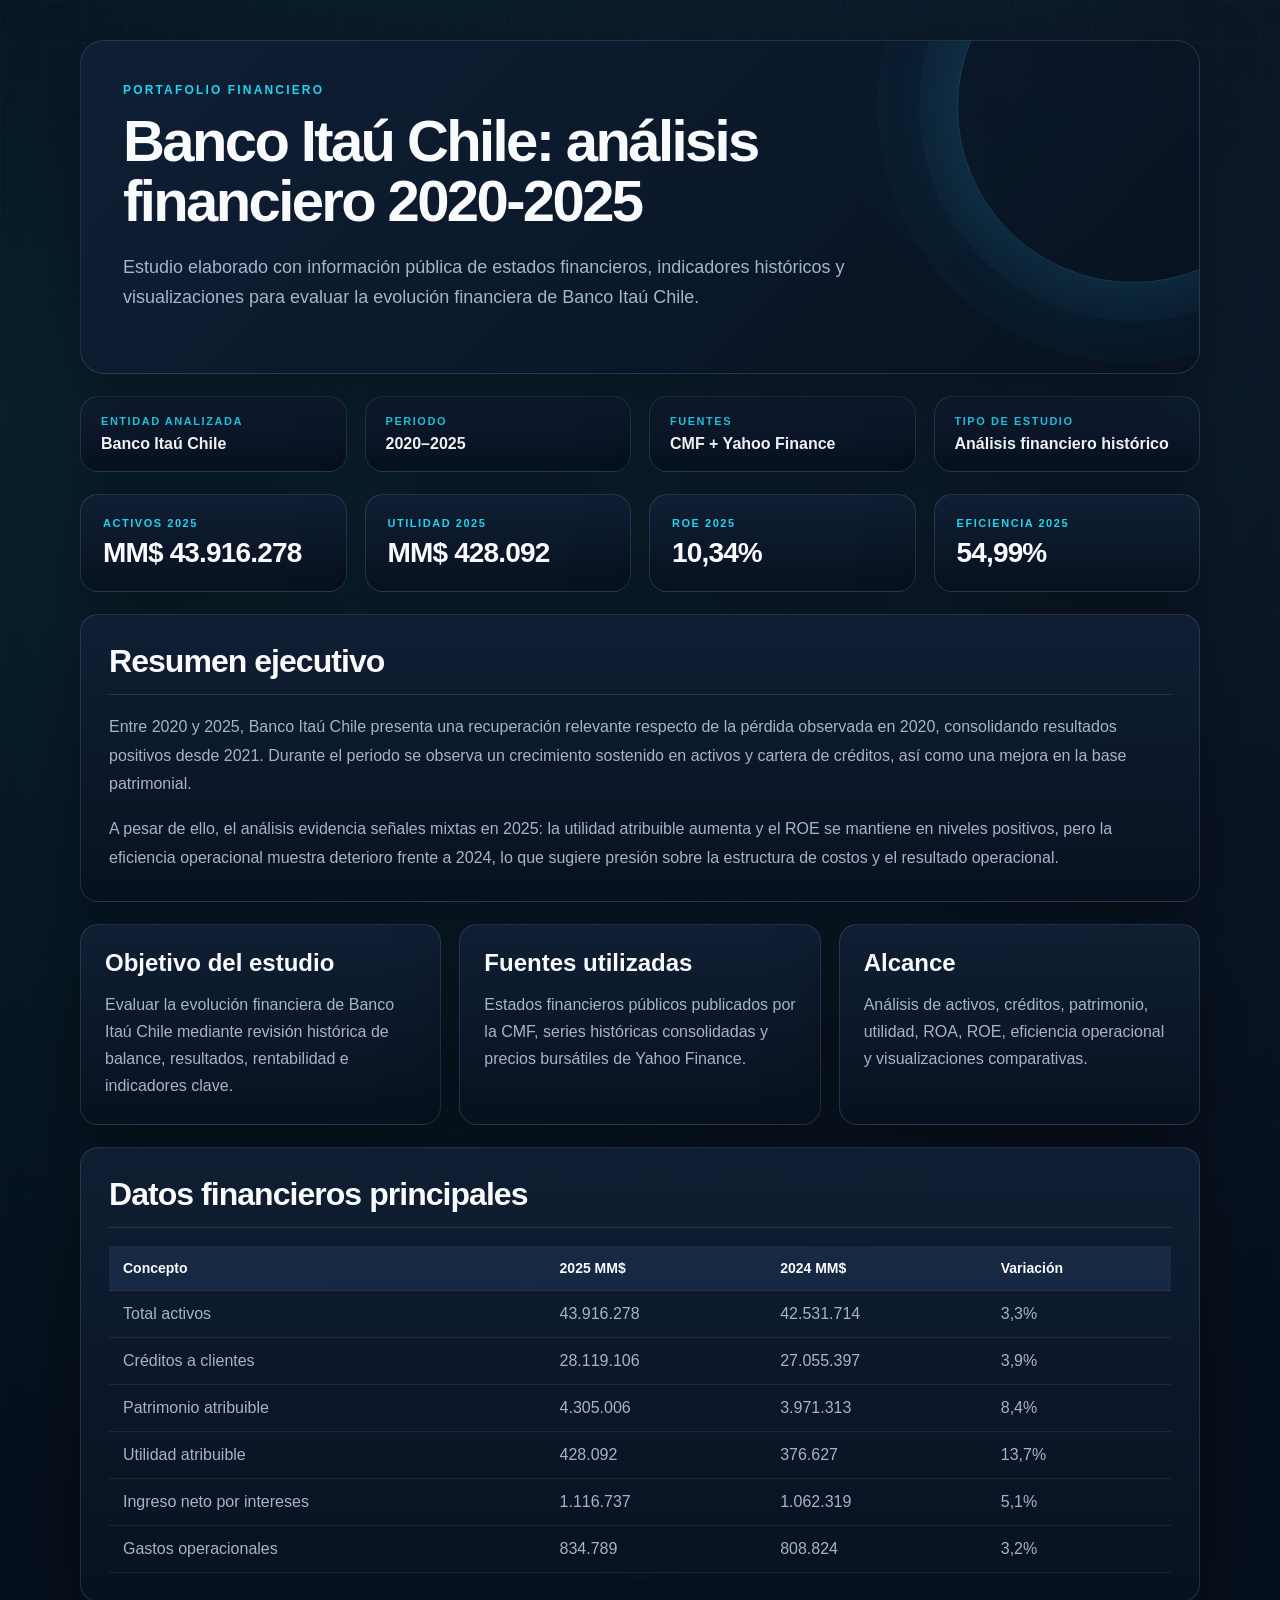
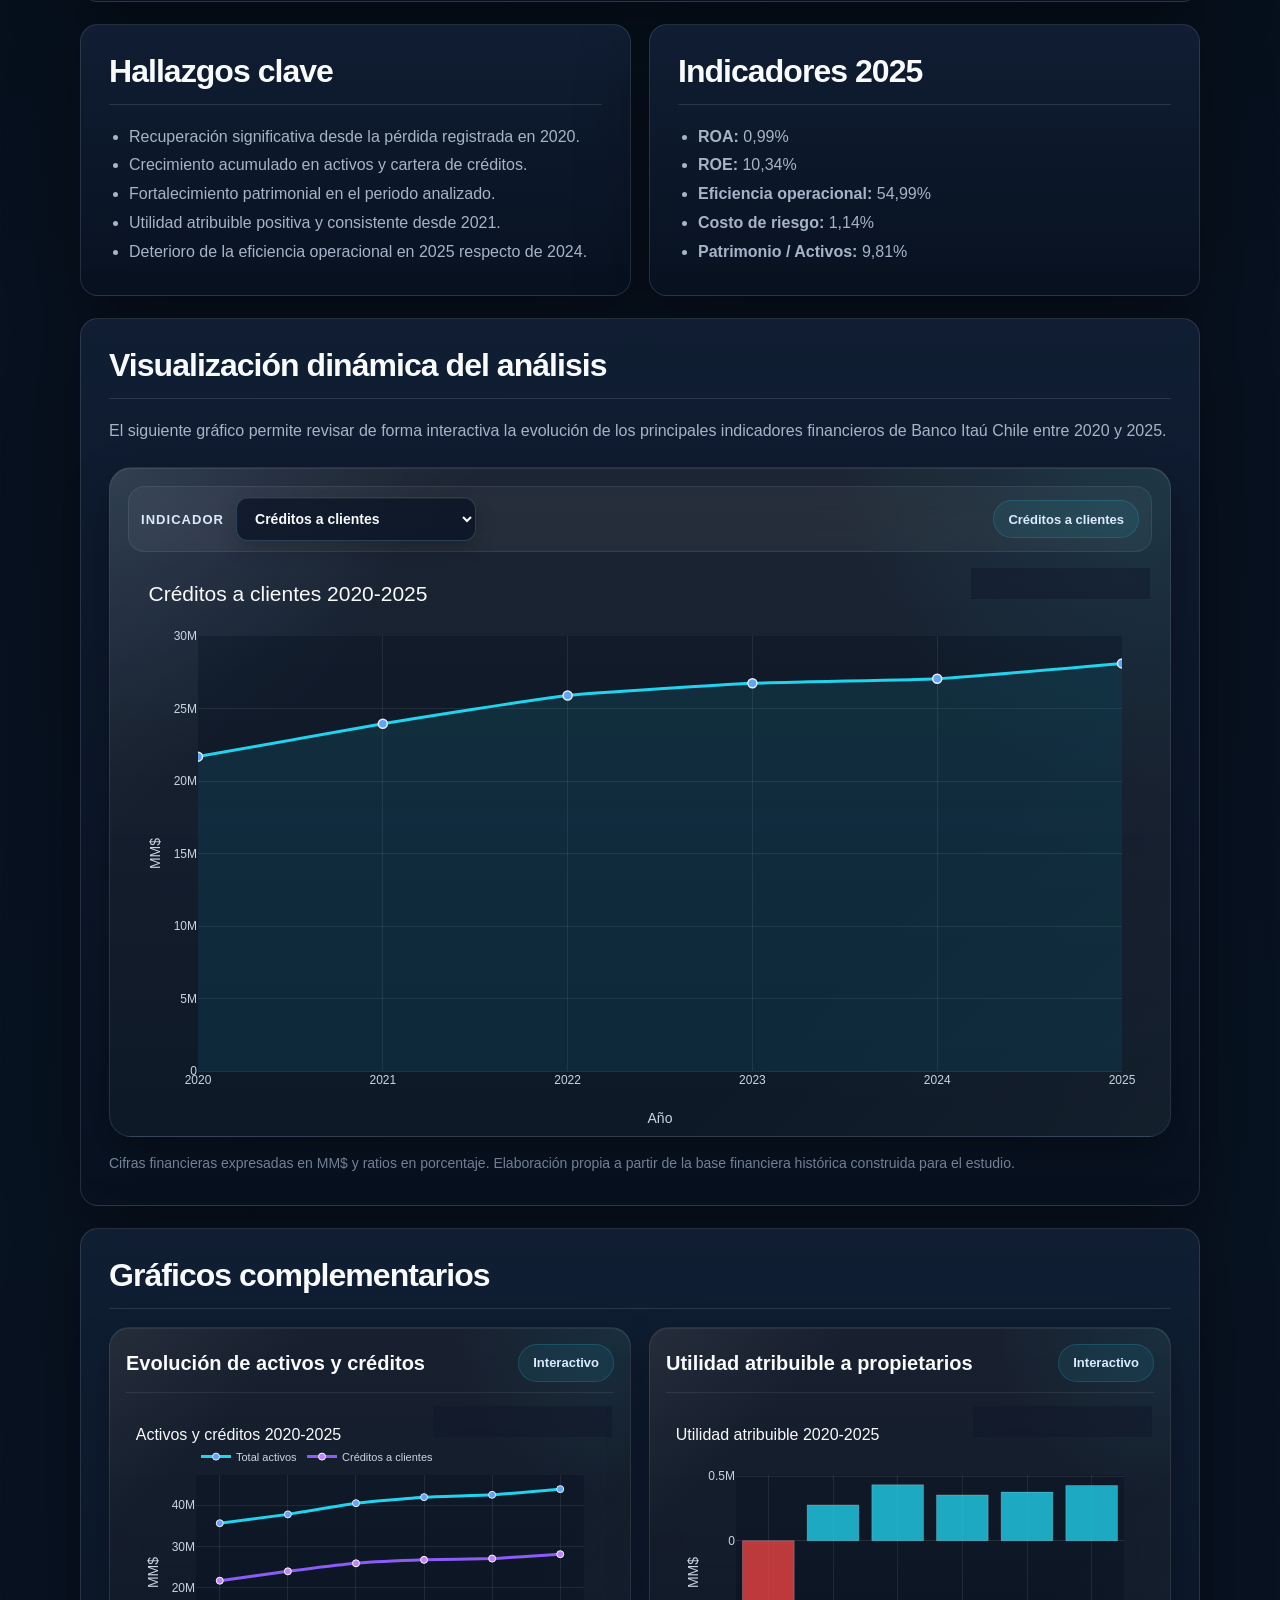
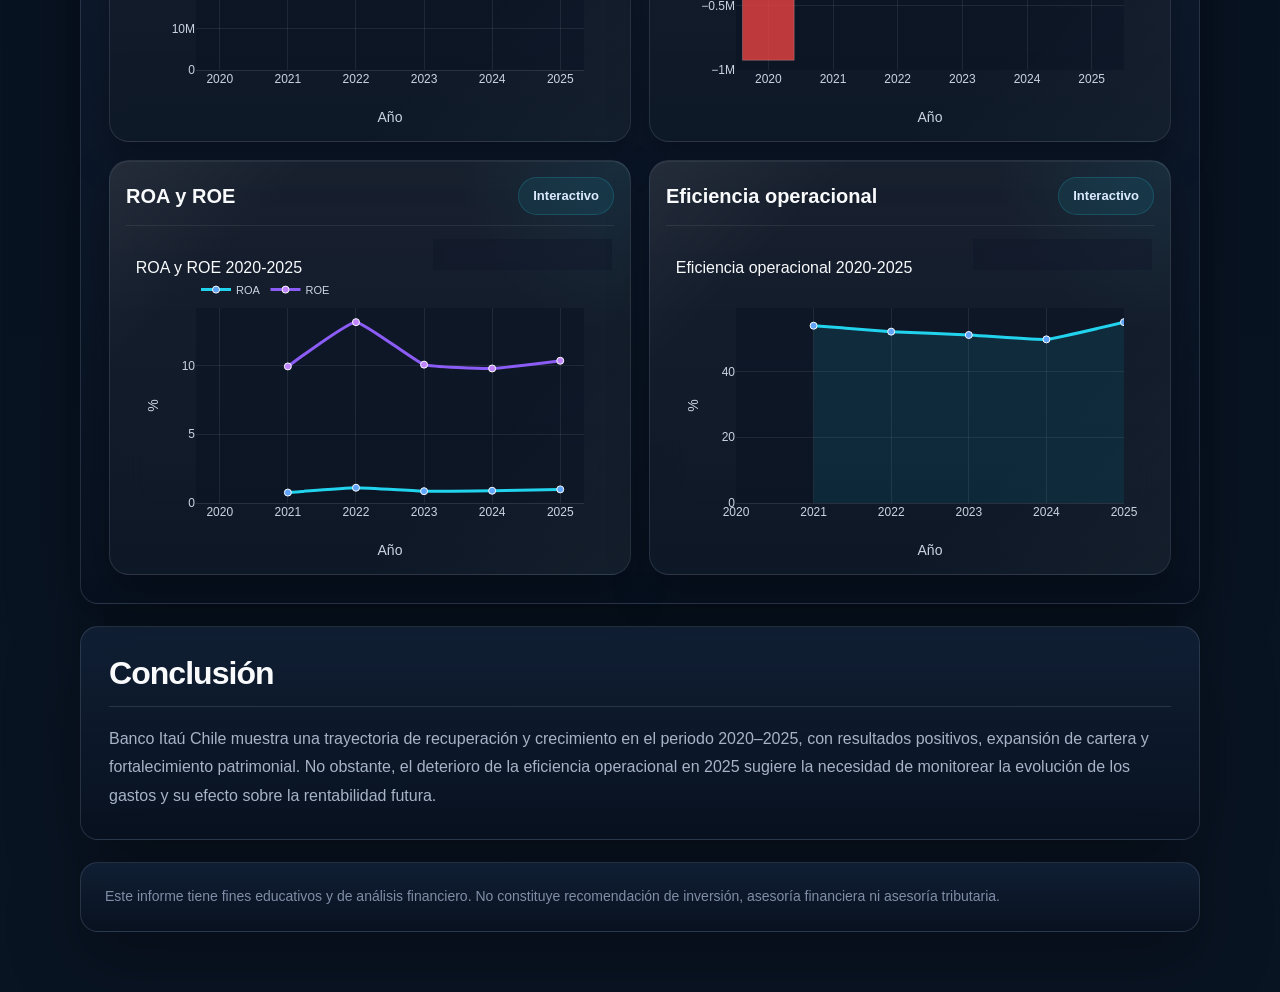
==== commit 0587dc51: "Actualizar 2026-analisis-financiero-banco-itau-chile.html Limpio secciones duplicadas y corrijo gráf" ====
--- a/estudios/2026-analisis-financiero-banco-itau-chile.html
+++ b/estudios/2026-analisis-financiero-banco-itau-chile.html
@@ -202,43 +202,43 @@
   <div class="section-head">
     <h2>Visualización dinámica del análisis</h2>
   </div>
+
   <div class="section-body">
     <p>
       El siguiente gráfico permite revisar de forma interactiva la evolución de
       los principales indicadores financieros de Banco Itaú Chile entre 2020 y 2025.
-      El selector permite cambiar entre activos, créditos, utilidad, ROA, ROE,
-      eficiencia operacional y patrimonio sobre activos.
     </p>
 
     <div class="dynamic-chart-panel liquid-glass-panel">
-  <div class="chart-toolbar">
-    <div class="chart-toolbar-left">
-      <label for="metric-select" class="chart-label">Indicador</label>
-      <select id="metric-select" class="glass-select">
-        <option value="activos">Total activos</option>
-        <option value="creditos" selected>Créditos a clientes</option>
-        <option value="utilidad">Utilidad atribuible</option>
-        <option value="roa">ROA</option>
-        <option value="roe">ROE</option>
-        <option value="eficiencia">Eficiencia operacional</option>
-        <option value="patrimonio_activos">Patrimonio / activos</option>
-      </select>
+      <div class="chart-toolbar">
+        <div class="chart-toolbar-left">
+          <label for="metric-select" class="chart-label">Indicador</label>
+          <select id="metric-select" class="glass-select">
+            <option value="activos">Total activos</option>
+            <option value="creditos" selected>Créditos a clientes</option>
+            <option value="utilidad">Utilidad atribuible</option>
+            <option value="roa">ROA</option>
+            <option value="roe">ROE</option>
+            <option value="eficiencia">Eficiencia operacional</option>
+            <option value="patrimonio_activos">Patrimonio / activos</option>
+          </select>
+        </div>
+
+        <div class="chart-toolbar-right">
+          <span id="chart-title-pill" class="chart-pill">Créditos a clientes</span>
+        </div>
+      </div>
+
+      <div id="itau-dynamic-chart"></div>
     </div>
 
-    <div class="chart-toolbar-right">
-      <span id="chart-title-pill" class="chart-pill">Créditos a clientes</span>
-    </div>
-  </div>
-
-  <div id="itau-dynamic-chart"></div>
-</div>
-    
     <p class="chart-note">
       Cifras financieras expresadas en MM$ y ratios en porcentaje. Elaboración propia
       a partir de la base financiera histórica construida para el estudio.
     </p>
   </div>
 </section>
+
 <section class="report-section">
   <div class="section-head">
     <h2>Gráficos complementarios</h2>
@@ -287,8 +287,8 @@
       </article>
     </div>
   </div>
-</section>      </div>
-      <div class="section-body image-grid">
+</section>
+<!--      <div class="section-body image-grid">
         <figure class="chart-card">
           <img src="../graficos/itau_activos_creditos_2020_2025.png" alt="Evolución de activos y créditos">
           <figcaption>Evolución de activos y créditos</figcaption>
@@ -306,6 +306,7 @@
           <figcaption>Eficiencia operacional</figcaption>
         </figure>
       </div>
+  -->
   <!--/*    <div class="section-actions">
         <a class="report-button" href="../graficos/itau_chile_2020_2025_grafico_dinamico.html">
           Ver gráfico dinámico
@@ -336,7 +337,7 @@
     </footer>
 
   </main>
- <script>
+<script>
   const itauRows = [
     { anio: 2020, activos: 35638632, creditos: 21685269, utilidad: -925479, roa: null, roe: null, eficiencia: null, patrimonio_activos: 6.70 },
     { anio: 2021, activos: 37784282, creditos: 23955972, utilidad: 277806, roa: 0.76, roe: 9.93, eficiencia: 53.90, patrimonio_activos: 8.87 },
@@ -465,7 +466,6 @@
 
   function buildMainTrace(metricKey) {
     const metric = metrics[metricKey];
-
     return {
       x: years,
       y: metric.y,
@@ -492,7 +492,6 @@
 
   function renderMainChart(metricKey) {
     const metric = metrics[metricKey];
-
     Plotly.newPlot(
       "itau-dynamic-chart",
       [buildMainTrace(metricKey)],
@@ -501,126 +500,117 @@
     );
 
     const pill = document.getElementById("chart-title-pill");
-    if (pill) {
-      pill.textContent = metric.label;
-    }
+    if (pill) pill.textContent = metric.label;
   }
 
   function renderComplementaryCharts() {
-    if (document.getElementById("chart-activos-creditos")) {
-      Plotly.newPlot(
-        "chart-activos-creditos",
-        [
-          {
-            x: years,
-            y: itauRows.map(row => row.activos),
-            type: "scatter",
-            mode: "lines+markers",
-            name: "Total activos",
-            line: { width: 3, color: "#22d3ee", shape: "spline", smoothing: 0.4 },
-            marker: { size: 7, color: "#60a5fa", line: { width: 1, color: "#e8eef8" } },
-            hovertemplate: "Año: %{x}<br>Total activos: %{y:,.0f} MM$<extra></extra>"
+    Plotly.newPlot(
+      "chart-activos-creditos",
+      [
+        {
+          x: years,
+          y: itauRows.map(row => row.activos),
+          type: "scatter",
+          mode: "lines+markers",
+          name: "Total activos",
+          line: { width: 3, color: "#22d3ee", shape: "spline", smoothing: 0.4 },
+          marker: { size: 7, color: "#60a5fa", line: { width: 1, color: "#e8eef8" } },
+          hovertemplate: "Año: %{x}<br>Total activos: %{y:,.0f} MM$<extra></extra>"
+        },
+        {
+          x: years,
+          y: itauRows.map(row => row.creditos),
+          type: "scatter",
+          mode: "lines+markers",
+          name: "Créditos a clientes",
+          line: { width: 3, color: "#8b5cf6", shape: "spline", smoothing: 0.4 },
+          marker: { size: 7, color: "#c084fc", line: { width: 1, color: "#f8fafc" } },
+          hovertemplate: "Año: %{x}<br>Créditos: %{y:,.0f} MM$<extra></extra>"
+        }
+      ],
+      baseLayout("Activos y créditos 2020-2025", "MM$", 16),
+      commonConfig
+    );
+
+    Plotly.newPlot(
+      "chart-utilidad",
+      [
+        {
+          x: years,
+          y: itauRows.map(row => row.utilidad),
+          type: "bar",
+          name: "Utilidad atribuible",
+          marker: {
+            color: itauRows.map(row => row.utilidad < 0 ? "rgba(239,68,68,0.78)" : "rgba(34,211,238,0.78)"),
+            line: { color: "rgba(255,255,255,0.20)", width: 1 }
           },
-          {
-            x: years,
-            y: itauRows.map(row => row.creditos),
-            type: "scatter",
-            mode: "lines+markers",
-            name: "Créditos a clientes",
-            line: { width: 3, color: "#8b5cf6", shape: "spline", smoothing: 0.4 },
-            marker: { size: 7, color: "#c084fc", line: { width: 1, color: "#f8fafc" } },
-            hovertemplate: "Año: %{x}<br>Créditos: %{y:,.0f} MM$<extra></extra>"
-          }
-        ],
-        baseLayout("Activos y créditos 2020-2025", "MM$", 16),
-        commonConfig
-      );
-    }
-
-    if (document.getElementById("chart-utilidad")) {
-      Plotly.newPlot(
-        "chart-utilidad",
-        [
-          {
-            x: years,
-            y: itauRows.map(row => row.utilidad),
-            type: "bar",
-            name: "Utilidad atribuible",
-            marker: {
-              color: itauRows.map(row => row.utilidad < 0 ? "rgba(239,68,68,0.78)" : "rgba(34,211,238,0.78)"),
-              line: { color: "rgba(255,255,255,0.20)", width: 1 }
-            },
-            hovertemplate: "Año: %{x}<br>Utilidad: %{y:,.0f} MM$<extra></extra>"
-          }
-        ],
-        baseLayout("Utilidad atribuible 2020-2025", "MM$", 16),
-        commonConfig
-      );
-    }
-
-    if (document.getElementById("chart-roa-roe")) {
-      Plotly.newPlot(
-        "chart-roa-roe",
-        [
-          {
-            x: years,
-            y: itauRows.map(row => row.roa),
-            type: "scatter",
-            mode: "lines+markers",
-            name: "ROA",
-            line: { width: 3, color: "#22d3ee", shape: "spline", smoothing: 0.35 },
-            marker: { size: 7, color: "#60a5fa", line: { width: 1, color: "#f8fafc" } },
-            hovertemplate: "Año: %{x}<br>ROA: %{y:.2f}%<extra></extra>"
-          },
-          {
-            x: years,
-            y: itauRows.map(row => row.roe),
-            type: "scatter",
-            mode: "lines+markers",
-            name: "ROE",
-            line: { width: 3, color: "#8b5cf6", shape: "spline", smoothing: 0.35 },
-            marker: { size: 7, color: "#c084fc", line: { width: 1, color: "#f8fafc" } },
-            hovertemplate: "Año: %{x}<br>ROE: %{y:.2f}%<extra></extra>"
-          }
-        ],
-        baseLayout("ROA y ROE 2020-2025", "%", 16),
-        commonConfig
-      );
-    }
-
-    if (document.getElementById("chart-eficiencia")) {
-      Plotly.newPlot(
-        "chart-eficiencia",
-        [
-          {
-            x: years,
-            y: itauRows.map(row => row.eficiencia),
-            type: "scatter",
-            mode: "lines+markers",
-            name: "Eficiencia operacional",
-            line: { width: 3, color: "#22d3ee", shape: "spline", smoothing: 0.35 },
-            marker: { size: 7, color: "#60a5fa", line: { width: 1, color: "#f8fafc" } },
-            fill: "tozeroy",
-            fillcolor: "rgba(34, 211, 238, 0.10)",
-            hovertemplate: "Año: %{x}<br>Eficiencia: %{y:.2f}%<extra></extra>"
-          }
-        ],
-        baseLayout("Eficiencia operacional 2020-2025", "%", 16),
-        commonConfig
-      );
-    }
+          hovertemplate: "Año: %{x}<br>Utilidad: %{y:,.0f} MM$<extra></extra>"
+        }
+      ],
+      baseLayout("Utilidad atribuible 2020-2025", "MM$", 16),
+      commonConfig
+    );
+
+    Plotly.newPlot(
+      "chart-roa-roe",
+      [
+        {
+          x: years,
+          y: itauRows.map(row => row.roa),
+          type: "scatter",
+          mode: "lines+markers",
+          name: "ROA",
+          line: { width: 3, color: "#22d3ee", shape: "spline", smoothing: 0.35 },
+          marker: { size: 7, color: "#60a5fa", line: { width: 1, color: "#f8fafc" } },
+          hovertemplate: "Año: %{x}<br>ROA: %{y:.2f}%<extra></extra>"
+        },
+        {
+          x: years,
+          y: itauRows.map(row => row.roe),
+          type: "scatter",
+          mode: "lines+markers",
+          name: "ROE",
+          line: { width: 3, color: "#8b5cf6", shape: "spline", smoothing: 0.35 },
+          marker: { size: 7, color: "#c084fc", line: { width: 1, color: "#f8fafc" } },
+          hovertemplate: "Año: %{x}<br>ROE: %{y:.2f}%<extra></extra>"
+        }
+      ],
+      baseLayout("ROA y ROE 2020-2025", "%", 16),
+      commonConfig
+    );
+
+    Plotly.newPlot(
+      "chart-eficiencia",
+      [
+        {
+          x: years,
+          y: itauRows.map(row => row.eficiencia),
+          type: "scatter",
+          mode: "lines+markers",
+          name: "Eficiencia operacional",
+          line: { width: 3, color: "#22d3ee", shape: "spline", smoothing: 0.35 },
+          marker: { size: 7, color: "#60a5fa", line: { width: 1, color: "#f8fafc" } },
+          fill: "tozeroy",
+          fillcolor: "rgba(34, 211, 238, 0.10)",
+          hovertemplate: "Año: %{x}<br>Eficiencia: %{y:.2f}%<extra></extra>"
+        }
+      ],
+      baseLayout("Eficiencia operacional 2020-2025", "%", 16),
+      commonConfig
+    );
   }
 
   const select = document.getElementById("metric-select");
-
   if (select) {
     select.addEventListener("change", function () {
       renderMainChart(this.value);
     });
   }
 
-  renderMainChart("creditos");
-  renderComplementaryCharts();
-</script>
+  document.addEventListener("DOMContentLoaded", function () {
+    renderMainChart("creditos");
+    renderComplementaryCharts();
+  });
+</script> 
 </body>
 </html>
